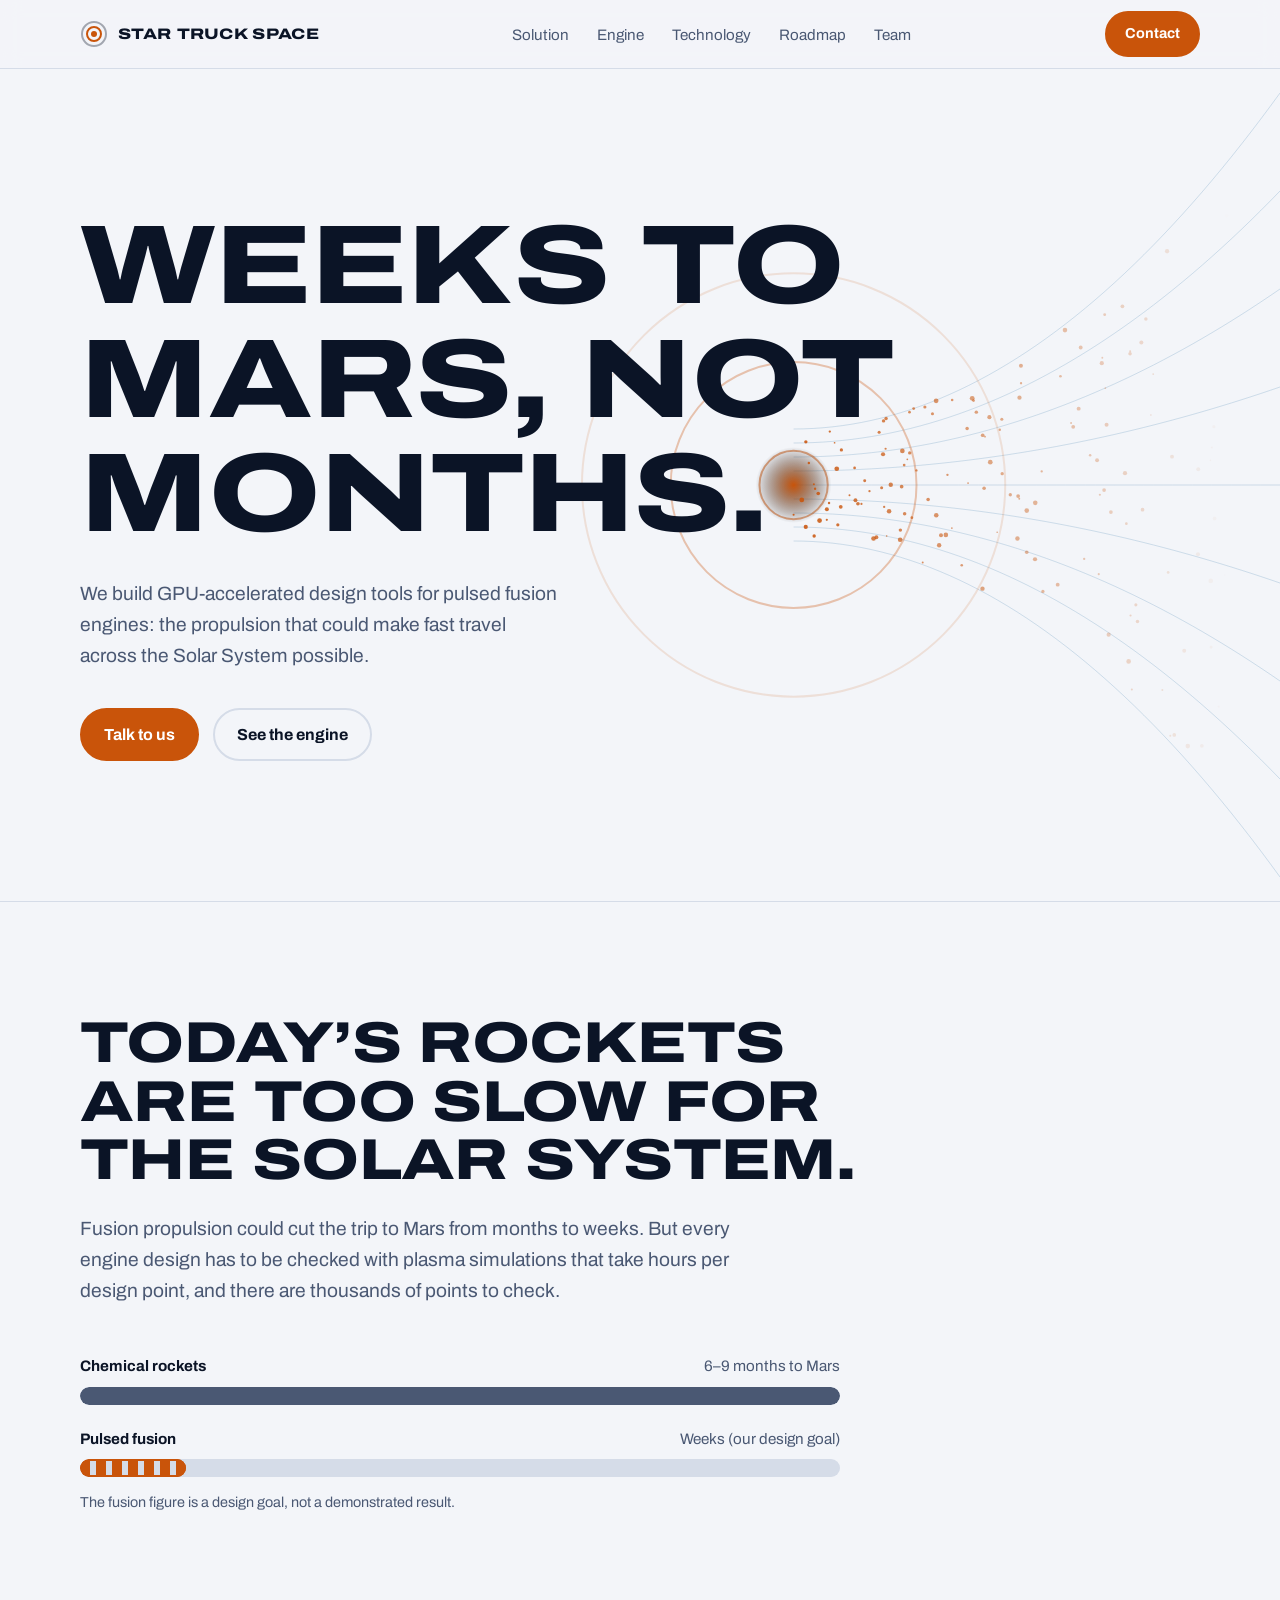
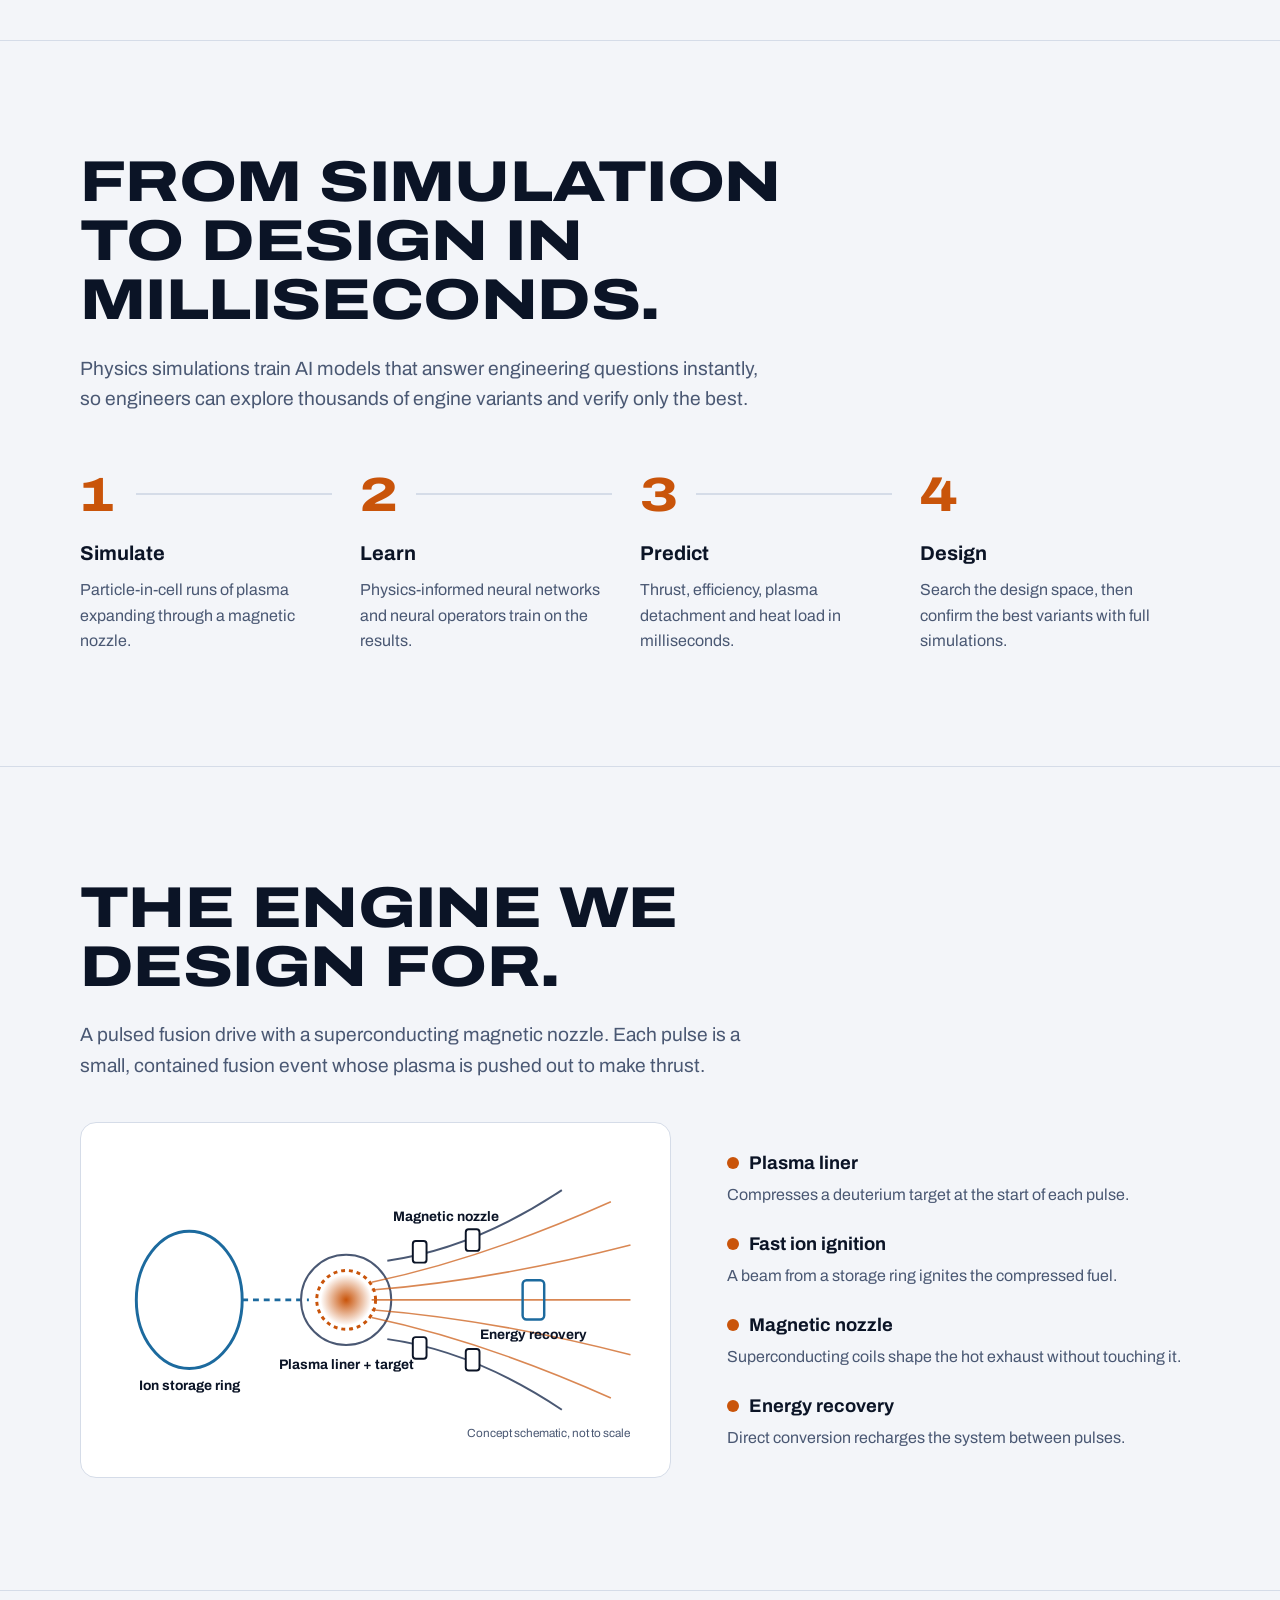
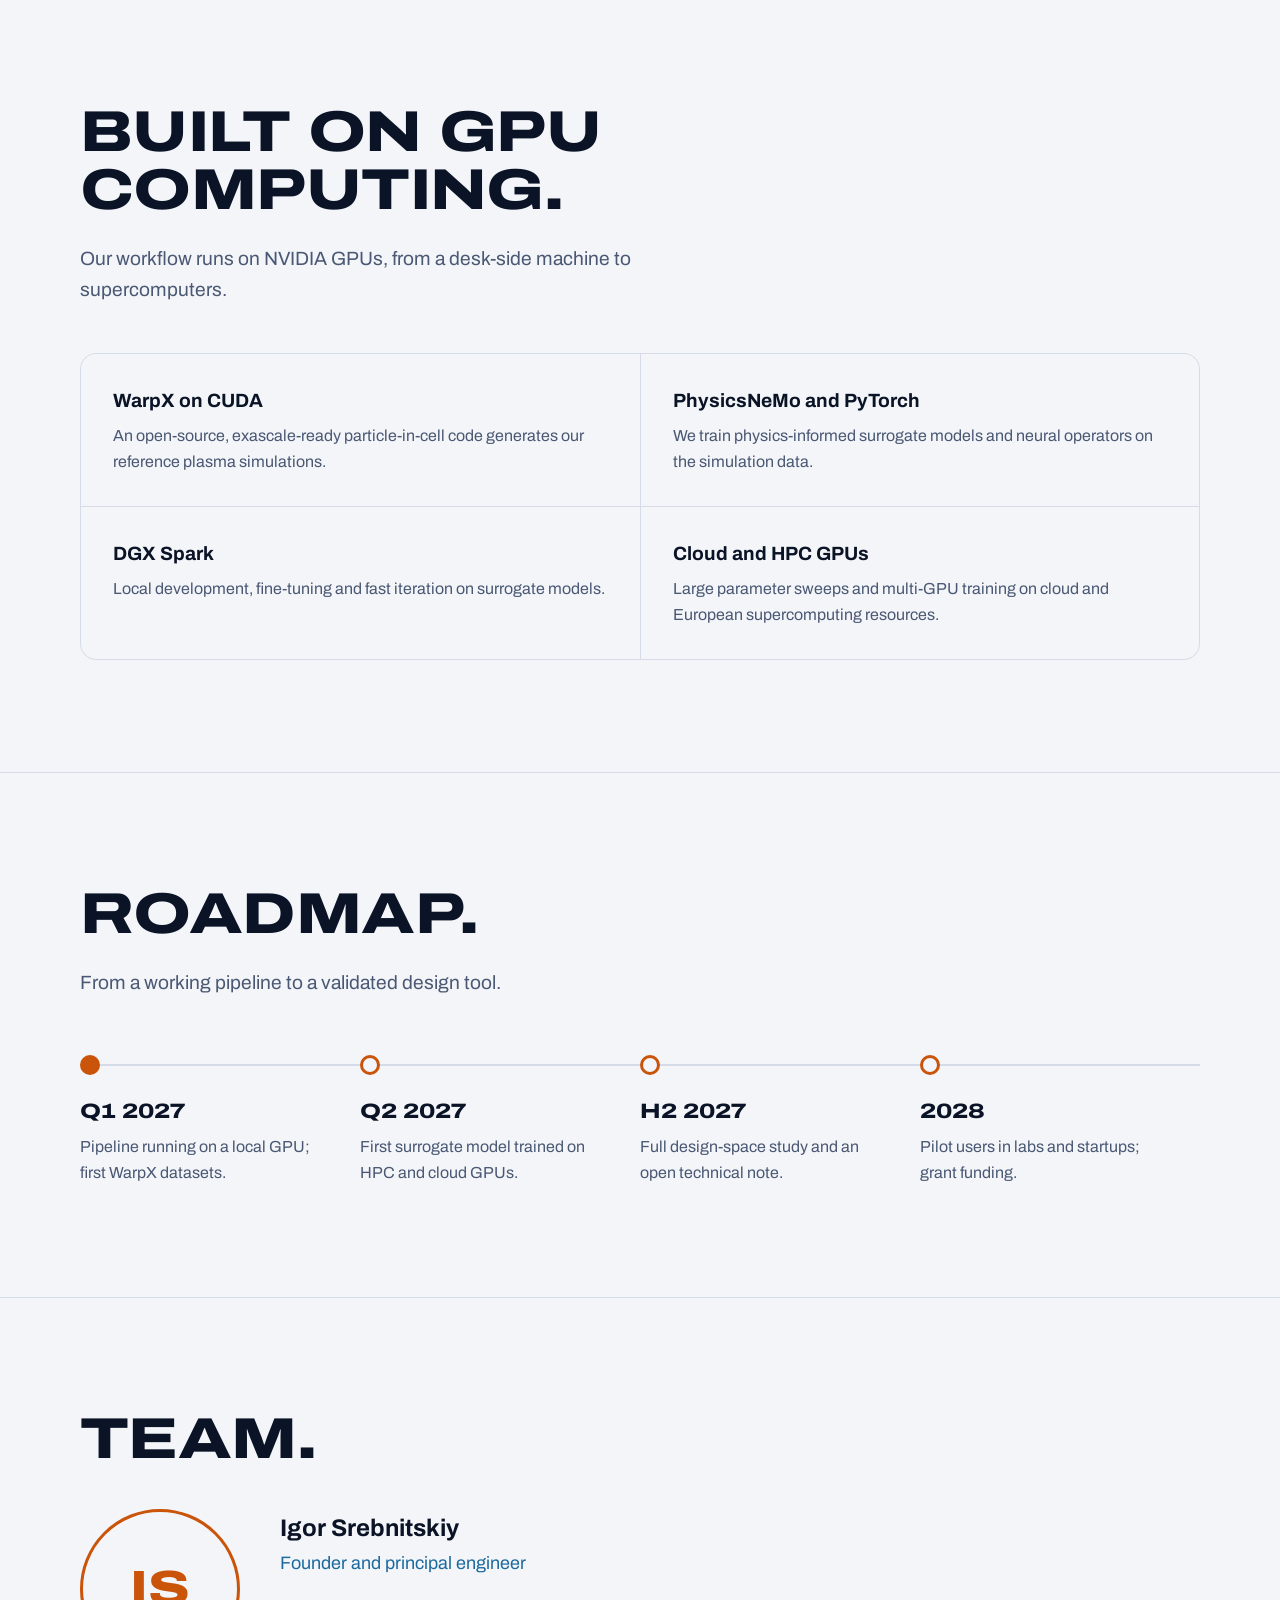
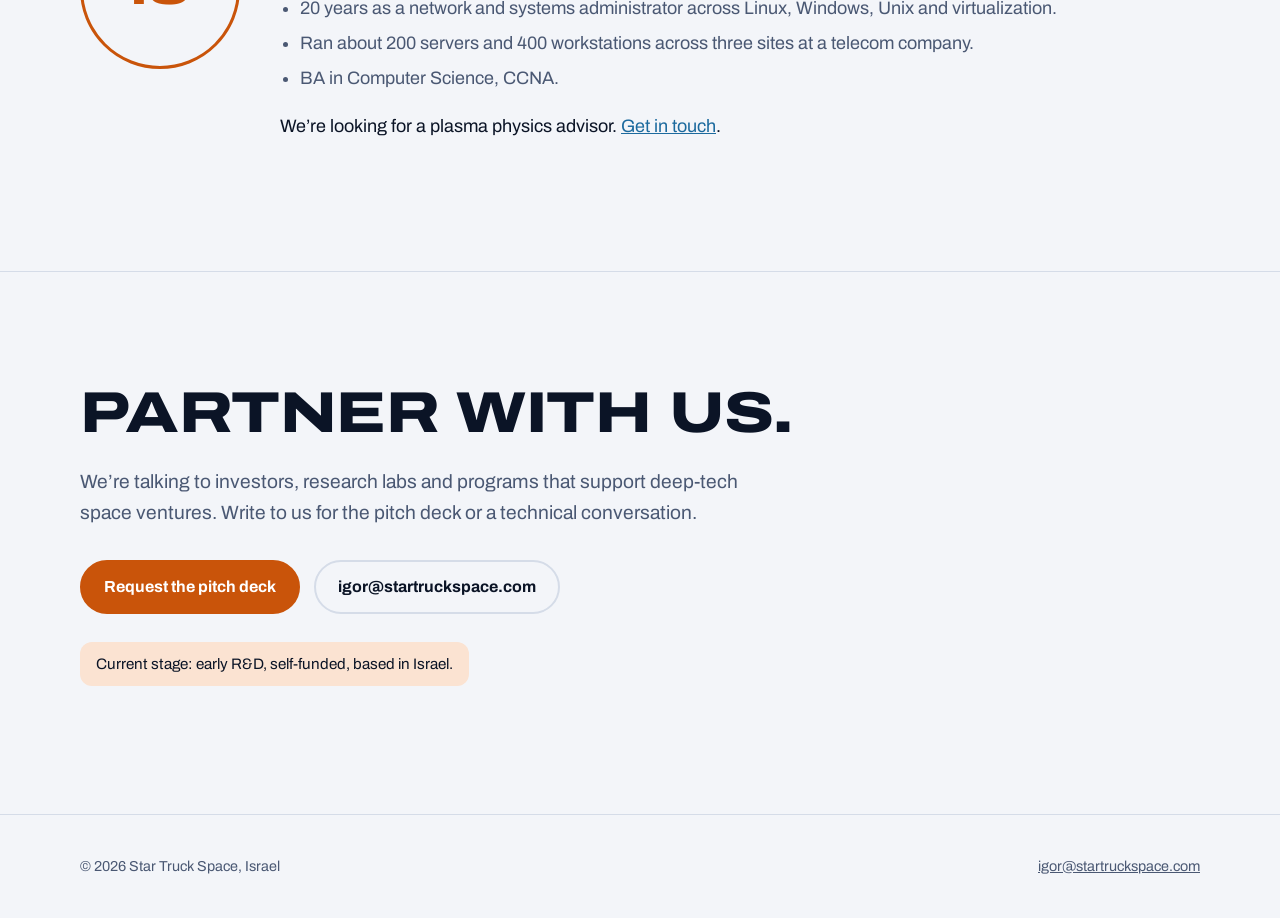
==== index.html @ afdd087e "Add initial HTML structure for Star Truck Space" ====
<!doctype html>
<html lang="en">
<head>
<meta charset="utf-8">
<meta name="viewport" content="width=device-width, initial-scale=1, viewport-fit=cover">
<title>Star Truck Space | Design tools for pulsed fusion propulsion</title>
<meta name="description" content="Star Truck Space builds GPU-accelerated simulation and AI design tools for pulsed fusion space propulsion. Based in Israel.">
<meta property="og:title" content="Star Truck Space">
<meta property="og:description" content="GPU-accelerated design tools for pulsed fusion propulsion.">
<link rel="preconnect" href="https://fonts.googleapis.com">
<link rel="preconnect" href="https://fonts.gstatic.com" crossorigin>
<link href="https://fonts.googleapis.com/css2?family=Archivo:wdth,wght@62..125,400..800&display=swap" rel="stylesheet">
<style>
:root{
  --bg:#F3F5F9; --surface:#FFFFFF; --ink:#0B1426; --muted:#4A5873; --line:#D5DCE8;
  --plasma:#C9540A; --plasma-soft:#FBE3D2; --data:#1C6A9E; --glow:#C9540A;
  color-scheme:light;
  box-sizing:border-box;
  padding-top:env(safe-area-inset-top,0px);
  padding-bottom:env(safe-area-inset-bottom,0px);
}
@media (prefers-color-scheme:dark){
  :root:not([data-theme="light"]){
    --bg:#0B1426; --surface:#15223D; --ink:#FFFFFF; --muted:#A9B6CC; --line:#24345A;
    --plasma:#FF7A1A; --plasma-soft:#3A2414; --data:#7FD1FF; --glow:#FF9A4D;
    color-scheme:dark;
  }
}
:root[data-theme="dark"]{
  --bg:#0B1426; --surface:#15223D; --ink:#FFFFFF; --muted:#A9B6CC; --line:#24345A;
  --plasma:#FF7A1A; --plasma-soft:#3A2414; --data:#7FD1FF; --glow:#FF9A4D;
  color-scheme:dark;
}
*,*::before,*::after{box-sizing:border-box}
html{scroll-behavior:smooth;scroll-padding-top:calc(72px + env(safe-area-inset-top,0px))}
body{margin:0;background:var(--bg);color:var(--ink);font-family:"Archivo",system-ui,-apple-system,"Segoe UI",Arial,sans-serif;font-stretch:100%;font-size:18px;line-height:1.6;-webkit-font-smoothing:antialiased}
body::before{content:"";position:fixed;inset:0 0 auto;height:env(safe-area-inset-top,0px);z-index:10;background:var(--bg)}
img,svg,canvas{max-width:100%;display:block}
a{color:var(--data)}
a:focus-visible,button:focus-visible{outline:3px solid var(--plasma);outline-offset:3px;border-radius:4px}
.wrap{width:min(1120px,100% - 48px);margin-inline:auto}
.display{font-stretch:125%;font-weight:800;letter-spacing:-0.01em;line-height:1.02;text-transform:uppercase}
h2.display{font-size:clamp(2rem,5vw,3.6rem);margin:0 0 24px;max-width:18ch}
p{max-width:62ch}
.lead{font-size:1.2rem;color:var(--muted)}

/* header */
header{position:sticky;top:env(safe-area-inset-top,0px);z-index:20;background:color-mix(in srgb,var(--bg) 82%,transparent);backdrop-filter:blur(10px);-webkit-backdrop-filter:blur(10px);border-bottom:1px solid var(--line)}
header .wrap{display:flex;align-items:center;justify-content:space-between;height:68px;gap:16px}
.logo{display:flex;align-items:center;gap:10px;text-decoration:none;color:var(--ink);font-weight:800;font-stretch:125%;text-transform:uppercase;font-size:.95rem;letter-spacing:.02em;white-space:nowrap}
.logo svg{width:28px;height:28px}
nav ul{display:flex;gap:28px;list-style:none;margin:0;padding:0}
nav a{color:var(--muted);text-decoration:none;font-size:.95rem}
nav a:hover{color:var(--ink)}
.btn{display:inline-block;padding:12px 22px;border-radius:999px;font-weight:700;text-decoration:none;font-size:1rem;border:2px solid var(--plasma);transition:background .2s,color .2s}
.btn-primary{background:var(--plasma);color:#fff}
.btn-primary:hover{background:transparent;color:var(--plasma)}
.btn-ghost{color:var(--ink);border-color:var(--line)}
.btn-ghost:hover{border-color:var(--ink)}
header .btn{padding:9px 18px;font-size:.9rem}
@media (max-width:860px){nav{display:none}}

/* hero */
.hero{position:relative;min-height:calc(100vh - 68px);min-height:calc(100svh - 68px);display:flex;align-items:center;overflow:hidden}
#plasma{position:absolute;inset:0;width:100%;height:100%}
.hero .wrap{position:relative;padding:72px 0}
.hero h1{font-size:clamp(2.8rem,9vw,7rem);margin:0 0 28px;max-width:11ch}
.hero .lead{max-width:44ch;margin:0 0 36px}
.hero .actions{display:flex;gap:14px;flex-wrap:wrap}

section{padding:112px 0;border-top:1px solid var(--line)}

/* problem */
.compare{margin-top:48px;display:grid;gap:22px;max-width:760px}
.row-label{display:flex;justify-content:space-between;font-size:.95rem;color:var(--muted);margin-bottom:8px}
.row-label strong{color:var(--ink)}
.bar{height:18px;border-radius:9px;background:var(--line);position:relative;overflow:hidden}
.bar span{position:absolute;inset:0 auto 0 0;border-radius:9px}
.bar .chem{width:100%;background:var(--muted)}
.bar .fusion{width:14%;background:repeating-linear-gradient(90deg,var(--plasma) 0 10px,transparent 10px 16px);outline:2px solid var(--plasma);outline-offset:-2px}
.note{font-size:.9rem;color:var(--muted);margin-top:14px}

/* steps */
.steps{list-style:none;margin:56px 0 0;padding:0;display:grid;grid-template-columns:repeat(4,1fr);gap:0;counter-reset:s}
.steps li{padding:0 28px 0 0;position:relative}
.steps li::before{counter-increment:s;content:counter(s);display:block;font-stretch:125%;font-weight:800;font-size:3rem;color:var(--plasma);line-height:1;margin-bottom:18px}
.steps li::after{content:"";position:absolute;top:22px;left:56px;right:28px;height:2px;background:var(--line)}
.steps li:last-child::after{display:none}
.steps h3{margin:0 0 8px;font-size:1.25rem}
.steps p{margin:0;color:var(--muted);font-size:1rem}
@media (max-width:860px){.steps{grid-template-columns:1fr 1fr;row-gap:40px}.steps li::after{display:none}}
@media (max-width:520px){.steps{grid-template-columns:1fr}}

/* engine */
.engine{display:grid;grid-template-columns:1.25fr 1fr;gap:56px;align-items:center;margin-top:40px}
.engine-fig{background:var(--surface);border:1px solid var(--line);border-radius:16px;padding:20px}
.parts{list-style:none;margin:0;padding:0;display:grid;gap:22px}
.parts li{border-left:0;padding:0}
.parts h3{margin:0 0 4px;font-size:1.15rem;display:flex;align-items:center;gap:10px}
.parts h3 i{width:12px;height:12px;border-radius:50%;background:var(--plasma);display:inline-block;flex:none}
.parts p{margin:0;color:var(--muted);font-size:1rem}
@media (max-width:860px){.engine{grid-template-columns:1fr}}

/* tech */
.tech{display:grid;grid-template-columns:repeat(2,1fr);gap:1px;background:var(--line);border:1px solid var(--line);border-radius:16px;overflow:hidden;margin-top:48px}
.tech div{background:var(--bg);padding:32px}
.tech h3{margin:0 0 6px;font-size:1.2rem}
.tech p{margin:0;color:var(--muted);font-size:1rem}
@media (max-width:640px){.tech{grid-template-columns:1fr}}

/* roadmap */
.road{list-style:none;margin:56px 0 0;padding:0;display:grid;grid-template-columns:repeat(4,1fr);position:relative}
.road::before{content:"";position:absolute;left:0;right:0;top:9px;height:2px;background:var(--line)}
.road li{position:relative;padding:40px 24px 0 0}
.road li::before{content:"";position:absolute;top:0;left:0;width:20px;height:20px;border-radius:50%;background:var(--bg);border:3px solid var(--plasma)}
.road li:first-child::before{background:var(--plasma)}
.road time{font-stretch:125%;font-weight:800;font-size:1.3rem;display:block;margin-bottom:6px}
.road p{margin:0;color:var(--muted);font-size:1rem}
@media (max-width:860px){.road{grid-template-columns:1fr;gap:28px}.road::before{left:9px;right:auto;top:0;bottom:0;width:2px;height:auto}.road li{padding:0 0 0 44px}}

/* team */
.team{display:grid;grid-template-columns:160px 1fr;gap:40px;align-items:start;margin-top:40px}
.mono{width:160px;height:160px;border-radius:50%;border:3px solid var(--plasma);display:grid;place-items:center;font-stretch:125%;font-weight:800;font-size:3rem;color:var(--plasma)}
.team h3{margin:0;font-size:1.5rem}
.team .role{color:var(--data);margin:2px 0 16px}
.team ul{margin:0 0 20px;padding-left:20px;color:var(--muted)}
.team li{margin-bottom:6px}
@media (max-width:640px){.team{grid-template-columns:1fr}.mono{width:120px;height:120px;font-size:2.2rem}}

/* cta */
.cta{text-align:left}
.cta .actions{display:flex;gap:14px;flex-wrap:wrap;margin-top:32px}
.stage{display:inline-block;margin-top:28px;padding:10px 16px;border-radius:12px;background:var(--plasma-soft);font-size:.95rem}

footer{border-top:1px solid var(--line);padding:40px 0;color:var(--muted);font-size:.9rem}
footer .wrap{display:flex;justify-content:space-between;flex-wrap:wrap;gap:16px}
footer a{color:var(--muted)}

@media (prefers-reduced-motion:reduce){html{scroll-behavior:auto}.btn{transition:none}}
</style>
</head>
<body>
<header>
  <div class="wrap">
    <a class="logo" href="#top" aria-label="Star Truck Space, home">
      <svg viewBox="0 0 28 28" aria-hidden="true"><circle cx="14" cy="14" r="12" fill="none" stroke="currentColor" stroke-opacity=".35" stroke-width="2"/><circle cx="14" cy="14" r="7" fill="none" stroke="var(--plasma)" stroke-width="2"/><circle cx="14" cy="14" r="3" fill="var(--plasma)"/></svg>
      Star Truck Space
    </a>
    <nav aria-label="Main">
      <ul>
        <li><a href="#solution">Solution</a></li>
        <li><a href="#engine">Engine</a></li>
        <li><a href="#technology">Technology</a></li>
        <li><a href="#roadmap">Roadmap</a></li>
        <li><a href="#team">Team</a></li>
      </ul>
    </nav>
    <a class="btn btn-primary" href="#contact">Contact</a>
  </div>
</header>

<main id="top">
  <div class="hero">
    <canvas id="plasma" aria-hidden="true"></canvas>
    <div class="wrap">
      <h1 class="display">Weeks to Mars, not months.</h1>
      <p class="lead">We build GPU-accelerated design tools for pulsed fusion engines: the propulsion that could make fast travel across the Solar System possible.</p>
      <div class="actions">
        <a class="btn btn-primary" href="#contact">Talk to us</a>
        <a class="btn btn-ghost" href="#engine">See the engine</a>
      </div>
    </div>
  </div>

  <section id="problem">
    <div class="wrap">
      <h2 class="display">Today’s rockets are too slow for the Solar System.</h2>
      <p class="lead">Fusion propulsion could cut the trip to Mars from months to weeks. But every engine design has to be checked with plasma simulations that take hours per design point, and there are thousands of points to check.</p>
      <div class="compare" role="img" aria-label="Chemical rockets take six to nine months to reach Mars; pulsed fusion aims for weeks.">
        <div>
          <div class="row-label"><strong>Chemical rockets</strong><span>6–9 months to Mars</span></div>
          <div class="bar"><span class="chem"></span></div>
        </div>
        <div>
          <div class="row-label"><strong>Pulsed fusion</strong><span>Weeks (our design goal)</span></div>
          <div class="bar"><span class="fusion"></span></div>
        </div>
      </div>
      <p class="note">The fusion figure is a design goal, not a demonstrated result.</p>
    </div>
  </section>

  <section id="solution">
    <div class="wrap">
      <h2 class="display">From simulation to design in milliseconds.</h2>
      <p class="lead">Physics simulations train AI models that answer engineering questions instantly, so engineers can explore thousands of engine variants and verify only the best.</p>
      <ol class="steps">
        <li><h3>Simulate</h3><p>Particle-in-cell runs of plasma expanding through a magnetic nozzle.</p></li>
        <li><h3>Learn</h3><p>Physics-informed neural networks and neural operators train on the results.</p></li>
        <li><h3>Predict</h3><p>Thrust, efficiency, plasma detachment and heat load in milliseconds.</p></li>
        <li><h3>Design</h3><p>Search the design space, then confirm the best variants with full simulations.</p></li>
      </ol>
    </div>
  </section>

  <section id="engine">
    <div class="wrap">
      <h2 class="display">The engine we design for.</h2>
      <p class="lead">A pulsed fusion drive with a superconducting magnetic nozzle. Each pulse is a small, contained fusion event whose plasma is pushed out to make thrust.</p>
      <div class="engine">
        <figure class="engine-fig" style="margin:0">
          <svg viewBox="0 0 560 320" role="img" aria-label="Schematic: ion beam from a storage ring ignites a compressed target; a magnetic nozzle shapes the exhaust; energy recovery coils recharge the system.">
            <defs>
              <radialGradient id="core" cx="50%" cy="50%" r="50%"><stop offset="0" stop-color="var(--glow)" stop-opacity="1"/><stop offset="1" stop-color="var(--glow)" stop-opacity="0"/></radialGradient>
            </defs>
            <!-- storage ring -->
            <ellipse cx="90" cy="160" rx="54" ry="70" fill="none" stroke="var(--data)" stroke-width="3"/>
            <path d="M144 160 H212" stroke="var(--data)" stroke-width="3" stroke-dasharray="6 5"/>
            <!-- chamber + liner -->
            <circle cx="250" cy="160" r="46" fill="none" stroke="var(--muted)" stroke-width="2"/>
            <circle cx="250" cy="160" r="30" fill="none" stroke="var(--plasma)" stroke-width="3" stroke-dasharray="4 4"/>
            <circle cx="250" cy="160" r="26" fill="url(#core)"/>
            <!-- nozzle coils -->
            <path d="M292 120 Q380 108 470 48" fill="none" stroke="var(--muted)" stroke-width="2"/>
            <path d="M292 200 Q380 212 470 272" fill="none" stroke="var(--muted)" stroke-width="2"/>
            <g fill="var(--surface)" stroke="var(--ink)" stroke-width="2">
              <rect x="318" y="100" width="14" height="22" rx="3"/><rect x="318" y="198" width="14" height="22" rx="3"/>
              <rect x="372" y="88" width="14" height="22" rx="3"/><rect x="372" y="210" width="14" height="22" rx="3"/>
            </g>
            <!-- field lines / exhaust -->
            <g fill="none" stroke="var(--plasma)" stroke-width="1.6" stroke-opacity=".7">
              <path d="M276 160 H540"/><path d="M276 150 Q400 140 540 104"/><path d="M276 170 Q400 180 540 216"/>
              <path d="M276 142 Q390 118 520 60"/><path d="M276 178 Q390 202 520 260"/>
            </g>
            <!-- recovery coil -->
            <rect x="430" y="140" width="22" height="40" rx="4" fill="none" stroke="var(--data)" stroke-width="2.5"/>
            <!-- labels -->
            <g font-family="Archivo, Arial, sans-serif" font-size="14" font-weight="700" fill="var(--ink)">
              <text x="90" y="252" text-anchor="middle">Ion storage ring</text>
              <text x="250" y="230" text-anchor="middle">Plasma liner + target</text>
              <text x="352" y="80" text-anchor="middle">Magnetic nozzle</text>
              <text x="441" y="200" text-anchor="middle">Energy recovery</text>
            </g>
            <text x="540" y="300" text-anchor="end" font-family="Archivo, Arial, sans-serif" font-size="12" fill="var(--muted)">Concept schematic, not to scale</text>
          </svg>
        </figure>
        <ul class="parts">
          <li><h3><i></i>Plasma liner</h3><p>Compresses a deuterium target at the start of each pulse.</p></li>
          <li><h3><i></i>Fast ion ignition</h3><p>A beam from a storage ring ignites the compressed fuel.</p></li>
          <li><h3><i></i>Magnetic nozzle</h3><p>Superconducting coils shape the hot exhaust without touching it.</p></li>
          <li><h3><i></i>Energy recovery</h3><p>Direct conversion recharges the system between pulses.</p></li>
        </ul>
      </div>
    </div>
  </section>

  <section id="technology">
    <div class="wrap">
      <h2 class="display">Built on GPU computing.</h2>
      <p class="lead">Our workflow runs on NVIDIA GPUs, from a desk-side machine to supercomputers.</p>
      <div class="tech">
        <div><h3>WarpX on CUDA</h3><p>An open-source, exascale-ready particle-in-cell code generates our reference plasma simulations.</p></div>
        <div><h3>PhysicsNeMo and PyTorch</h3><p>We train physics-informed surrogate models and neural operators on the simulation data.</p></div>
        <div><h3>DGX Spark</h3><p>Local development, fine-tuning and fast iteration on surrogate models.</p></div>
        <div><h3>Cloud and HPC GPUs</h3><p>Large parameter sweeps and multi-GPU training on cloud and European supercomputing resources.</p></div>
      </div>
    </div>
  </section>

  <section id="roadmap">
    <div class="wrap">
      <h2 class="display">Roadmap.</h2>
      <p class="lead">From a working pipeline to a validated design tool.</p>
      <ol class="road">
        <li><time>Q1 2027</time><p>Pipeline running on a local GPU; first WarpX datasets.</p></li>
        <li><time>Q2 2027</time><p>First surrogate model trained on HPC and cloud GPUs.</p></li>
        <li><time>H2 2027</time><p>Full design-space study and an open technical note.</p></li>
        <li><time>2028</time><p>Pilot users in labs and startups; grant funding.</p></li>
      </ol>
    </div>
  </section>

  <section id="team">
    <div class="wrap">
      <h2 class="display">Team.</h2>
      <div class="team">
        <div class="mono" aria-hidden="true">IS</div>
        <div>
          <h3>Igor Srebnitskiy</h3>
          <p class="role">Founder and principal engineer</p>
          <ul>
            <li>20 years as a network and systems administrator across Linux, Windows, Unix and virtualization.</li>
            <li>Ran about 200 servers and 400 workstations across three sites at a telecom company.</li>
            <li>BA in Computer Science, CCNA.</li>
          </ul>
          <p>We’re looking for a plasma physics advisor. <a href="mailto:igor@startruckspace.com?subject=Plasma%20physics%20advisor">Get in touch</a>.</p>
        </div>
      </div>
    </div>
  </section>

  <section id="contact" class="cta">
    <div class="wrap">
      <h2 class="display">Partner with us.</h2>
      <p class="lead">We’re talking to investors, research labs and programs that support deep-tech space ventures. Write to us for the pitch deck or a technical conversation.</p>
      <div class="actions">
        <a class="btn btn-primary" href="mailto:igor@startruckspace.com?subject=Pitch%20deck%20request">Request the pitch deck</a>
        <a class="btn btn-ghost" href="mailto:igor@startruckspace.com">igor@startruckspace.com</a>
      </div>
      <p class="stage">Current stage: early R&amp;D, self-funded, based in Israel.</p>
    </div>
  </section>
</main>

<footer>
  <div class="wrap">
    <span>© 2026 Star Truck Space, Israel</span>
    <span><a href="mailto:igor@startruckspace.com">igor@startruckspace.com</a></span>
  </div>
</footer>

<script>
(function(){
  const cv=document.getElementById('plasma'); if(!cv) return;
  const ctx=cv.getContext('2d');
  const reduce=window.matchMedia('(prefers-reduced-motion: reduce)');
  let w=0,h=0,dpr=1,parts=[],t=0,raf=0;
  const css=n=>getComputedStyle(document.documentElement).getPropertyValue(n).trim();
  function size(){
    dpr=Math.min(window.devicePixelRatio||1,2);
    w=cv.clientWidth; h=cv.clientHeight;
    cv.width=w*dpr; cv.height=h*dpr; ctx.setTransform(dpr,0,0,dpr,0,0);
    const n=Math.round(Math.min(160,w/7));
    parts=Array.from({length:n},()=>spawn(true));
  }
  function origin(){ return {x: w>760 ? w*0.62 : w*0.5, y: w>760 ? h*0.5 : h*0.9}; }
  function spawn(any){
    return {s: any?Math.random():0, k:(Math.random()*2-1), v:0.0015+Math.random()*0.003, r:0.8+Math.random()*1.6};
  }
  function draw(){
    const o=origin(), plasma=css('--plasma'), glow=css('--glow'), data=css('--data');
    ctx.clearRect(0,0,w,h);
    const L=Math.max(w-o.x, w*0.35);
    // field lines
    ctx.lineWidth=1; ctx.strokeStyle=data; ctx.globalAlpha=0.18;
    for(let i=-4;i<=4;i++){ ctx.beginPath(); for(let s=0;s<=1.001;s+=0.02){ const x=o.x+s*L, y=o.y+i*14*(1+6*s*s); s===0?ctx.moveTo(x,y):ctx.lineTo(x,y);} ctx.stroke(); }
    // pulse rings
    ctx.strokeStyle=plasma;
    for(let j=0;j<3;j++){ const p=((t*0.004)+j/3)%1; ctx.globalAlpha=(1-p)*0.55; ctx.lineWidth=2; ctx.beginPath(); ctx.arc(o.x,o.y,10+p*Math.min(w,h)*0.32,0,Math.PI*2); ctx.stroke(); }
    // core
    ctx.globalAlpha=1; const g=ctx.createRadialGradient(o.x,o.y,0,o.x,o.y,38); g.addColorStop(0,glow); g.addColorStop(1,'rgba(0,0,0,0)'); ctx.fillStyle=g; ctx.beginPath(); ctx.arc(o.x,o.y,38,0,Math.PI*2); ctx.fill();
    // particles along field lines
    ctx.fillStyle=plasma;
    for(const p of parts){ const x=o.x+p.s*L, y=o.y+p.k*56*(1+6*p.s*p.s); ctx.globalAlpha=Math.max(0,0.9-p.s); ctx.beginPath(); ctx.arc(x,y,p.r,0,Math.PI*2); ctx.fill(); }
    ctx.globalAlpha=1;
  }
  function step(){ t++; for(const p of parts){ p.s+=p.v; if(p.s>1){ Object.assign(p,spawn(false)); } } draw(); raf=requestAnimationFrame(step); }
  function start(){ cancelAnimationFrame(raf); size(); if(reduce.matches){ draw(); } else { step(); } }
  window.addEventListener('resize',start);
  if(reduce.addEventListener) reduce.addEventListener('change',start);
  const mq=window.matchMedia('(prefers-color-scheme: dark)'); if(mq.addEventListener) mq.addEventListener('change',draw);
  start();
})();
</script>
</body>
</html>
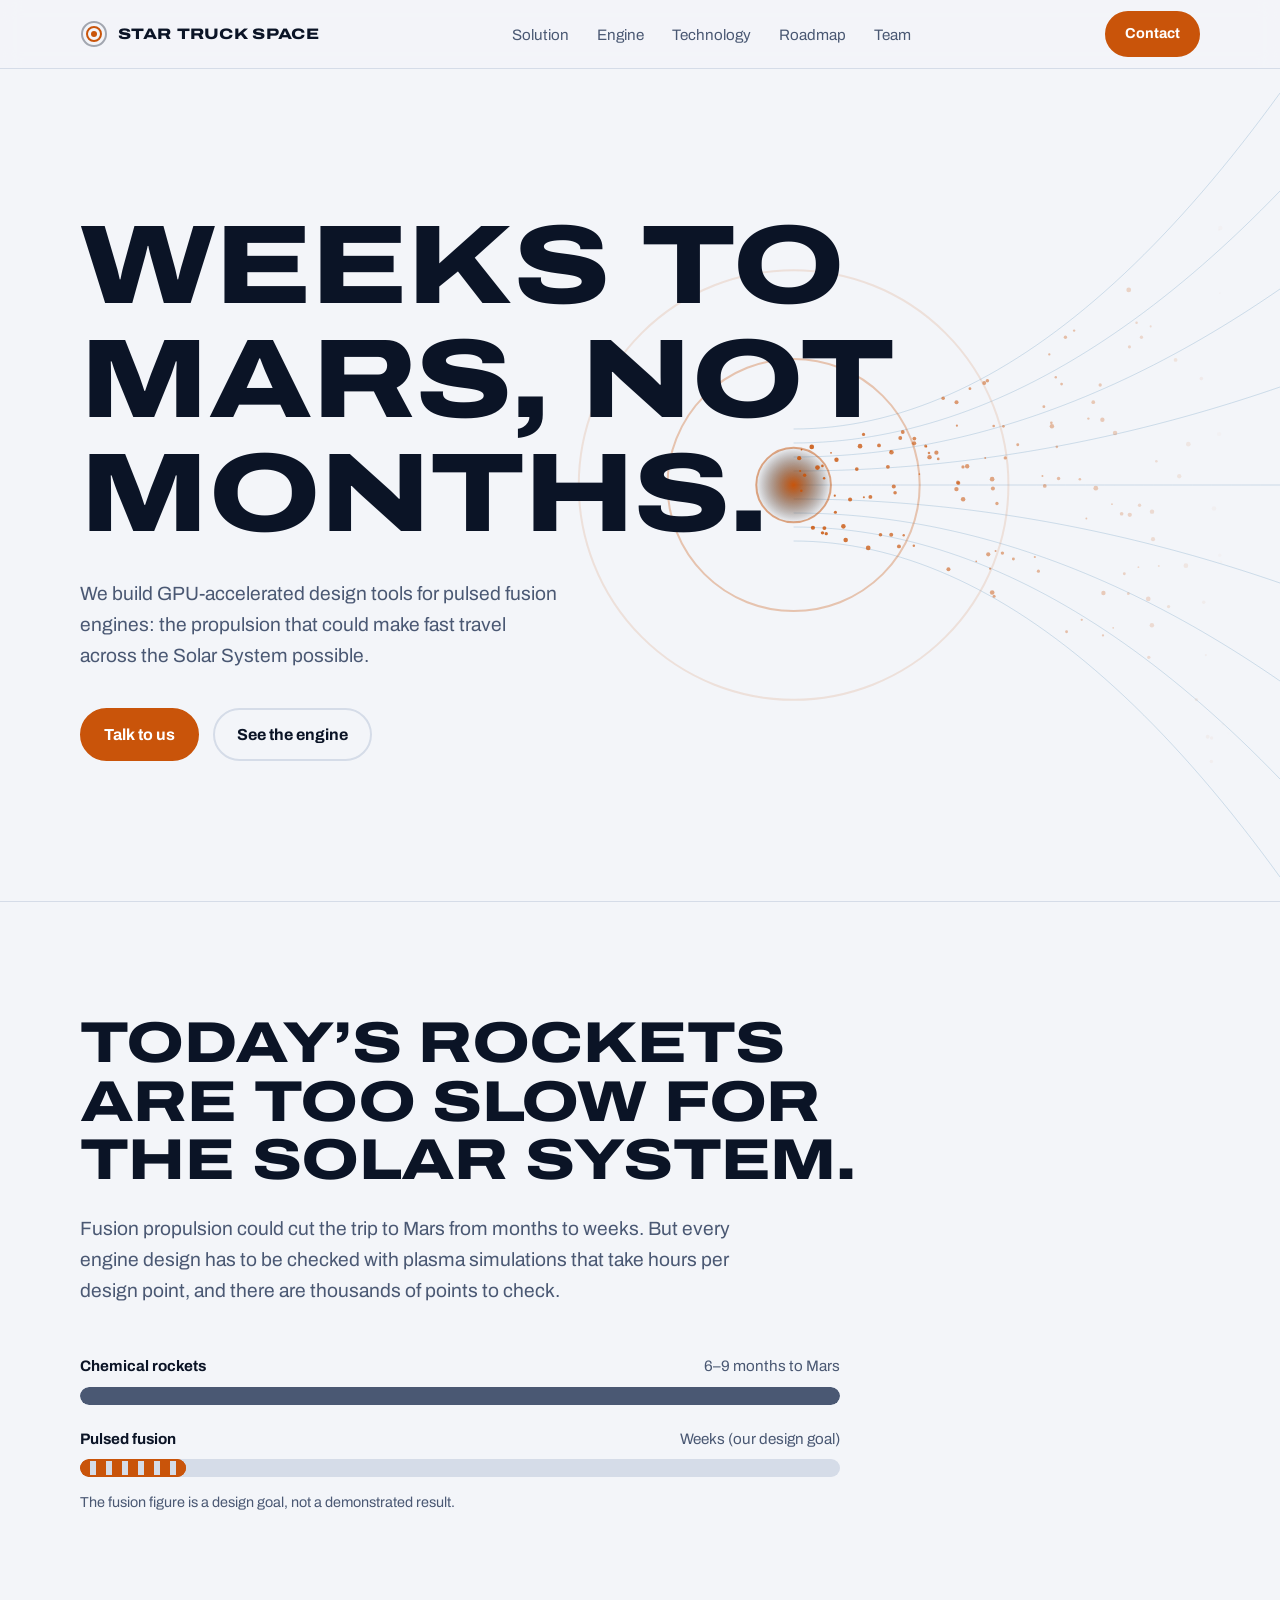
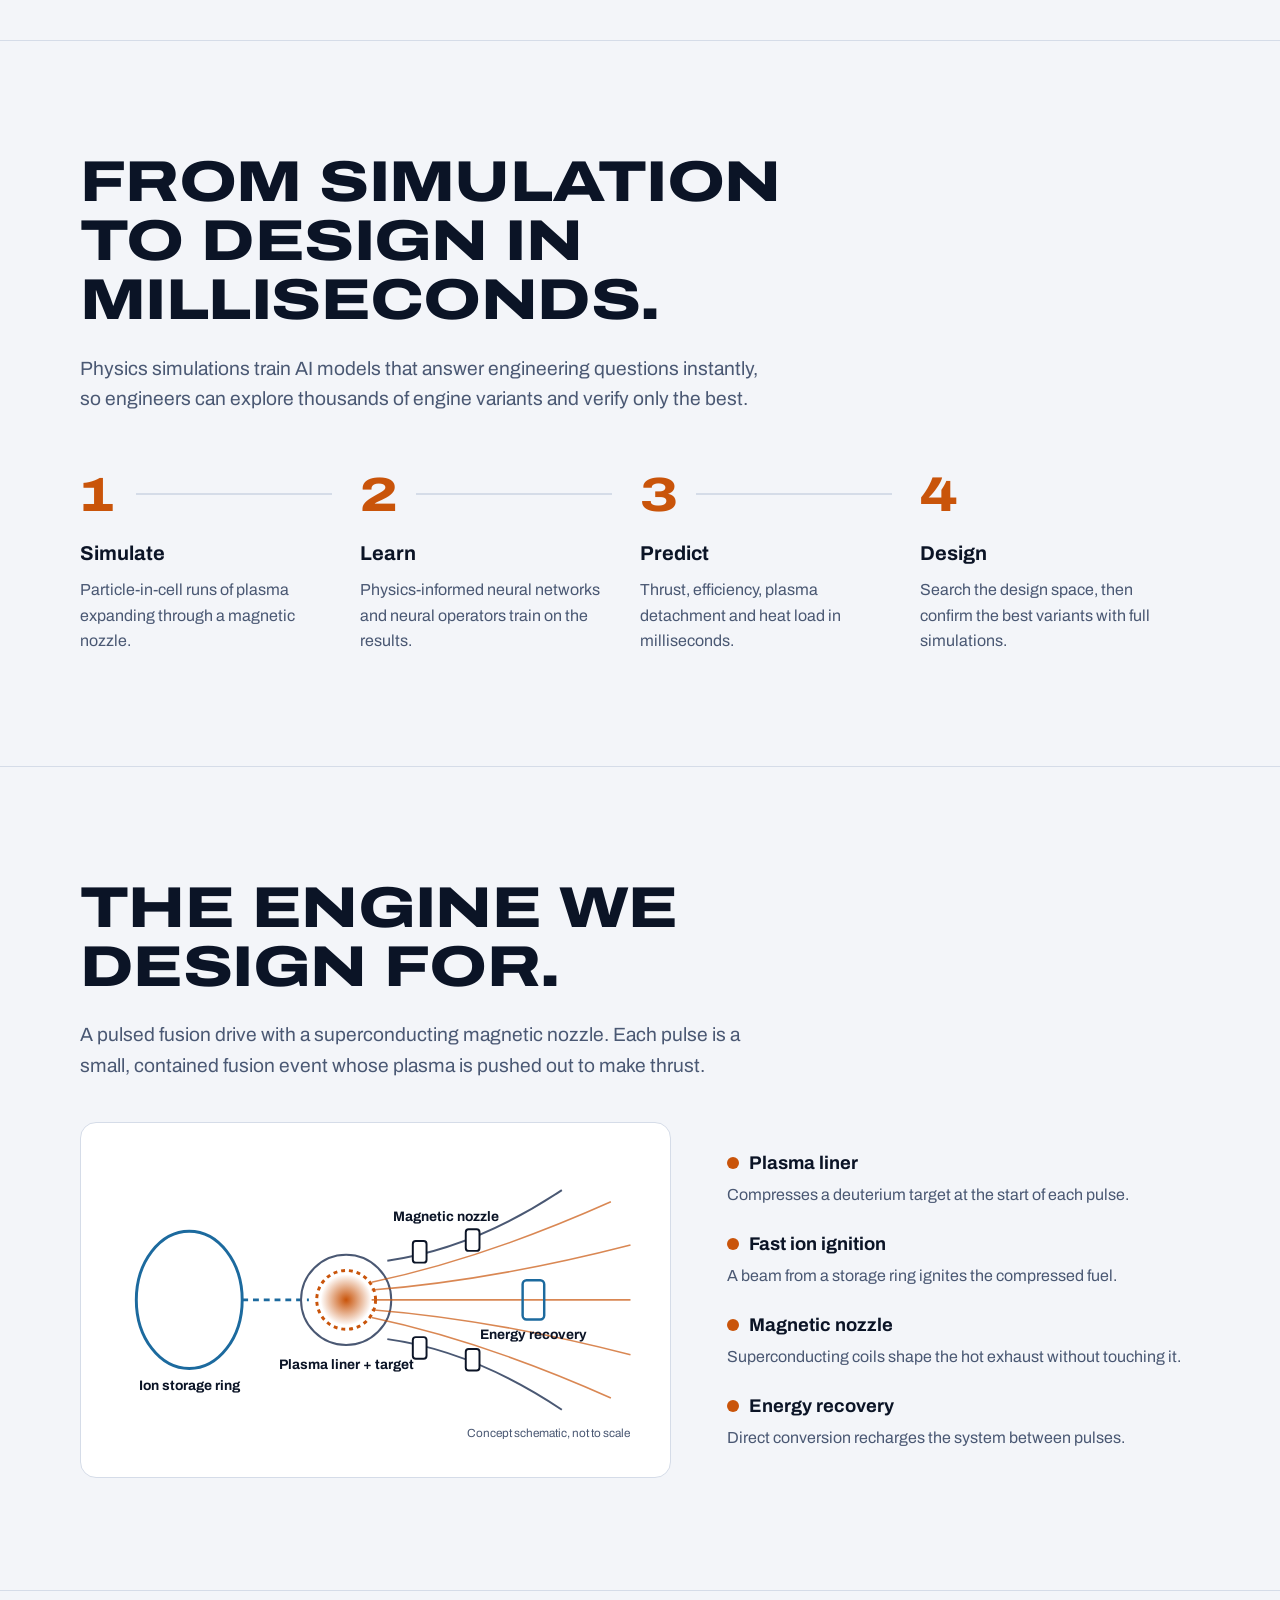
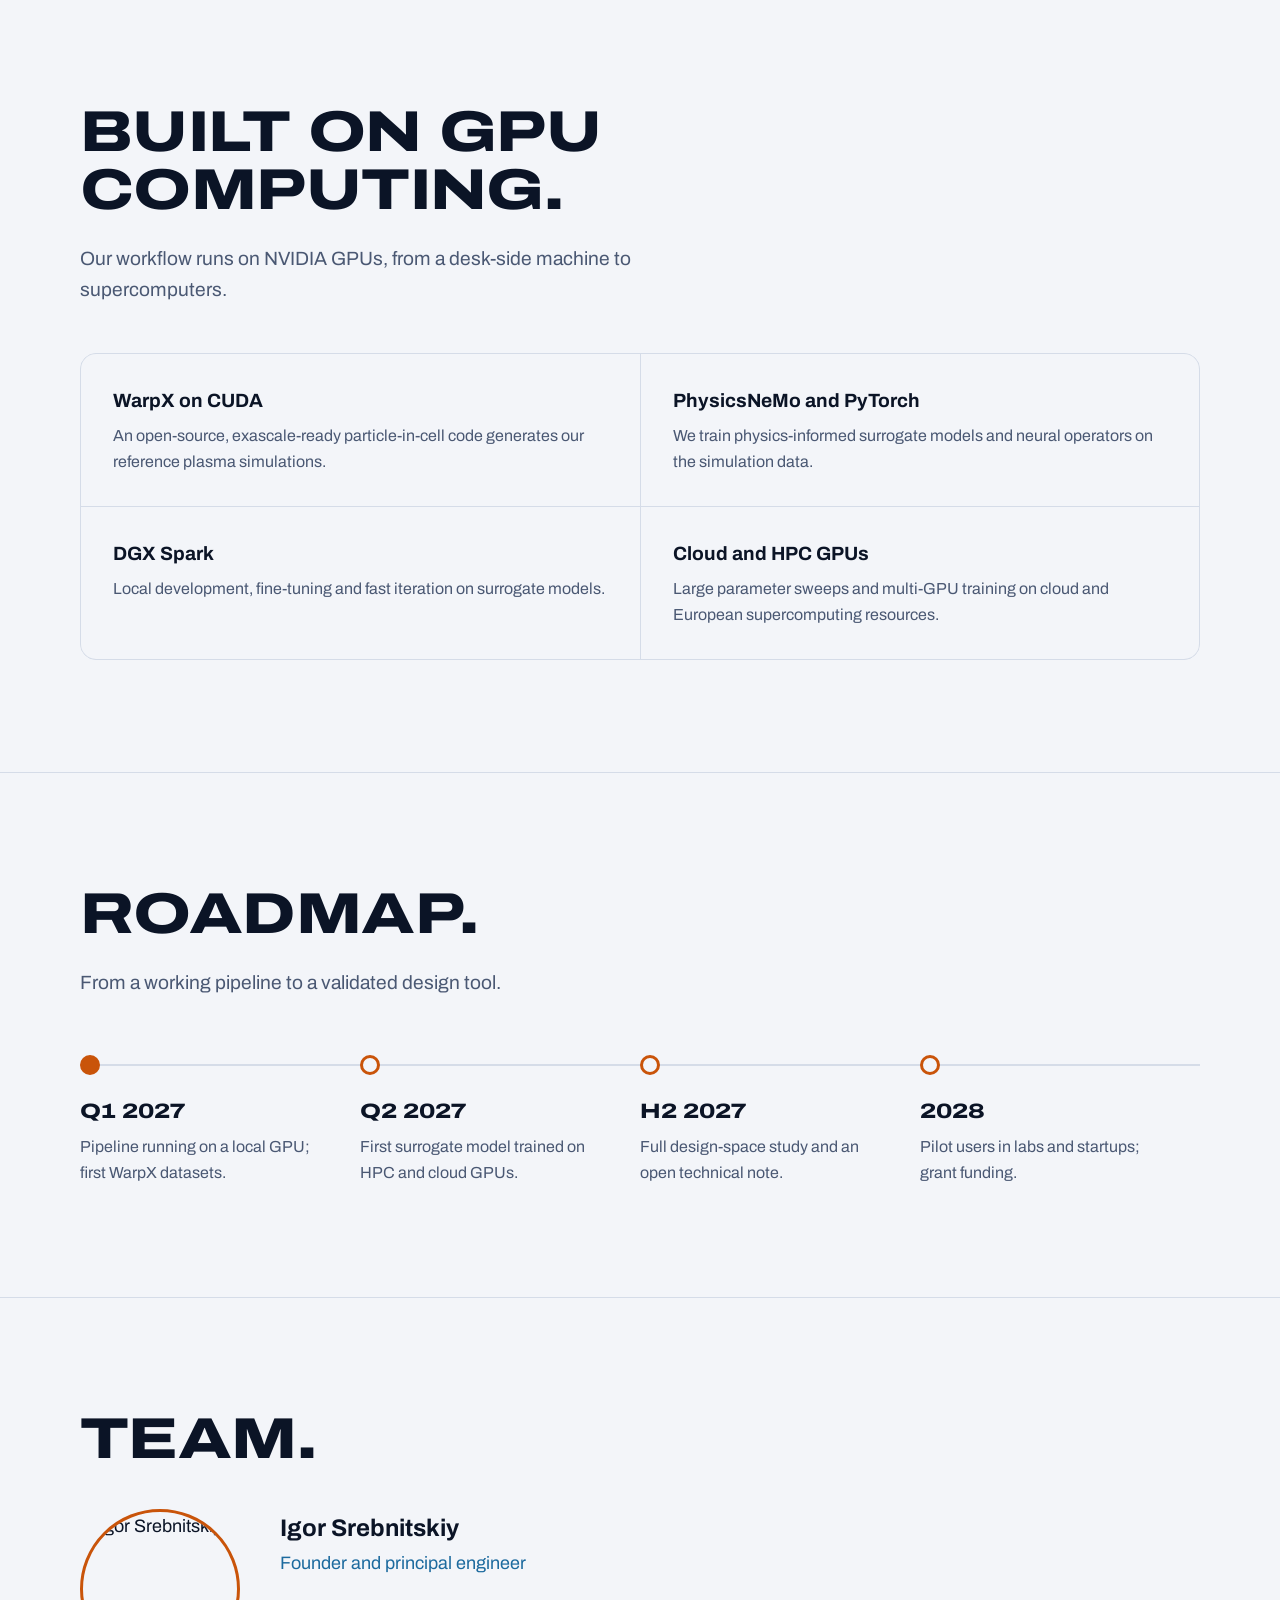
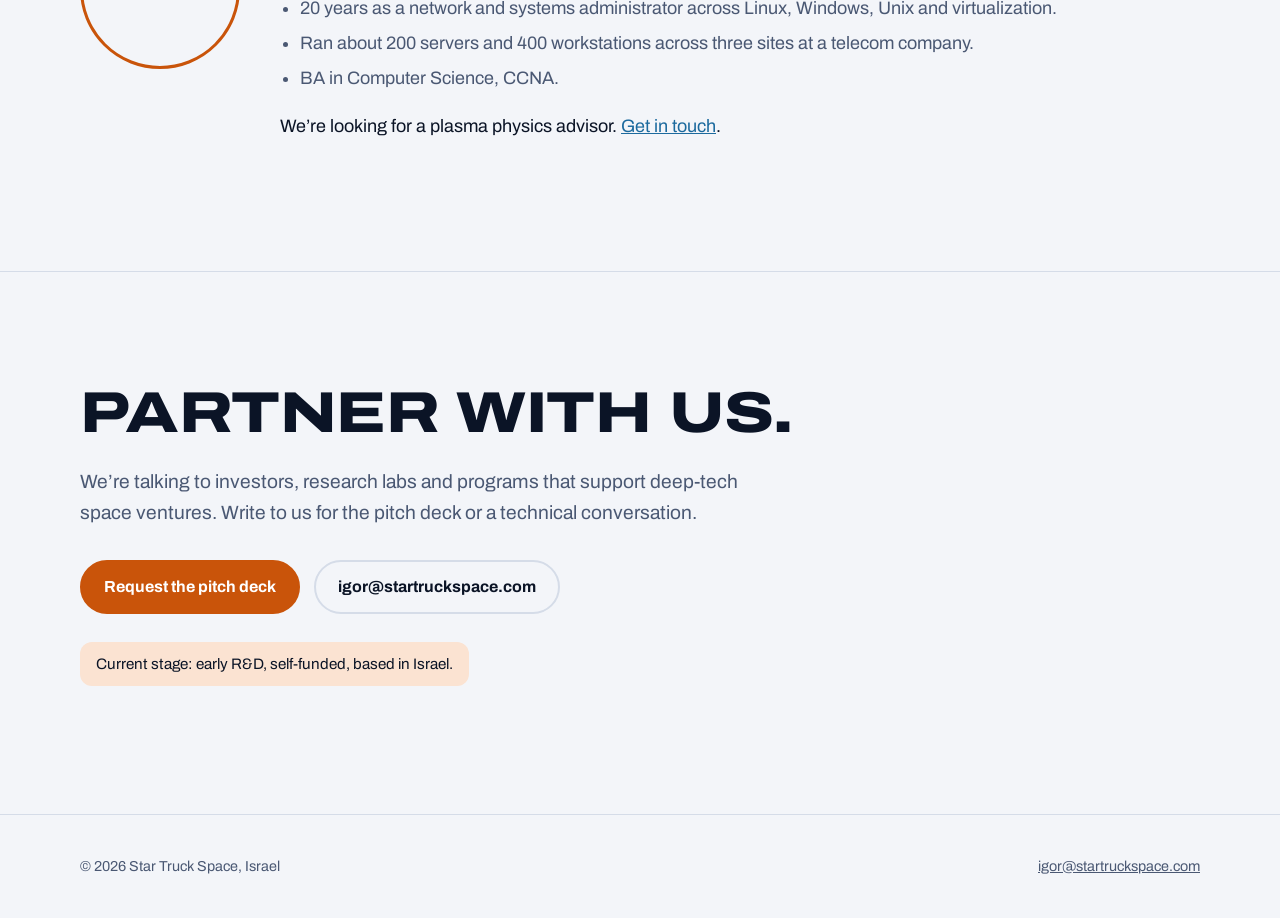
==== commit 0d3d9f3b: "Update team section with founder's image Replaced the 'IS' div with an image of Igor Srebnitskiy." ====
--- a/index.html
+++ b/index.html
@@ -284,7 +284,7 @@
     <div class="wrap">
       <h2 class="display">Team.</h2>
       <div class="team">
-        <div class="mono" aria-hidden="true">IS</div>
+        <img src="founder.jpg" alt="Igor Srebnitskiy" width="160" height="160" style="width:160px;height:160px;border-radius:50%;object-fit:cover;border:3px solid var(--plasma)">
         <div>
           <h3>Igor Srebnitskiy</h3>
           <p class="role">Founder and principal engineer</p>
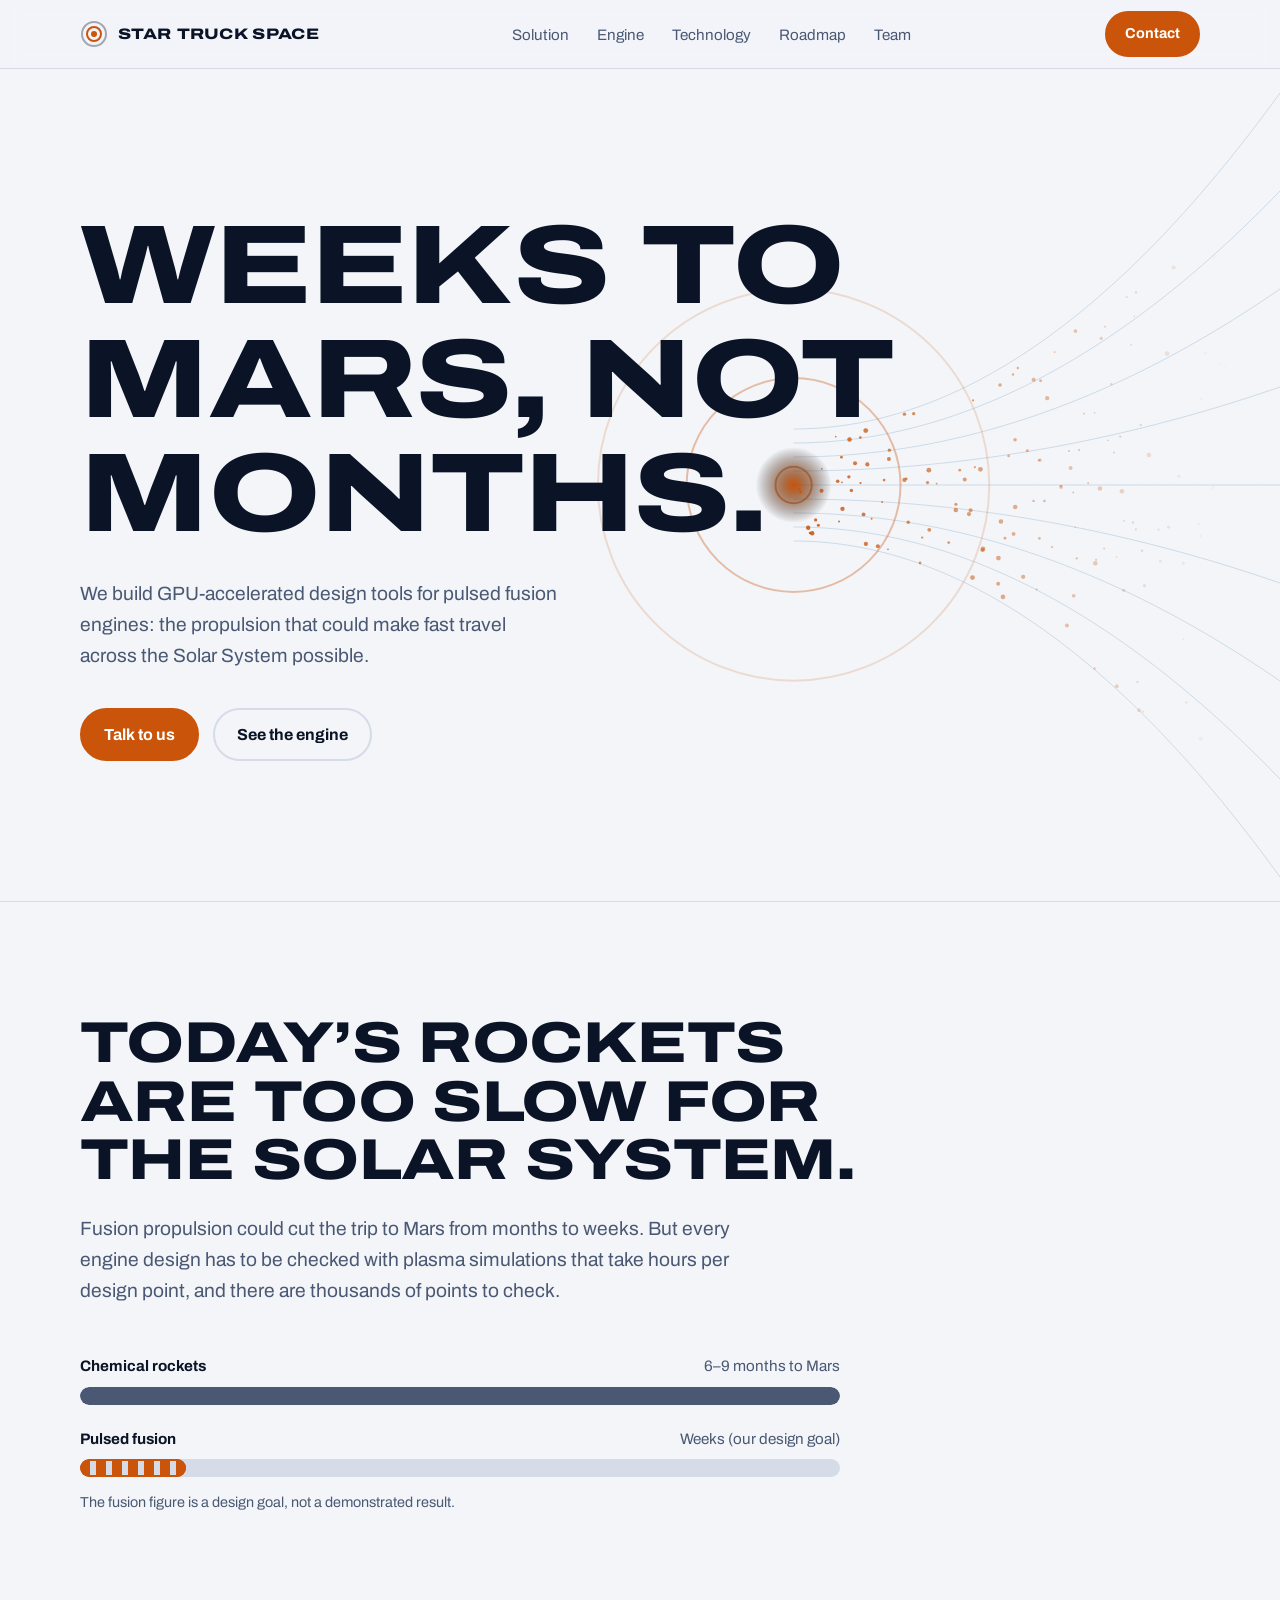
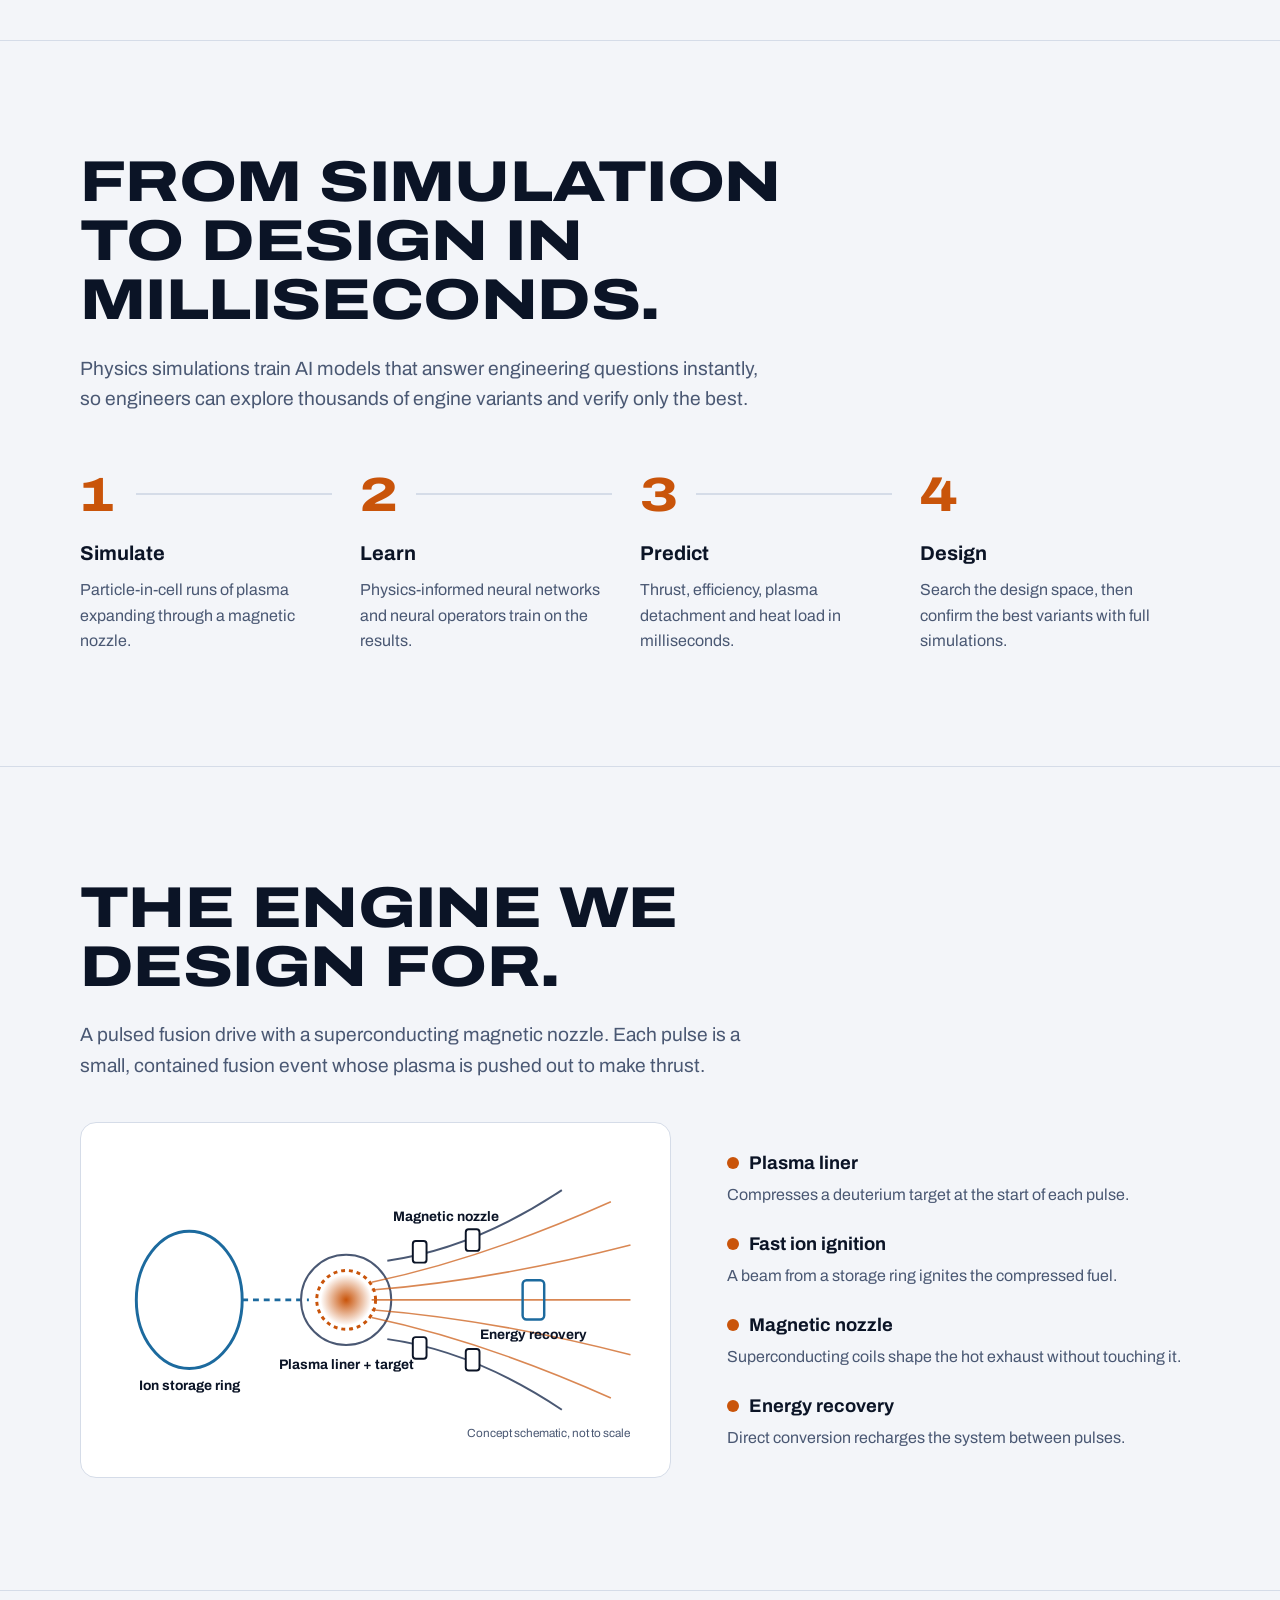
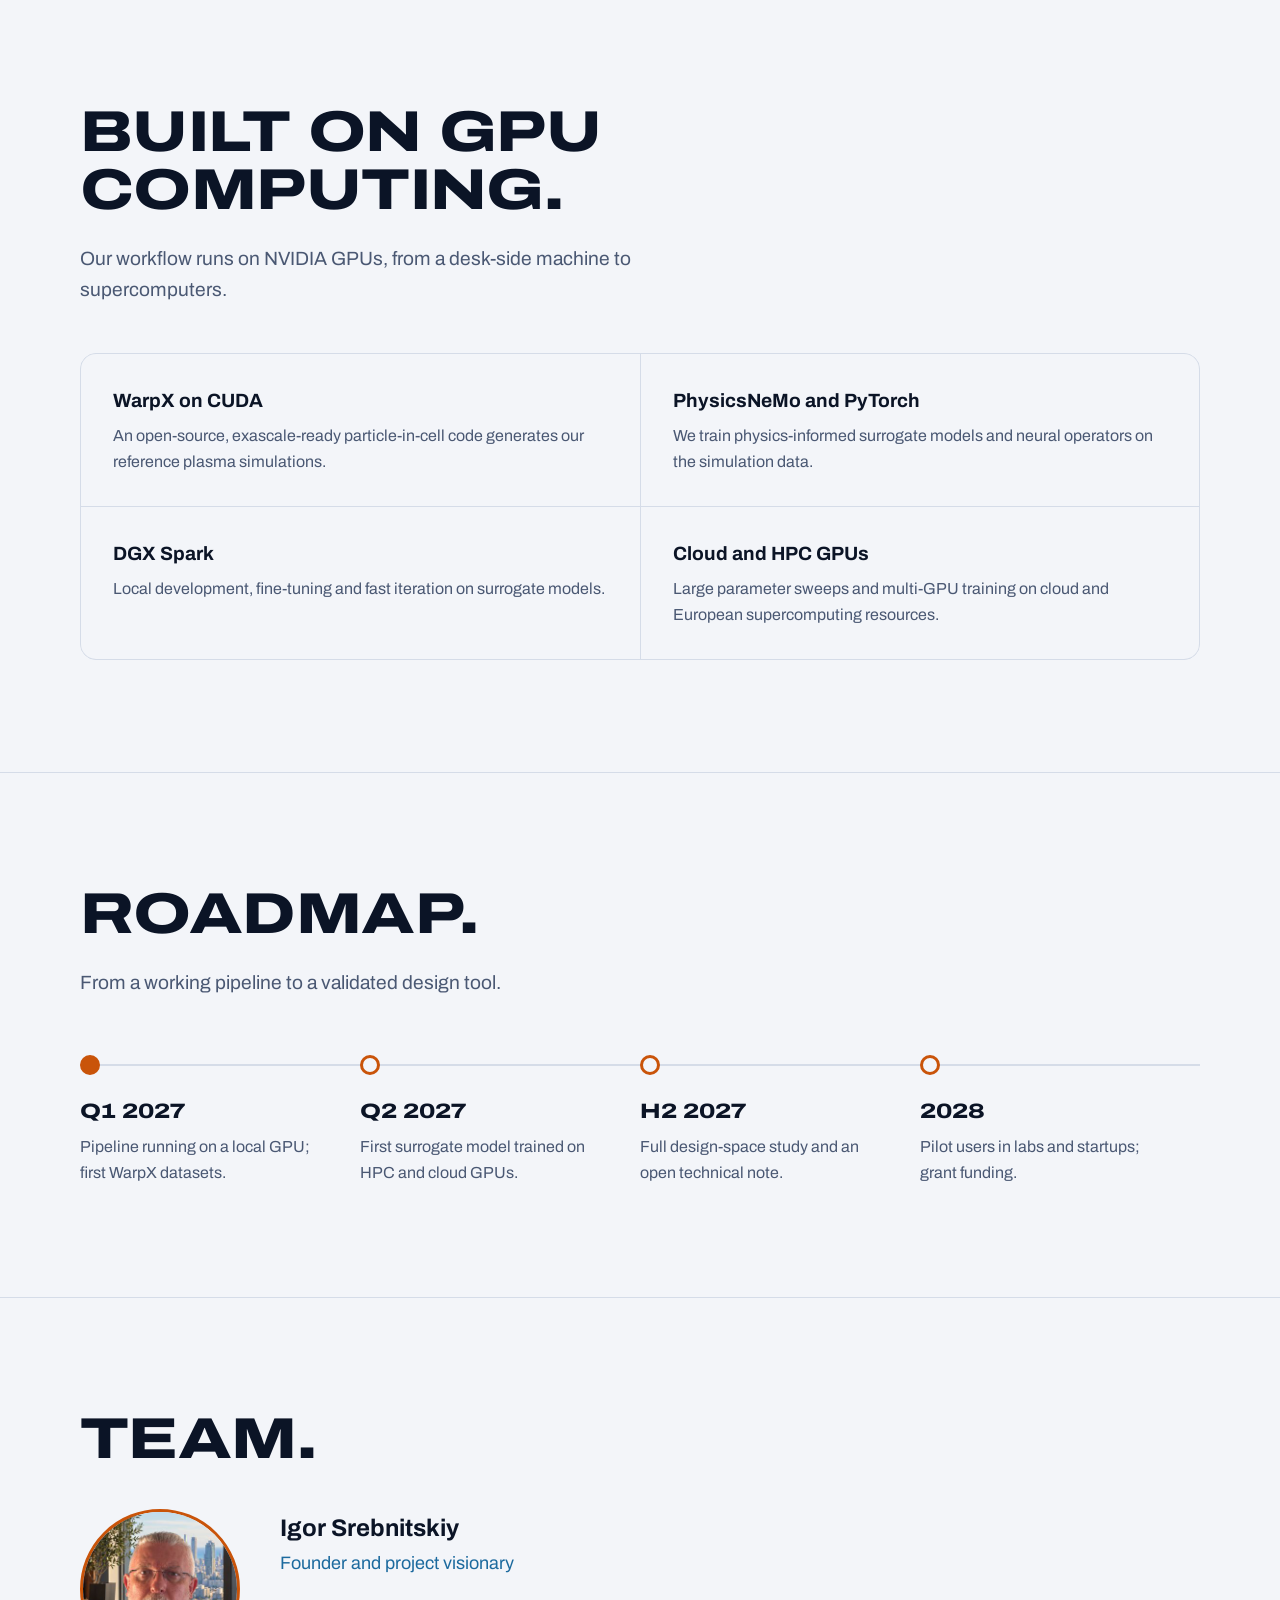
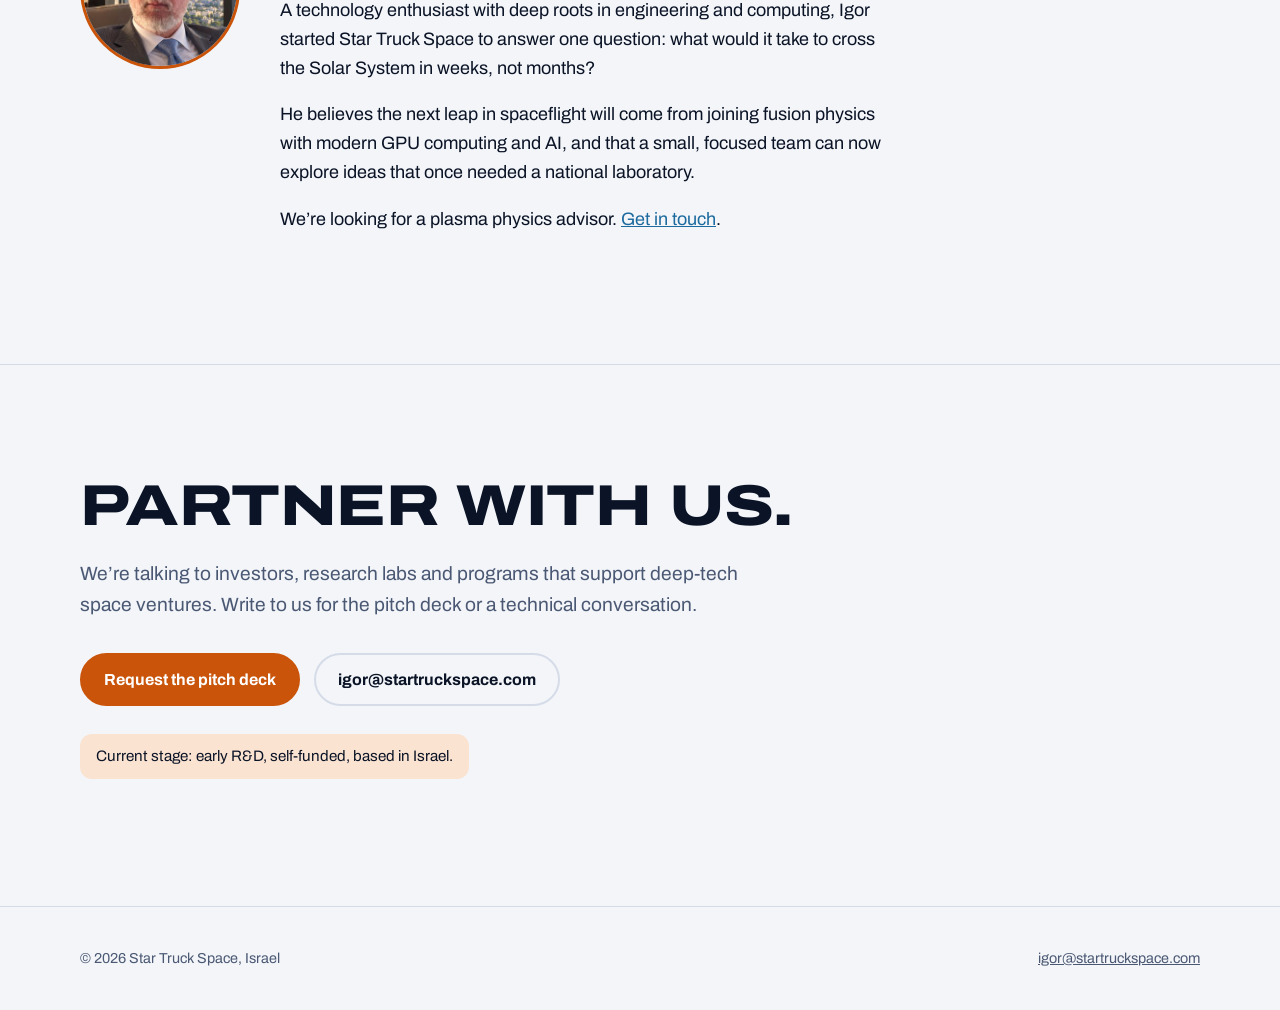
==== commit fb6ef14a: "Revise founder's role and biography in index.html Updated the role description and added a personal " ====
--- a/index.html
+++ b/index.html
@@ -287,12 +287,9 @@
         <img src="founder.jpg" alt="Igor Srebnitskiy" width="160" height="160" style="width:160px;height:160px;border-radius:50%;object-fit:cover;border:3px solid var(--plasma)">
         <div>
           <h3>Igor Srebnitskiy</h3>
-          <p class="role">Founder and principal engineer</p>
-          <ul>
-            <li>20 years as a network and systems administrator across Linux, Windows, Unix and virtualization.</li>
-            <li>Ran about 200 servers and 400 workstations across three sites at a telecom company.</li>
-            <li>BA in Computer Science, CCNA.</li>
-          </ul>
+          <p class="role">Founder and project visionary</p>
+          <p>A technology enthusiast with deep roots in engineering and computing, Igor started Star Truck Space to answer one question: what would it take to cross the Solar System in weeks, not months?</p>
+          <p>He believes the next leap in spaceflight will come from joining fusion physics with modern GPU computing and AI, and that a small, focused team can now explore ideas that once needed a national laboratory.</p>
           <p>We’re looking for a plasma physics advisor. <a href="mailto:igor@startruckspace.com?subject=Plasma%20physics%20advisor">Get in touch</a>.</p>
         </div>
       </div>
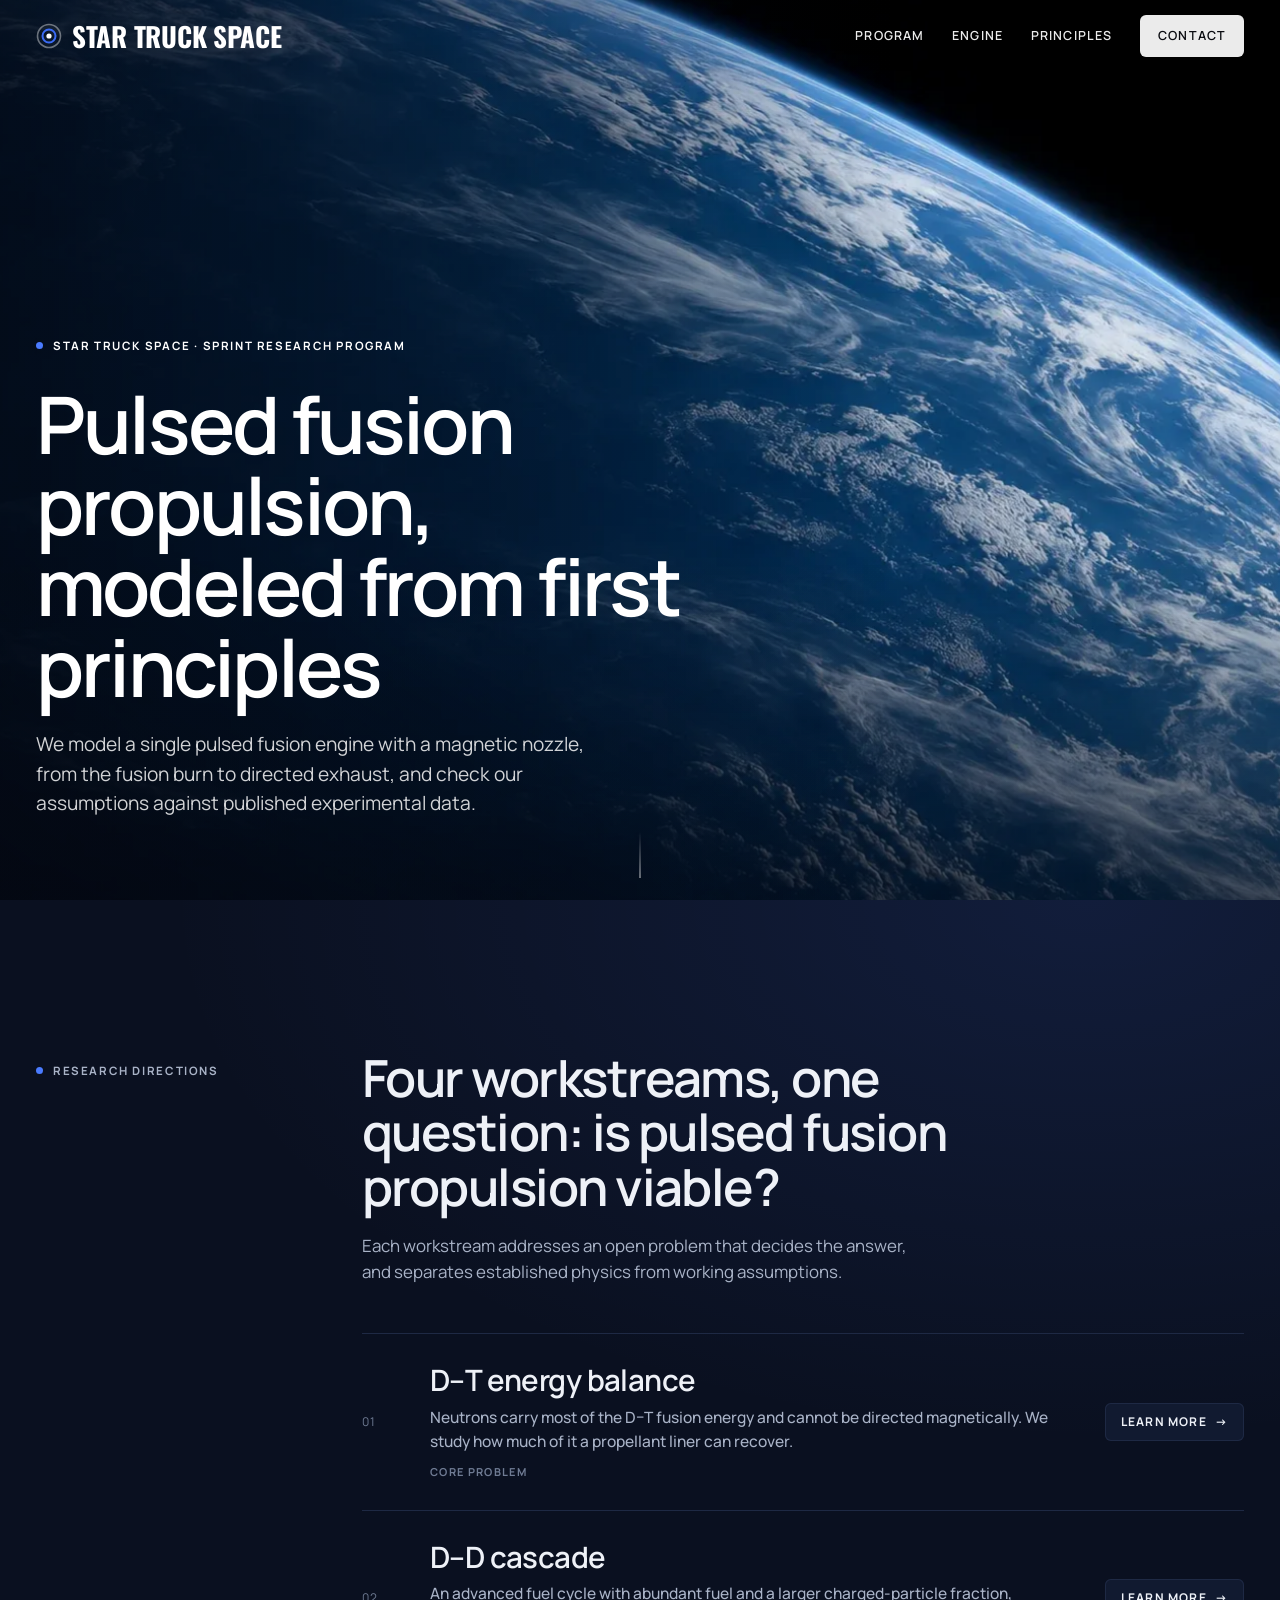
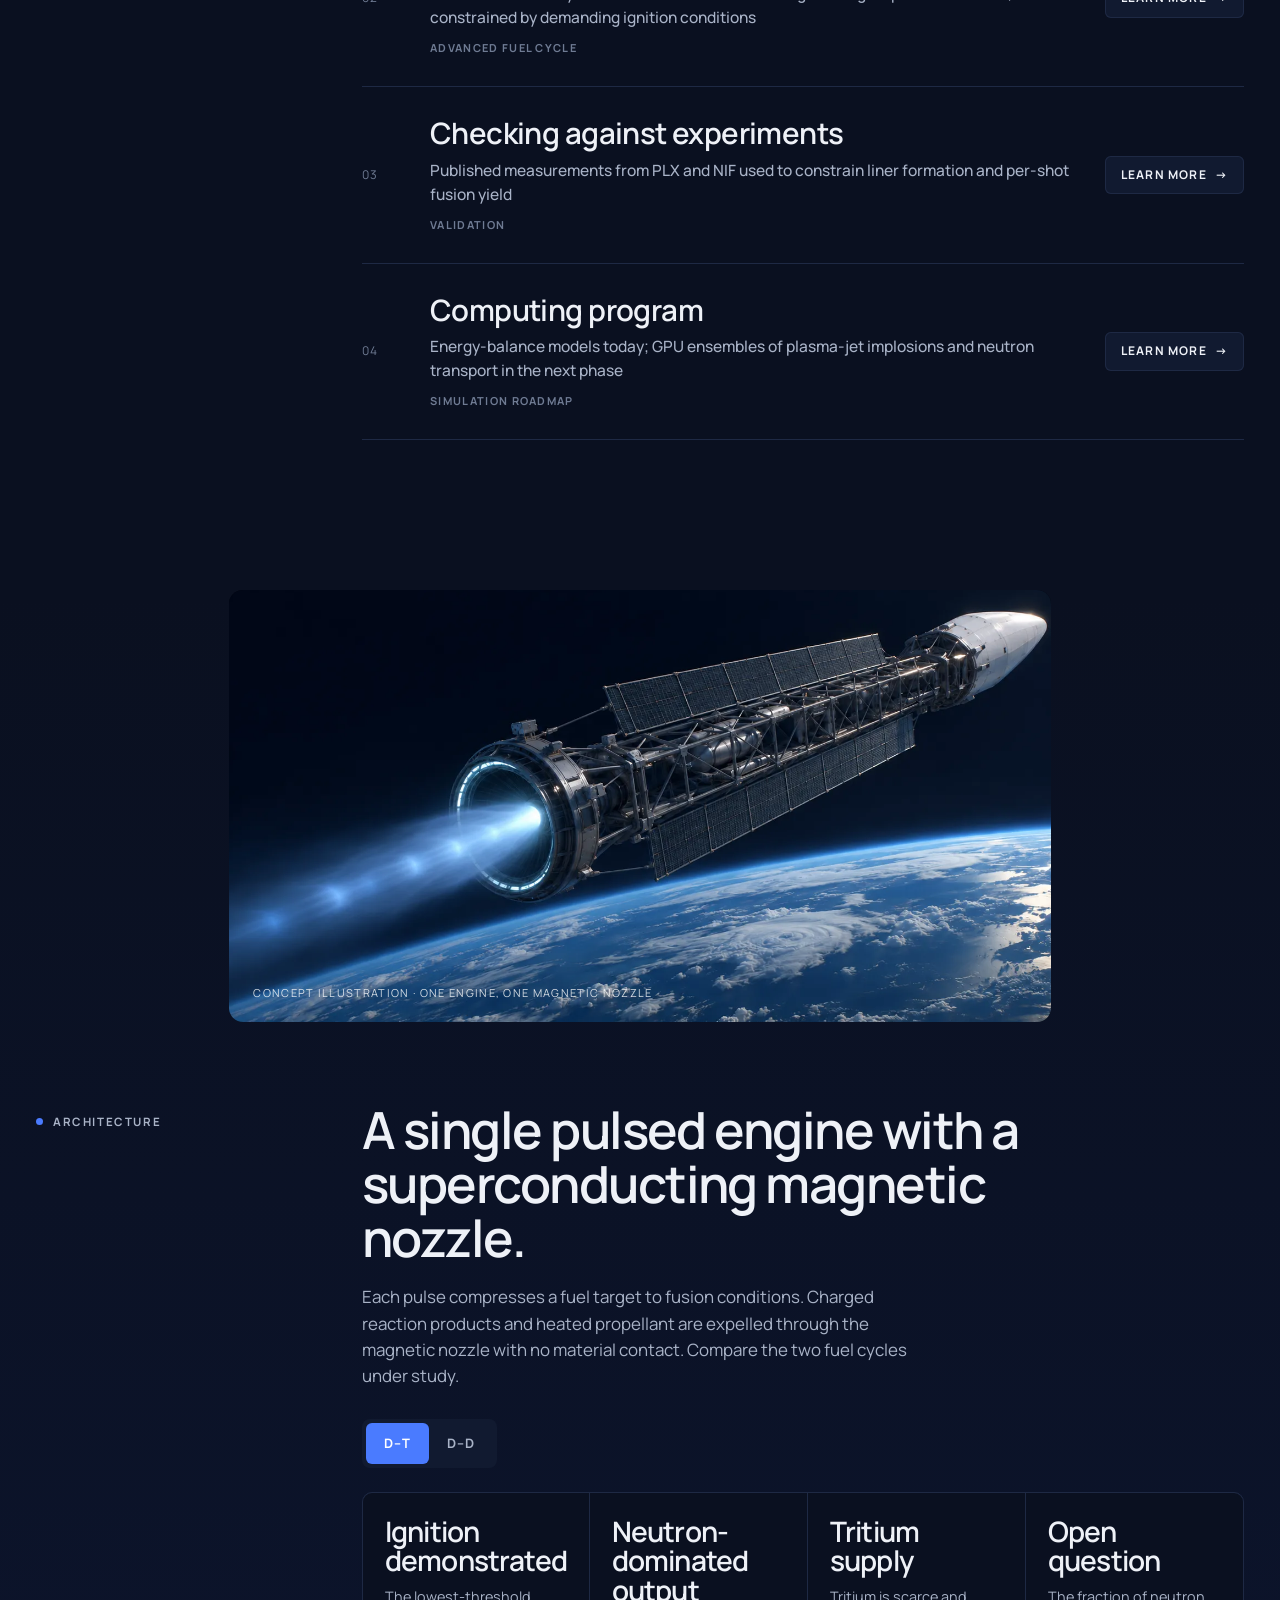
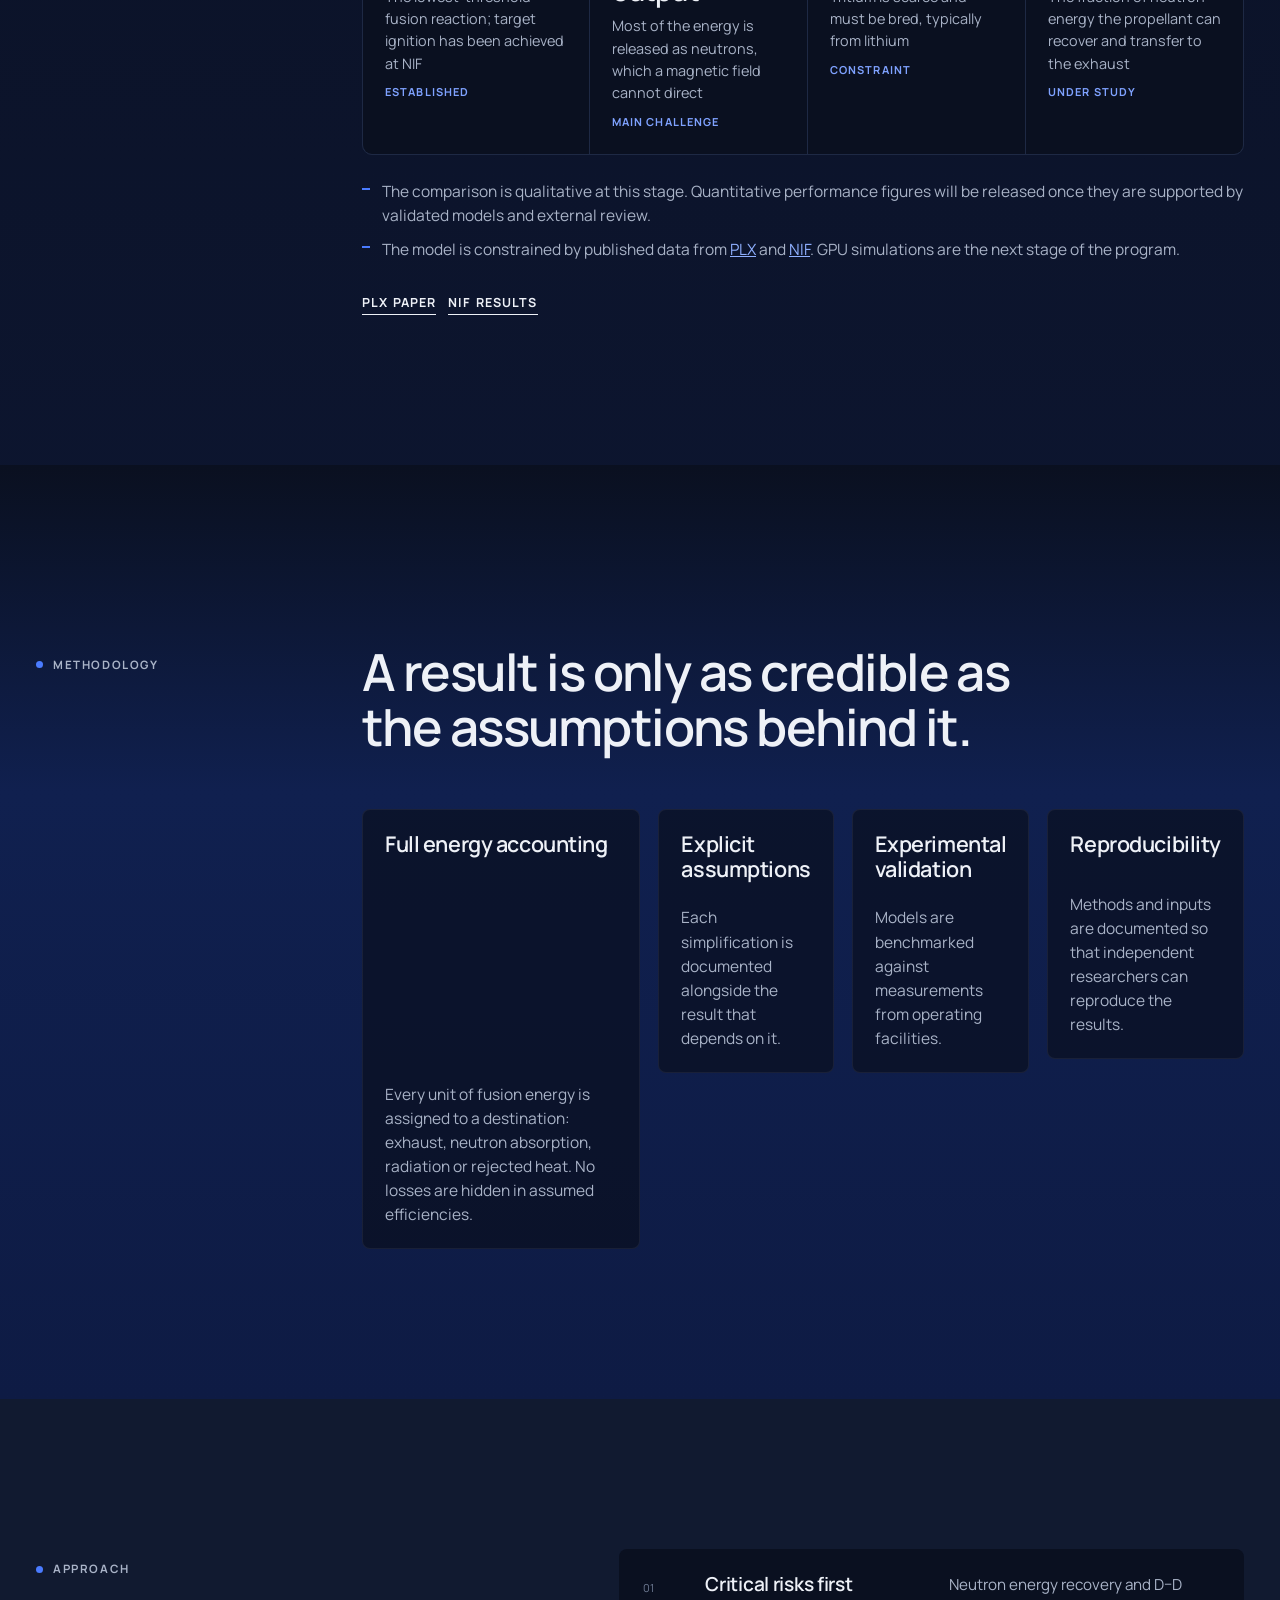
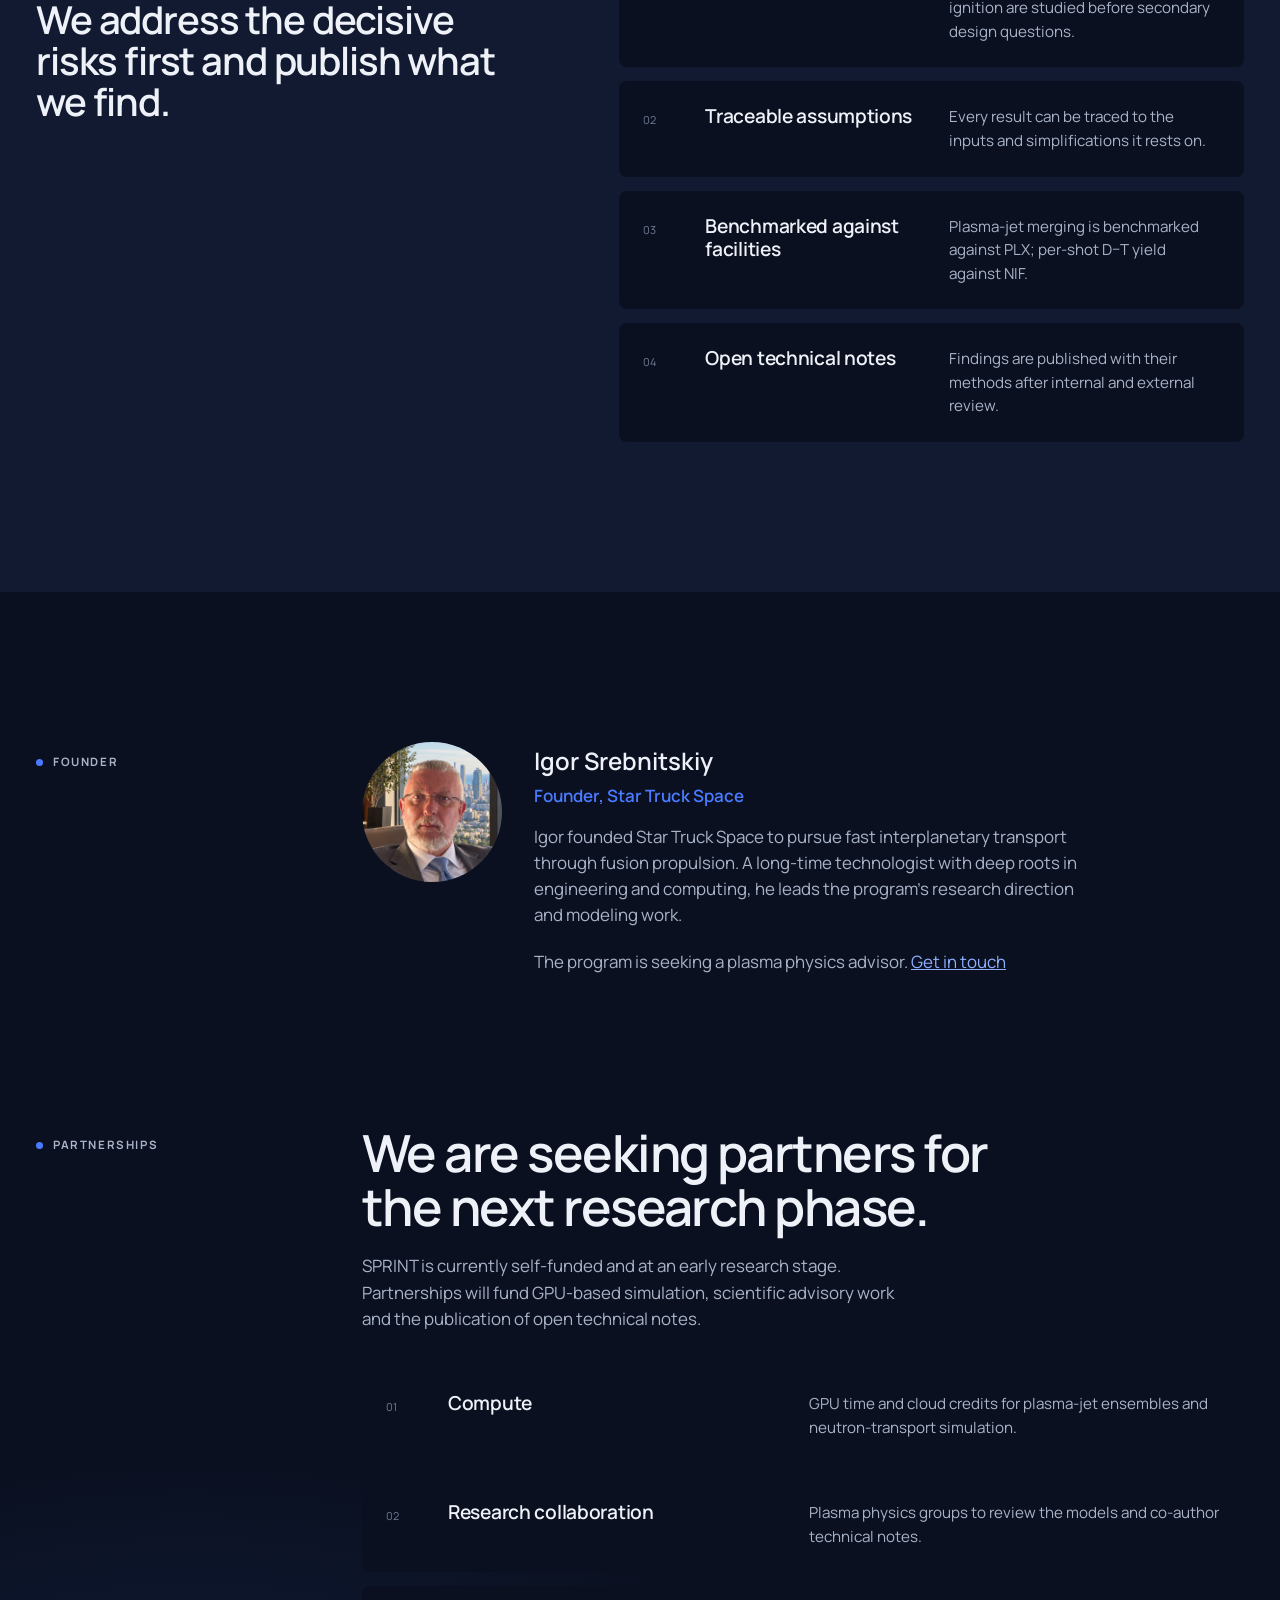
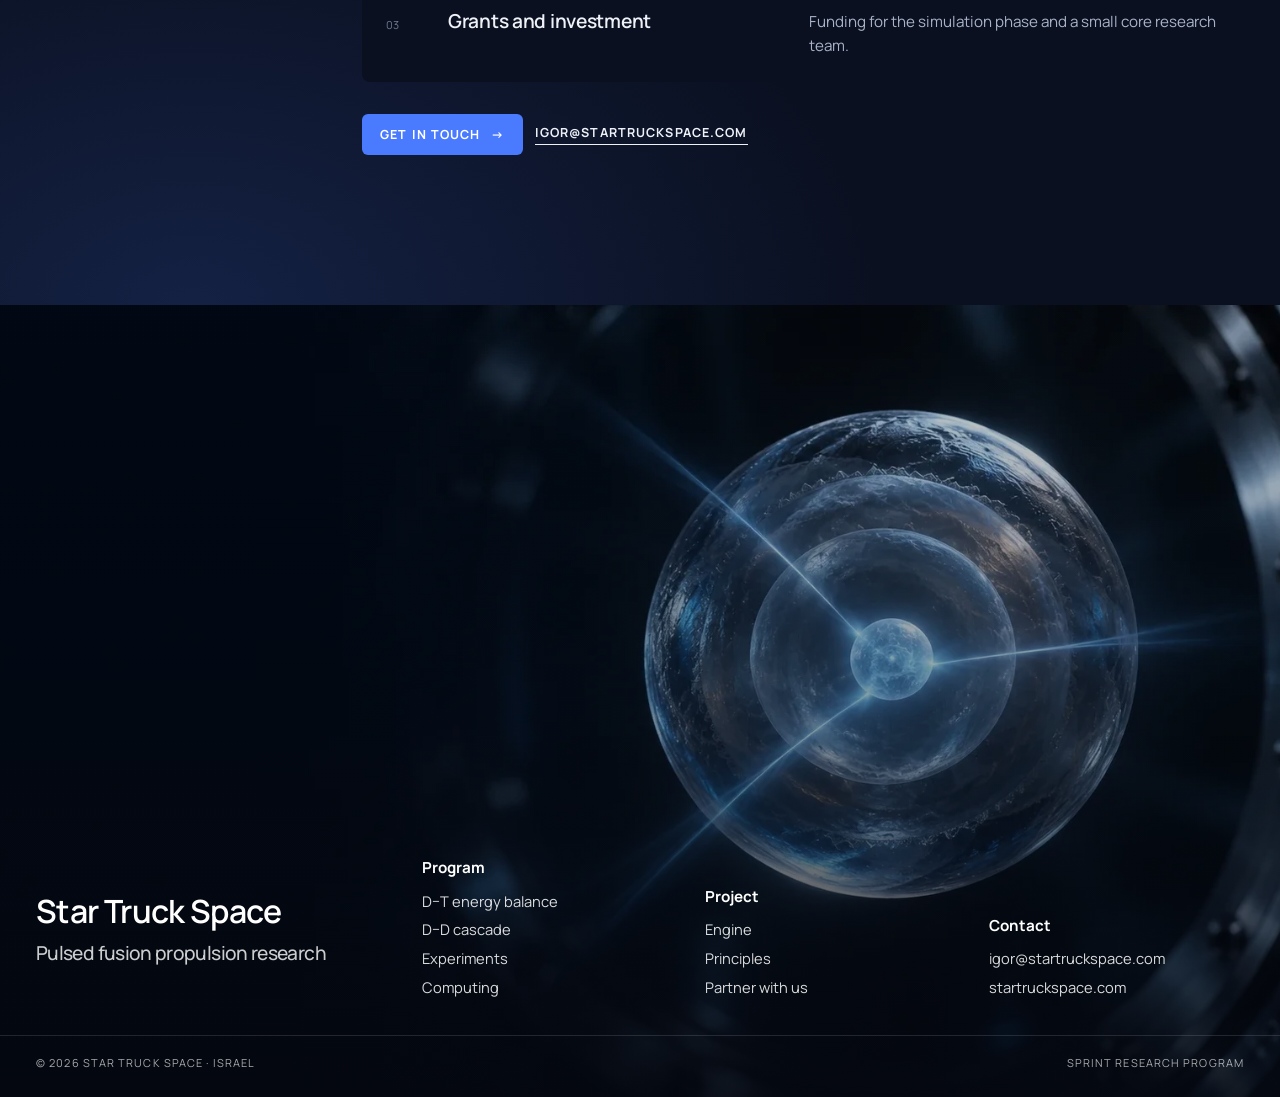
==== commit 661deca9: "Add files via upload" ====
--- a/index.html
+++ b/index.html
@@ -2,362 +2,172 @@
 <html lang="en">
 <head>
 <meta charset="utf-8">
-<meta name="viewport" content="width=device-width, initial-scale=1, viewport-fit=cover">
-<title>Star Truck Space | Design tools for pulsed fusion propulsion</title>
-<meta name="description" content="Star Truck Space builds GPU-accelerated simulation and AI design tools for pulsed fusion space propulsion. Based in Israel.">
-<meta property="og:title" content="Star Truck Space">
-<meta property="og:description" content="GPU-accelerated design tools for pulsed fusion propulsion.">
-<link rel="preconnect" href="https://fonts.googleapis.com">
-<link rel="preconnect" href="https://fonts.gstatic.com" crossorigin>
-<link href="https://fonts.googleapis.com/css2?family=Archivo:wdth,wght@62..125,400..800&display=swap" rel="stylesheet">
-<style>
-:root{
-  --bg:#F3F5F9; --surface:#FFFFFF; --ink:#0B1426; --muted:#4A5873; --line:#D5DCE8;
-  --plasma:#C9540A; --plasma-soft:#FBE3D2; --data:#1C6A9E; --glow:#C9540A;
-  color-scheme:light;
-  box-sizing:border-box;
-  padding-top:env(safe-area-inset-top,0px);
-  padding-bottom:env(safe-area-inset-bottom,0px);
-}
-@media (prefers-color-scheme:dark){
-  :root:not([data-theme="light"]){
-    --bg:#0B1426; --surface:#15223D; --ink:#FFFFFF; --muted:#A9B6CC; --line:#24345A;
-    --plasma:#FF7A1A; --plasma-soft:#3A2414; --data:#7FD1FF; --glow:#FF9A4D;
-    color-scheme:dark;
-  }
-}
-:root[data-theme="dark"]{
-  --bg:#0B1426; --surface:#15223D; --ink:#FFFFFF; --muted:#A9B6CC; --line:#24345A;
-  --plasma:#FF7A1A; --plasma-soft:#3A2414; --data:#7FD1FF; --glow:#FF9A4D;
-  color-scheme:dark;
-}
-*,*::before,*::after{box-sizing:border-box}
-html{scroll-behavior:smooth;scroll-padding-top:calc(72px + env(safe-area-inset-top,0px))}
-body{margin:0;background:var(--bg);color:var(--ink);font-family:"Archivo",system-ui,-apple-system,"Segoe UI",Arial,sans-serif;font-stretch:100%;font-size:18px;line-height:1.6;-webkit-font-smoothing:antialiased}
-body::before{content:"";position:fixed;inset:0 0 auto;height:env(safe-area-inset-top,0px);z-index:10;background:var(--bg)}
-img,svg,canvas{max-width:100%;display:block}
-a{color:var(--data)}
-a:focus-visible,button:focus-visible{outline:3px solid var(--plasma);outline-offset:3px;border-radius:4px}
-.wrap{width:min(1120px,100% - 48px);margin-inline:auto}
-.display{font-stretch:125%;font-weight:800;letter-spacing:-0.01em;line-height:1.02;text-transform:uppercase}
-h2.display{font-size:clamp(2rem,5vw,3.6rem);margin:0 0 24px;max-width:18ch}
-p{max-width:62ch}
-.lead{font-size:1.2rem;color:var(--muted)}
-
-/* header */
-header{position:sticky;top:env(safe-area-inset-top,0px);z-index:20;background:color-mix(in srgb,var(--bg) 82%,transparent);backdrop-filter:blur(10px);-webkit-backdrop-filter:blur(10px);border-bottom:1px solid var(--line)}
-header .wrap{display:flex;align-items:center;justify-content:space-between;height:68px;gap:16px}
-.logo{display:flex;align-items:center;gap:10px;text-decoration:none;color:var(--ink);font-weight:800;font-stretch:125%;text-transform:uppercase;font-size:.95rem;letter-spacing:.02em;white-space:nowrap}
-.logo svg{width:28px;height:28px}
-nav ul{display:flex;gap:28px;list-style:none;margin:0;padding:0}
-nav a{color:var(--muted);text-decoration:none;font-size:.95rem}
-nav a:hover{color:var(--ink)}
-.btn{display:inline-block;padding:12px 22px;border-radius:999px;font-weight:700;text-decoration:none;font-size:1rem;border:2px solid var(--plasma);transition:background .2s,color .2s}
-.btn-primary{background:var(--plasma);color:#fff}
-.btn-primary:hover{background:transparent;color:var(--plasma)}
-.btn-ghost{color:var(--ink);border-color:var(--line)}
-.btn-ghost:hover{border-color:var(--ink)}
-header .btn{padding:9px 18px;font-size:.9rem}
-@media (max-width:860px){nav{display:none}}
-
-/* hero */
-.hero{position:relative;min-height:calc(100vh - 68px);min-height:calc(100svh - 68px);display:flex;align-items:center;overflow:hidden}
-#plasma{position:absolute;inset:0;width:100%;height:100%}
-.hero .wrap{position:relative;padding:72px 0}
-.hero h1{font-size:clamp(2.8rem,9vw,7rem);margin:0 0 28px;max-width:11ch}
-.hero .lead{max-width:44ch;margin:0 0 36px}
-.hero .actions{display:flex;gap:14px;flex-wrap:wrap}
-
-section{padding:112px 0;border-top:1px solid var(--line)}
-
-/* problem */
-.compare{margin-top:48px;display:grid;gap:22px;max-width:760px}
-.row-label{display:flex;justify-content:space-between;font-size:.95rem;color:var(--muted);margin-bottom:8px}
-.row-label strong{color:var(--ink)}
-.bar{height:18px;border-radius:9px;background:var(--line);position:relative;overflow:hidden}
-.bar span{position:absolute;inset:0 auto 0 0;border-radius:9px}
-.bar .chem{width:100%;background:var(--muted)}
-.bar .fusion{width:14%;background:repeating-linear-gradient(90deg,var(--plasma) 0 10px,transparent 10px 16px);outline:2px solid var(--plasma);outline-offset:-2px}
-.note{font-size:.9rem;color:var(--muted);margin-top:14px}
-
-/* steps */
-.steps{list-style:none;margin:56px 0 0;padding:0;display:grid;grid-template-columns:repeat(4,1fr);gap:0;counter-reset:s}
-.steps li{padding:0 28px 0 0;position:relative}
-.steps li::before{counter-increment:s;content:counter(s);display:block;font-stretch:125%;font-weight:800;font-size:3rem;color:var(--plasma);line-height:1;margin-bottom:18px}
-.steps li::after{content:"";position:absolute;top:22px;left:56px;right:28px;height:2px;background:var(--line)}
-.steps li:last-child::after{display:none}
-.steps h3{margin:0 0 8px;font-size:1.25rem}
-.steps p{margin:0;color:var(--muted);font-size:1rem}
-@media (max-width:860px){.steps{grid-template-columns:1fr 1fr;row-gap:40px}.steps li::after{display:none}}
-@media (max-width:520px){.steps{grid-template-columns:1fr}}
-
-/* engine */
-.engine{display:grid;grid-template-columns:1.25fr 1fr;gap:56px;align-items:center;margin-top:40px}
-.engine-fig{background:var(--surface);border:1px solid var(--line);border-radius:16px;padding:20px}
-.parts{list-style:none;margin:0;padding:0;display:grid;gap:22px}
-.parts li{border-left:0;padding:0}
-.parts h3{margin:0 0 4px;font-size:1.15rem;display:flex;align-items:center;gap:10px}
-.parts h3 i{width:12px;height:12px;border-radius:50%;background:var(--plasma);display:inline-block;flex:none}
-.parts p{margin:0;color:var(--muted);font-size:1rem}
-@media (max-width:860px){.engine{grid-template-columns:1fr}}
-
-/* tech */
-.tech{display:grid;grid-template-columns:repeat(2,1fr);gap:1px;background:var(--line);border:1px solid var(--line);border-radius:16px;overflow:hidden;margin-top:48px}
-.tech div{background:var(--bg);padding:32px}
-.tech h3{margin:0 0 6px;font-size:1.2rem}
-.tech p{margin:0;color:var(--muted);font-size:1rem}
-@media (max-width:640px){.tech{grid-template-columns:1fr}}
-
-/* roadmap */
-.road{list-style:none;margin:56px 0 0;padding:0;display:grid;grid-template-columns:repeat(4,1fr);position:relative}
-.road::before{content:"";position:absolute;left:0;right:0;top:9px;height:2px;background:var(--line)}
-.road li{position:relative;padding:40px 24px 0 0}
-.road li::before{content:"";position:absolute;top:0;left:0;width:20px;height:20px;border-radius:50%;background:var(--bg);border:3px solid var(--plasma)}
-.road li:first-child::before{background:var(--plasma)}
-.road time{font-stretch:125%;font-weight:800;font-size:1.3rem;display:block;margin-bottom:6px}
-.road p{margin:0;color:var(--muted);font-size:1rem}
-@media (max-width:860px){.road{grid-template-columns:1fr;gap:28px}.road::before{left:9px;right:auto;top:0;bottom:0;width:2px;height:auto}.road li{padding:0 0 0 44px}}
-
-/* team */
-.team{display:grid;grid-template-columns:160px 1fr;gap:40px;align-items:start;margin-top:40px}
-.mono{width:160px;height:160px;border-radius:50%;border:3px solid var(--plasma);display:grid;place-items:center;font-stretch:125%;font-weight:800;font-size:3rem;color:var(--plasma)}
-.team h3{margin:0;font-size:1.5rem}
-.team .role{color:var(--data);margin:2px 0 16px}
-.team ul{margin:0 0 20px;padding-left:20px;color:var(--muted)}
-.team li{margin-bottom:6px}
-@media (max-width:640px){.team{grid-template-columns:1fr}.mono{width:120px;height:120px;font-size:2.2rem}}
-
-/* cta */
-.cta{text-align:left}
-.cta .actions{display:flex;gap:14px;flex-wrap:wrap;margin-top:32px}
-.stage{display:inline-block;margin-top:28px;padding:10px 16px;border-radius:12px;background:var(--plasma-soft);font-size:.95rem}
-
-footer{border-top:1px solid var(--line);padding:40px 0;color:var(--muted);font-size:.9rem}
-footer .wrap{display:flex;justify-content:space-between;flex-wrap:wrap;gap:16px}
-footer a{color:var(--muted)}
-
-@media (prefers-reduced-motion:reduce){html{scroll-behavior:auto}.btn{transition:none}}
-</style>
+<meta name="viewport" content="width=device-width, initial-scale=1">
+<title>SPRINT — research program of Star Truck Space</title>
+<meta name="description" content="SPRINT researches what fusion propulsion needs: D–T energy balance, the D–D cascade, checks against PLX and NIF data, and a GPU computing program.">
+<link rel="icon" href="data:image/svg+xml,%3Csvg xmlns='http://www.w3.org/2000/svg' viewBox='0 0 26 26'%3E%3Crect width='26' height='26' rx='6' fill='%2304070F'/%3E%3Ccircle cx='13' cy='13' r='6.5' fill='none' stroke='%233B6CF6' stroke-width='2'/%3E%3Ccircle cx='13' cy='13' r='2.6' fill='white'/%3E%3C/svg%3E">
+<link rel="preconnect" href="https://fonts.googleapis.com"><link rel="preconnect" href="https://fonts.gstatic.com" crossorigin><link href="https://fonts.googleapis.com/css2?family=Manrope:wght@400;500;600;700&family=Oswald:wght@600;700&display=swap" rel="stylesheet">
+<link rel="stylesheet" href="assets/css/site.css">
 </head>
 <body>
-<header>
-  <div class="wrap">
-    <a class="logo" href="#top" aria-label="Star Truck Space, home">
-      <svg viewBox="0 0 28 28" aria-hidden="true"><circle cx="14" cy="14" r="12" fill="none" stroke="currentColor" stroke-opacity=".35" stroke-width="2"/><circle cx="14" cy="14" r="7" fill="none" stroke="var(--plasma)" stroke-width="2"/><circle cx="14" cy="14" r="3" fill="var(--plasma)"/></svg>
-      Star Truck Space
-    </a>
-    <nav aria-label="Main">
-      <ul>
-        <li><a href="#solution">Solution</a></li>
-        <li><a href="#engine">Engine</a></li>
-        <li><a href="#technology">Technology</a></li>
-        <li><a href="#roadmap">Roadmap</a></li>
-        <li><a href="#team">Team</a></li>
-      </ul>
-    </nav>
-    <a class="btn btn-primary" href="#contact">Contact</a>
+<a class="skip" href="#main">Skip to content</a>
+<header class="site-header">
+  <a class="logo" href="index.html" aria-label="Star Truck Space home"><svg viewBox="0 0 26 26" aria-hidden="true"><circle cx="13" cy="13" r="11.5" fill="none" stroke="currentColor" stroke-opacity=".4" stroke-width="1.6"/><circle cx="13" cy="13" r="6.5" fill="none" stroke="#3B6CF6" stroke-width="2"/><circle cx="13" cy="13" r="2.6" fill="currentColor"/></svg>Star Truck space</a>
+  <nav class="nav" aria-label="Main navigation">
+    <a class="nav__link" href="index.html#program">Program</a>
+    <a class="nav__link" href="index.html#engine">Engine</a>
+    <a class="nav__link" href="index.html#principles">Principles</a>
+    <a class="btn btn--white" href="index.html#contact">Contact</a>
+  </nav>
+</header>
+<section class="cover" data-parallax style="--pos:50% 50%;--pos-m:64% 50%">
+  <div class="cover__frame">
+    <div class="cover__media"><img src="assets/img/earth.webp" alt="" fetchpriority="high"></div>
+    <div class="cover__shade"></div>
   </div>
-</header>
+  
+  <div class="cover__body">
+    <p class="eyebrow">Star Truck Space · SPRINT research program</p>
+    <h1>Pulsed fusion propulsion, modeled from first principles</h1>
+    <p class="sub">We model a single pulsed fusion engine with a magnetic nozzle, from the fusion burn to directed exhaust, and check our assumptions against published experimental data.</p>
+  </div>
+  <span class="scroll-cue" aria-hidden="true"></span>
+</section>
 
-<main id="top">
-  <div class="hero">
-    <canvas id="plasma" aria-hidden="true"></canvas>
-    <div class="wrap">
-      <h1 class="display">Weeks to Mars, not months.</h1>
-      <p class="lead">We build GPU-accelerated design tools for pulsed fusion engines: the propulsion that could make fast travel across the Solar System possible.</p>
-      <div class="actions">
-        <a class="btn btn-primary" href="#contact">Talk to us</a>
-        <a class="btn btn-ghost" href="#engine">See the engine</a>
-      </div>
-    </div>
-  </div>
-
-  <section id="problem">
-    <div class="wrap">
-      <h2 class="display">Today’s rockets are too slow for the Solar System.</h2>
-      <p class="lead">Fusion propulsion could cut the trip to Mars from months to weeks. But every engine design has to be checked with plasma simulations that take hours per design point, and there are thousands of points to check.</p>
-      <div class="compare" role="img" aria-label="Chemical rockets take six to nine months to reach Mars; pulsed fusion aims for weeks.">
-        <div>
-          <div class="row-label"><strong>Chemical rockets</strong><span>6–9 months to Mars</span></div>
-          <div class="bar"><span class="chem"></span></div>
-        </div>
-        <div>
-          <div class="row-label"><strong>Pulsed fusion</strong><span>Weeks (our design goal)</span></div>
-          <div class="bar"><span class="fusion"></span></div>
-        </div>
-      </div>
-      <p class="note">The fusion figure is a design goal, not a demonstrated result.</p>
-    </div>
-  </section>
-
-  <section id="solution">
-    <div class="wrap">
-      <h2 class="display">From simulation to design in milliseconds.</h2>
-      <p class="lead">Physics simulations train AI models that answer engineering questions instantly, so engineers can explore thousands of engine variants and verify only the best.</p>
-      <ol class="steps">
-        <li><h3>Simulate</h3><p>Particle-in-cell runs of plasma expanding through a magnetic nozzle.</p></li>
-        <li><h3>Learn</h3><p>Physics-informed neural networks and neural operators train on the results.</p></li>
-        <li><h3>Predict</h3><p>Thrust, efficiency, plasma detachment and heat load in milliseconds.</p></li>
-        <li><h3>Design</h3><p>Search the design space, then confirm the best variants with full simulations.</p></li>
-      </ol>
-    </div>
-  </section>
-
-  <section id="engine">
-    <div class="wrap">
-      <h2 class="display">The engine we design for.</h2>
-      <p class="lead">A pulsed fusion drive with a superconducting magnetic nozzle. Each pulse is a small, contained fusion event whose plasma is pushed out to make thrust.</p>
-      <div class="engine">
-        <figure class="engine-fig" style="margin:0">
-          <svg viewBox="0 0 560 320" role="img" aria-label="Schematic: ion beam from a storage ring ignites a compressed target; a magnetic nozzle shapes the exhaust; energy recovery coils recharge the system.">
-            <defs>
-              <radialGradient id="core" cx="50%" cy="50%" r="50%"><stop offset="0" stop-color="var(--glow)" stop-opacity="1"/><stop offset="1" stop-color="var(--glow)" stop-opacity="0"/></radialGradient>
-            </defs>
-            <!-- storage ring -->
-            <ellipse cx="90" cy="160" rx="54" ry="70" fill="none" stroke="var(--data)" stroke-width="3"/>
-            <path d="M144 160 H212" stroke="var(--data)" stroke-width="3" stroke-dasharray="6 5"/>
-            <!-- chamber + liner -->
-            <circle cx="250" cy="160" r="46" fill="none" stroke="var(--muted)" stroke-width="2"/>
-            <circle cx="250" cy="160" r="30" fill="none" stroke="var(--plasma)" stroke-width="3" stroke-dasharray="4 4"/>
-            <circle cx="250" cy="160" r="26" fill="url(#core)"/>
-            <!-- nozzle coils -->
-            <path d="M292 120 Q380 108 470 48" fill="none" stroke="var(--muted)" stroke-width="2"/>
-            <path d="M292 200 Q380 212 470 272" fill="none" stroke="var(--muted)" stroke-width="2"/>
-            <g fill="var(--surface)" stroke="var(--ink)" stroke-width="2">
-              <rect x="318" y="100" width="14" height="22" rx="3"/><rect x="318" y="198" width="14" height="22" rx="3"/>
-              <rect x="372" y="88" width="14" height="22" rx="3"/><rect x="372" y="210" width="14" height="22" rx="3"/>
-            </g>
-            <!-- field lines / exhaust -->
-            <g fill="none" stroke="var(--plasma)" stroke-width="1.6" stroke-opacity=".7">
-              <path d="M276 160 H540"/><path d="M276 150 Q400 140 540 104"/><path d="M276 170 Q400 180 540 216"/>
-              <path d="M276 142 Q390 118 520 60"/><path d="M276 178 Q390 202 520 260"/>
-            </g>
-            <!-- recovery coil -->
-            <rect x="430" y="140" width="22" height="40" rx="4" fill="none" stroke="var(--data)" stroke-width="2.5"/>
-            <!-- labels -->
-            <g font-family="Archivo, Arial, sans-serif" font-size="14" font-weight="700" fill="var(--ink)">
-              <text x="90" y="252" text-anchor="middle">Ion storage ring</text>
-              <text x="250" y="230" text-anchor="middle">Plasma liner + target</text>
-              <text x="352" y="80" text-anchor="middle">Magnetic nozzle</text>
-              <text x="441" y="200" text-anchor="middle">Energy recovery</text>
-            </g>
-            <text x="540" y="300" text-anchor="end" font-family="Archivo, Arial, sans-serif" font-size="12" fill="var(--muted)">Concept schematic, not to scale</text>
-          </svg>
-        </figure>
-        <ul class="parts">
-          <li><h3><i></i>Plasma liner</h3><p>Compresses a deuterium target at the start of each pulse.</p></li>
-          <li><h3><i></i>Fast ion ignition</h3><p>A beam from a storage ring ignites the compressed fuel.</p></li>
-          <li><h3><i></i>Magnetic nozzle</h3><p>Superconducting coils shape the hot exhaust without touching it.</p></li>
-          <li><h3><i></i>Energy recovery</h3><p>Direct conversion recharges the system between pulses.</p></li>
+<main id="main">
+  <section class="section" id="program">
+    <div class="grid">
+      <p class="label">Research directions</p>
+      <div>
+        <h2 class="h2 reveal">Four workstreams, one question: is pulsed fusion propulsion viable?</h2>
+        <p class="lead reveal">Each workstream addresses an open problem that decides the answer, and separates established physics from working assumptions.</p>
+        <ul class="rows">
+      <li class="row"><a href="dt.html" data-i="0"><span class="row__n">01</span><span><span class="row__t">D–T energy balance</span><span class="row__s">Neutrons carry most of the D–T fusion energy and cannot be directed magnetically. We study how much of it a propellant liner can recover.</span><span class="row__tag">Core problem</span></span><span class="row__more">Learn more <span aria-hidden="true">→</span></span></a></li>
+      <li class="row"><a href="dd.html" data-i="1"><span class="row__n">02</span><span><span class="row__t">D–D cascade</span><span class="row__s">An advanced fuel cycle with abundant fuel and a larger charged-particle fraction, constrained by demanding ignition conditions</span><span class="row__tag">Advanced fuel cycle</span></span><span class="row__more">Learn more <span aria-hidden="true">→</span></span></a></li>
+      <li class="row"><a href="experiments.html" data-i="2"><span class="row__n">03</span><span><span class="row__t">Checking against experiments</span><span class="row__s">Published measurements from PLX and NIF used to constrain liner formation and per-shot fusion yield</span><span class="row__tag">Validation</span></span><span class="row__more">Learn more <span aria-hidden="true">→</span></span></a></li>
+      <li class="row"><a href="computing.html" data-i="3"><span class="row__n">04</span><span><span class="row__t">Computing program</span><span class="row__s">Energy-balance models today; GPU ensembles of plasma-jet implosions and neutron transport in the next phase</span><span class="row__tag">Simulation roadmap</span></span><span class="row__more">Learn more <span aria-hidden="true">→</span></span></a></li>
         </ul>
       </div>
     </div>
   </section>
 
-  <section id="technology">
-    <div class="wrap">
-      <h2 class="display">Built on GPU computing.</h2>
-      <p class="lead">Our workflow runs on NVIDIA GPUs, from a desk-side machine to supercomputers.</p>
-      <div class="tech">
-        <div><h3>WarpX on CUDA</h3><p>An open-source, exascale-ready particle-in-cell code generates our reference plasma simulations.</p></div>
-        <div><h3>PhysicsNeMo and PyTorch</h3><p>We train physics-informed surrogate models and neural operators on the simulation data.</p></div>
-        <div><h3>DGX Spark</h3><p>Local development, fine-tuning and fast iteration on surrogate models.</p></div>
-        <div><h3>Cloud and HPC GPUs</h3><p>Large parameter sweeps and multi-GPU training on cloud and European supercomputing resources.</p></div>
-      </div>
-    </div>
-  </section>
+  <div class="preview" aria-hidden="true"><img src="assets/img/dt.webp" alt=""><img src="assets/img/dd.webp" alt=""><img src="assets/img/experiments.webp" alt=""><img src="assets/img/computing.webp" alt=""></div>
 
-  <section id="roadmap">
-    <div class="wrap">
-      <h2 class="display">Roadmap.</h2>
-      <p class="lead">From a working pipeline to a validated design tool.</p>
-      <ol class="road">
-        <li><time>Q1 2027</time><p>Pipeline running on a local GPU; first WarpX datasets.</p></li>
-        <li><time>Q2 2027</time><p>First surrogate model trained on HPC and cloud GPUs.</p></li>
-        <li><time>H2 2027</time><p>Full design-space study and an open technical note.</p></li>
-        <li><time>2028</time><p>Pilot users in labs and startups; grant funding.</p></li>
-      </ol>
-    </div>
-  </section>
-
-  <section id="team">
-    <div class="wrap">
-      <h2 class="display">Team.</h2>
-      <div class="team">
-        <img src="founder.jpg" alt="Igor Srebnitskiy" width="160" height="160" style="width:160px;height:160px;border-radius:50%;object-fit:cover;border:3px solid var(--plasma)">
-        <div>
-          <h3>Igor Srebnitskiy</h3>
-          <p class="role">Founder and project visionary</p>
-          <p>A technology enthusiast with deep roots in engineering and computing, Igor started Star Truck Space to answer one question: what would it take to cross the Solar System in weeks, not months?</p>
-          <p>He believes the next leap in spaceflight will come from joining fusion physics with modern GPU computing and AI, and that a small, focused team can now explore ideas that once needed a national laboratory.</p>
-          <p>We’re looking for a plasma physics advisor. <a href="mailto:igor@startruckspace.com?subject=Plasma%20physics%20advisor">Get in touch</a>.</p>
+  <section class="engine" id="engine">
+    <figure class="engine__card" style="margin:0 auto">
+      <img src="assets/img/craft.webp" alt="Concept illustration: a truss spacecraft with solar arrays and a single pulsed engine with a magnetic nozzle above Earth" loading="lazy">
+      <figcaption>Concept illustration · one engine, one magnetic nozzle</figcaption>
+    </figure>
+    <div class="grid engine__body">
+      <p class="label">Architecture</p>
+      <div>
+        <h2 class="h2 reveal">A single pulsed engine with a superconducting magnetic nozzle.</h2>
+        <p class="lead reveal">Each pulse compresses a fuel target to fusion conditions. Charged reaction products and heated propellant are expelled through the magnetic nozzle with no material contact. Compare the two fuel cycles under study.</p>
+        <div class="switch" data-switch role="group" aria-label="Fuel mode">
+          <button type="button" data-set="dt" aria-pressed="true">D–T</button>
+          <button type="button" data-set="dd" aria-pressed="false">D–D</button>
+        </div>
+        <div data-mode="dt">
+          <div class="stats">
+            <div class="stat"><b>Ignition demonstrated</b><span>The lowest-threshold fusion reaction; target ignition has been achieved at NIF</span><em>established</em></div>
+            <div class="stat"><b>Neutron-dominated output</b><span>Most of the energy is released as neutrons, which a magnetic field cannot direct</span><em>main challenge</em></div>
+            <div class="stat"><b>Tritium supply</b><span>Tritium is scarce and must be bred, typically from lithium</span><em>constraint</em></div>
+            <div class="stat"><b>Open question</b><span>The fraction of neutron energy the propellant can recover and transfer to the exhaust</span><em>under study</em></div>
+          </div>
+        </div>
+        <div data-mode="dd" hidden>
+          <div class="stats">
+            <div class="stat"><b>Abundant fuel</b><span>Deuterium is extracted from water; no external tritium supply is required</span><em>advantage</em></div>
+            <div class="stat"><b>Higher charged fraction</b><span>With full burn-up, charged products carry a larger share of the energy than in D–T</span><em>assumes full burn-up</em></div>
+            <div class="stat"><b>Demanding ignition</b><span>Requires substantially higher temperature and compression</span><em>main challenge</em></div>
+            <div class="stat"><b>Open question</b><span>The conditions under which the cascade reaches sufficient burn-up</span><em>not yet shown</em></div>
+          </div>
+        </div>
+        <ul class="notes">
+          <li>The comparison is qualitative at this stage. Quantitative performance figures will be released once they are supported by validated models and external review.</li>
+          <li>The model is constrained by published data from <a href="experiments.html#plx">PLX</a> and <a href="experiments.html#nif">NIF</a>. GPU simulations are the next stage of the program.</li>
+        </ul>
+        <div class="actions">
+          <a class="link" href="https://arxiv.org/abs/2401.11066" target="_blank" rel="noopener">PLX paper</a>
+          <a class="link" href="https://lasers.llnl.gov/science/icf/how-icf-works" target="_blank" rel="noopener">NIF results</a>
         </div>
       </div>
     </div>
   </section>
 
-  <section id="contact" class="cta">
-    <div class="wrap">
-      <h2 class="display">Partner with us.</h2>
-      <p class="lead">We’re talking to investors, research labs and programs that support deep-tech space ventures. Write to us for the pitch deck or a technical conversation.</p>
-      <div class="actions">
-        <a class="btn btn-primary" href="mailto:igor@startruckspace.com?subject=Pitch%20deck%20request">Request the pitch deck</a>
-        <a class="btn btn-ghost" href="mailto:igor@startruckspace.com">igor@startruckspace.com</a>
+  <section class="values" id="principles">
+    <div class="grid">
+      <p class="label">Methodology</p>
+      <div>
+        <h2 class="h2 reveal">A result is only as credible as the assumptions behind it.</h2>
+        <div class="cards">
+          <article class="card reveal"><h3>Full energy accounting</h3><p>Every unit of fusion energy is assigned to a destination: exhaust, neutron absorption, radiation or rejected heat. No losses are hidden in assumed efficiencies.</p></article>
+          <article class="card reveal"><h3>Explicit assumptions</h3><p>Each simplification is documented alongside the result that depends on it.</p></article>
+          <article class="card reveal"><h3>Experimental validation</h3><p>Models are benchmarked against measurements from operating facilities.</p></article>
+          <article class="card reveal"><h3>Reproducibility</h3><p>Methods and inputs are documented so that independent researchers can reproduce the results.</p></article>
+        </div>
       </div>
-      <p class="stage">Current stage: early R&amp;D, self-funded, based in Israel.</p>
     </div>
   </section>
+
+  <section class="life">
+    <div>
+      <p class="label">Approach</p>
+      <h2 class="h2 reveal">We address the decisive risks first and publish what we find.</h2>
+    </div>
+    <div class="life__rows">
+      <div class="life__row reveal"><small>01</small><h3>Critical risks first</h3><p>Neutron energy recovery and D–D ignition are studied before secondary design questions.</p></div>
+      <div class="life__row reveal"><small>02</small><h3>Traceable assumptions</h3><p>Every result can be traced to the inputs and simplifications it rests on.</p></div>
+      <div class="life__row reveal"><small>03</small><h3>Benchmarked against facilities</h3><p>Plasma-jet merging is benchmarked against PLX; per-shot D–T yield against NIF.</p></div>
+      <div class="life__row reveal"><small>04</small><h3>Open technical notes</h3><p>Findings are published with their methods after internal and external review.</p></div>
+    </div>
+  </section>
+
+  <section class="section" style="padding-bottom:0">
+    <div class="grid">
+      <p class="label">Founder</p>
+      <div class="founder reveal">
+        <img src="assets/img/founder.jpg" alt="Igor Srebnitskiy" width="140" height="140" style="border-radius:50%;object-fit:cover;width:140px;height:140px">
+        <div>
+          <h3 style="margin:0;font-size:1.5rem;font-weight:600">Igor Srebnitskiy</h3>
+          <p style="margin:4px 0 0;color:var(--blue);font-weight:600">Founder, Star Truck Space</p>
+          <p class="lead" style="margin-top:14px">Igor founded Star Truck Space to pursue fast interplanetary transport through fusion propulsion. A long-time technologist with deep roots in engineering and computing, he leads the program’s research direction and modeling work.</p>
+          <p class="lead">The program is seeking a plasma physics advisor. <a href="mailto:igor@startruckspace.com?subject=Plasma%20physics%20advisor">Get in touch</a></p>
+        </div>
+      </div>
+    </div>
+  </section>
+
+  <section class="section" id="contact">
+    <div class="grid">
+      <p class="label">Partnerships</p>
+      <div>
+        <h2 class="h2 reveal">We are seeking partners for the next research phase.</h2>
+        <p class="lead reveal">SPRINT is currently self-funded and at an early research stage. Partnerships will fund GPU-based simulation, scientific advisory work and the publication of open technical notes.</p>
+        <div class="life__rows" style="margin-top:36px">
+          <div class="life__row reveal"><small>01</small><h3>Compute</h3><p>GPU time and cloud credits for plasma-jet ensembles and neutron-transport simulation.</p></div>
+          <div class="life__row reveal"><small>02</small><h3>Research collaboration</h3><p>Plasma physics groups to review the models and co-author technical notes.</p></div>
+          <div class="life__row reveal"><small>03</small><h3>Grants and investment</h3><p>Funding for the simulation phase and a small core research team.</p></div>
+        </div>
+        <div class="actions">
+          <a class="btn btn--dark" href="mailto:igor@startruckspace.com?subject=SPRINT%20partnership">Get in touch <span class="arr" aria-hidden="true">→</span></a>
+          <a class="link" href="mailto:igor@startruckspace.com">igor@startruckspace.com</a>
+        </div>
+      </div>
+    </div>
+  </section>
+
 </main>
-
-<footer>
-  <div class="wrap">
-    <span>© 2026 Star Truck Space, Israel</span>
-    <span><a href="mailto:igor@startruckspace.com">igor@startruckspace.com</a></span>
+<footer class="footer">
+  <div class="footer__media" aria-hidden="true"><img src="assets/img/dd.webp" alt="" loading="lazy"></div>
+  <div class="footer__inner">
+    <p class="footer__claim">Star Truck Space<br><span style="font-size:.6em;font-weight:500;opacity:.8">Pulsed fusion propulsion research</span></p>
+    <div><h4>Program</h4><ul><li><a href="dt.html">D–T energy balance</a></li><li><a href="dd.html">D–D cascade</a></li><li><a href="experiments.html">Experiments</a></li><li><a href="computing.html">Computing</a></li></ul></div>
+    <div><h4>Project</h4><ul><li><a href="index.html#engine">Engine</a></li><li><a href="index.html#principles">Principles</a></li><li><a href="index.html#contact">Partner with us</a></li></ul></div>
+    <div><h4>Contact</h4><ul><li><a href="mailto:igor@startruckspace.com">igor@startruckspace.com</a></li><li><a href="https://startruckspace.com">startruckspace.com</a></li></ul></div>
   </div>
+  <div class="footer__base"><span>© 2026 Star Truck Space · Israel</span><span>SPRINT research program</span></div>
 </footer>
-
-<script>
-(function(){
-  const cv=document.getElementById('plasma'); if(!cv) return;
-  const ctx=cv.getContext('2d');
-  const reduce=window.matchMedia('(prefers-reduced-motion: reduce)');
-  let w=0,h=0,dpr=1,parts=[],t=0,raf=0;
-  const css=n=>getComputedStyle(document.documentElement).getPropertyValue(n).trim();
-  function size(){
-    dpr=Math.min(window.devicePixelRatio||1,2);
-    w=cv.clientWidth; h=cv.clientHeight;
-    cv.width=w*dpr; cv.height=h*dpr; ctx.setTransform(dpr,0,0,dpr,0,0);
-    const n=Math.round(Math.min(160,w/7));
-    parts=Array.from({length:n},()=>spawn(true));
-  }
-  function origin(){ return {x: w>760 ? w*0.62 : w*0.5, y: w>760 ? h*0.5 : h*0.9}; }
-  function spawn(any){
-    return {s: any?Math.random():0, k:(Math.random()*2-1), v:0.0015+Math.random()*0.003, r:0.8+Math.random()*1.6};
-  }
-  function draw(){
-    const o=origin(), plasma=css('--plasma'), glow=css('--glow'), data=css('--data');
-    ctx.clearRect(0,0,w,h);
-    const L=Math.max(w-o.x, w*0.35);
-    // field lines
-    ctx.lineWidth=1; ctx.strokeStyle=data; ctx.globalAlpha=0.18;
-    for(let i=-4;i<=4;i++){ ctx.beginPath(); for(let s=0;s<=1.001;s+=0.02){ const x=o.x+s*L, y=o.y+i*14*(1+6*s*s); s===0?ctx.moveTo(x,y):ctx.lineTo(x,y);} ctx.stroke(); }
-    // pulse rings
-    ctx.strokeStyle=plasma;
-    for(let j=0;j<3;j++){ const p=((t*0.004)+j/3)%1; ctx.globalAlpha=(1-p)*0.55; ctx.lineWidth=2; ctx.beginPath(); ctx.arc(o.x,o.y,10+p*Math.min(w,h)*0.32,0,Math.PI*2); ctx.stroke(); }
-    // core
-    ctx.globalAlpha=1; const g=ctx.createRadialGradient(o.x,o.y,0,o.x,o.y,38); g.addColorStop(0,glow); g.addColorStop(1,'rgba(0,0,0,0)'); ctx.fillStyle=g; ctx.beginPath(); ctx.arc(o.x,o.y,38,0,Math.PI*2); ctx.fill();
-    // particles along field lines
-    ctx.fillStyle=plasma;
-    for(const p of parts){ const x=o.x+p.s*L, y=o.y+p.k*56*(1+6*p.s*p.s); ctx.globalAlpha=Math.max(0,0.9-p.s); ctx.beginPath(); ctx.arc(x,y,p.r,0,Math.PI*2); ctx.fill(); }
-    ctx.globalAlpha=1;
-  }
-  function step(){ t++; for(const p of parts){ p.s+=p.v; if(p.s>1){ Object.assign(p,spawn(false)); } } draw(); raf=requestAnimationFrame(step); }
-  function start(){ cancelAnimationFrame(raf); size(); if(reduce.matches){ draw(); } else { step(); } }
-  window.addEventListener('resize',start);
-  if(reduce.addEventListener) reduce.addEventListener('change',start);
-  const mq=window.matchMedia('(prefers-color-scheme: dark)'); if(mq.addEventListener) mq.addEventListener('change',draw);
-  start();
-})();
-</script>
+<script src="assets/js/site.js"></script>
 </body>
 </html>
--- a/assets/css/site.css
+++ b/assets/css/site.css
@@ -0,0 +1,196 @@
+/* Star Truck Space — SPRINT. Dark covers, light lists, blue accent. */
+:root{
+  --paper:#0A1020; --paper-2:#111A30; --ink:#EEF1F7; --ink-2:#A9B3C7; --muted:#6F7B93;
+  --line:#1E2944; --blue:#4A7BFF; --lav-1:#0A1020; --lav-2:#14245A; --dark:#0B0D12;
+  --night:#04070F; --white:#FFFFFF;
+  --head-h:72px; --pad:clamp(18px,3.4vw,36px);
+  --display:"Manrope","Helvetica Neue",Arial,sans-serif;
+  --logo:"Oswald","Arial Narrow","Helvetica Neue",Arial,sans-serif;
+}
+*,*::before,*::after{box-sizing:border-box}
+html{scroll-behavior:smooth}
+body{margin:0;background:var(--paper);color:var(--ink);font-family:var(--display);font-size:17px;line-height:1.55;-webkit-font-smoothing:antialiased;text-rendering:optimizeLegibility}
+img{display:block;max-width:100%}
+a{color:inherit}
+:focus-visible{outline:2px solid var(--blue);outline-offset:3px;border-radius:4px}
+.skip{position:absolute;left:-9999px;top:8px;z-index:100;background:var(--white);color:var(--dark);padding:10px 14px;border-radius:6px}
+.skip:focus{left:8px}
+
+/* ---------- шапка ---------- */
+.site-header{position:fixed;inset:0 0 auto;z-index:50;height:var(--head-h);display:flex;align-items:center;justify-content:space-between;gap:24px;padding:0 var(--pad);color:var(--white);transition:background .35s,color .35s,box-shadow .35s}
+.site-header.is-light{background:rgba(10,16,32,.82);backdrop-filter:blur(14px);-webkit-backdrop-filter:blur(14px);color:var(--white);box-shadow:0 1px 0 rgba(255,255,255,.06)}
+.logo{display:flex;align-items:center;gap:10px;text-decoration:none;font-family:var(--logo);font-weight:700;font-size:27px;letter-spacing:-.01em;line-height:1;text-transform:uppercase;white-space:nowrap}
+.logo svg{width:26px;height:26px;flex:none}
+.logo small{font-family:var(--display);font-size:10px;font-weight:600;letter-spacing:.14em;opacity:.65;margin-left:2px;align-self:flex-start;margin-top:2px}
+.nav{display:flex;align-items:center;gap:28px}
+.nav a{text-decoration:none;font-size:12.5px;font-weight:600;letter-spacing:.09em;text-transform:uppercase;opacity:.92}
+.nav a:hover{opacity:1;text-decoration:underline;text-underline-offset:5px}
+.btn{display:inline-flex;align-items:center;gap:10px;padding:11px 18px;border-radius:6px;font-size:12.5px;font-weight:700;letter-spacing:.09em;text-transform:uppercase;text-decoration:none;border:0;cursor:pointer;transition:background .25s,color .25s,transform .25s}
+.btn--white{background:var(--white);color:var(--dark)}
+.site-header.is-light .btn--white{background:var(--blue);color:var(--white)}
+.btn--dark{background:var(--blue);color:var(--white)}
+.btn--ghost{background:rgba(255,255,255,.14);color:var(--white);backdrop-filter:blur(6px);border:1px solid rgba(255,255,255,.3)}
+.btn:hover{transform:translateY(-1px)}
+.btn .arr{transition:transform .25s}
+.btn:hover .arr{transform:translateX(3px)}
+@media (max-width:860px){.nav .nav__link{display:none}.logo{font-size:22px}}
+
+/* ---------- обложка ---------- */
+.cover{position:relative;height:100vh;height:100svh;min-height:560px;overflow:hidden;background:var(--paper);color:var(--white);isolation:isolate}
+.cover__frame{position:absolute;inset:0;overflow:hidden;clip-path:inset(0 calc(var(--shrink,0)*var(--pad)) calc(var(--shrink,0)*var(--pad)) calc(var(--shrink,0)*var(--pad)) round 0 0 calc(var(--shrink,0)*16px) calc(var(--shrink,0)*16px));background:var(--night);will-change:clip-path}
+.cover__media{position:absolute;inset:-28px -36px;will-change:transform;transform:translate3d(0,0,0)}
+.cover__media img{width:100%;height:100%;object-fit:cover;object-position:var(--pos,50% 50%);transform:scale(calc(1 + var(--shrink,0)*.06));transform-origin:50% 40%}
+.cover__shade{position:absolute;inset:0;pointer-events:none;background:linear-gradient(90deg,rgba(4,7,15,.72) 0%,rgba(4,7,15,.35) 42%,rgba(4,7,15,0) 70%),linear-gradient(0deg,rgba(4,7,15,.55) 0%,rgba(4,7,15,0) 38%)}
+.cover__body{opacity:calc(1 - var(--shrink,0)*1.5);position:absolute;left:var(--pad);right:var(--pad);bottom:clamp(40px,9vh,96px);max-width:960px;z-index:2}
+.eyebrow{display:inline-flex;align-items:center;gap:10px;font-size:11.5px;font-weight:700;letter-spacing:.14em;text-transform:uppercase}
+.eyebrow::before{content:"";width:7px;height:7px;border-radius:50%;background:var(--blue);flex:none}
+.cover h1{margin:18px 0 0;font-family:var(--display);font-weight:600;font-size:clamp(2.4rem,6.2vw,5.6rem);line-height:1.02;letter-spacing:-.035em;max-width:14ch}
+.cover .sub{margin:22px 0 0;font-size:clamp(1rem,1.5vw,1.2rem);max-width:46ch;color:rgba(255,255,255,.82)}
+.cover__meta{position:absolute;right:var(--pad);bottom:clamp(40px,9vh,96px);z-index:2;font-size:11.5px;letter-spacing:.12em;text-transform:uppercase;color:rgba(255,255,255,.7);text-align:right}
+.cover__note{position:absolute;right:var(--pad);top:calc(var(--head-h) + 12px);z-index:2;font-size:11px;letter-spacing:.1em;text-transform:uppercase;color:rgba(255,255,255,.75);background:rgba(4,7,15,.45);padding:6px 10px;border-radius:4px}
+.back{display:flex;width:fit-content;align-items:center;gap:8px;margin-bottom:22px;font-size:12px;font-weight:700;letter-spacing:.12em;text-transform:uppercase;text-decoration:none;color:rgba(255,255,255,.85)}
+.back:hover{color:var(--white)}
+.scroll-cue{position:absolute;left:50%;bottom:22px;z-index:2;width:1px;height:46px;background:linear-gradient(rgba(255,255,255,0),rgba(255,255,255,.8));transform:translateX(-50%)}
+@media (max-width:760px){
+  .cover__media img{object-position:var(--pos-m,var(--pos,50% 50%))}
+  .cover__shade{background:linear-gradient(0deg,rgba(4,7,15,.86) 0%,rgba(4,7,15,.4) 45%,rgba(4,7,15,.1) 75%)}
+  .cover__meta{display:none}
+}
+
+/* ---------- сетка разделов (как Open Roles) ---------- */
+.section{padding:clamp(80px,12vw,150px) var(--pad)}
+.grid{display:grid;grid-template-columns:minmax(160px,1fr) 3fr;gap:32px}
+.label{font-size:11.5px;font-weight:700;letter-spacing:.14em;text-transform:uppercase;color:var(--ink-2);display:flex;align-items:center;gap:10px;height:fit-content;position:sticky;top:calc(var(--head-h) + 24px)}
+.label::before{content:"";width:7px;height:7px;border-radius:50%;background:var(--blue);flex:none}
+.h2{margin:0;font-weight:600;font-size:clamp(2rem,4vw,3.3rem);line-height:1.06;letter-spacing:-.03em;max-width:20ch}
+.lead{margin:20px 0 0;font-size:1.06rem;color:var(--ink-2);max-width:56ch}
+@media (max-width:760px){.grid{grid-template-columns:1fr;gap:20px}.label{position:static}}
+
+/* список направлений */
+.rows{list-style:none;margin:48px 0 0;padding:0;border-top:1px solid var(--line)}
+.row{border-bottom:1px solid var(--line)}
+.row a{display:grid;grid-template-columns:48px 1fr auto;align-items:center;gap:20px;padding:30px 0;text-decoration:none;transition:padding .35s}
+.row__n{font-size:12px;color:var(--muted);letter-spacing:.08em}
+.row__t{font-size:clamp(1.3rem,2.3vw,1.85rem);font-weight:600;letter-spacing:-.02em;line-height:1.15}
+.row__s{display:block;margin-top:6px;font-size:.97rem;color:var(--ink-2);font-weight:500;letter-spacing:0}
+.row__tag{display:block;margin-top:10px;font-size:11px;font-weight:700;letter-spacing:.12em;text-transform:uppercase;color:var(--muted)}
+.row__more{display:inline-flex;align-items:center;gap:8px;padding:10px 16px;border-radius:6px;background:var(--paper-2);box-shadow:inset 0 0 0 1px var(--line);font-size:12px;font-weight:700;letter-spacing:.1em;text-transform:uppercase;white-space:nowrap;transition:background .25s,color .25s}
+.row a:hover .row__more,.row a:focus-visible .row__more{background:var(--blue);color:var(--white)}
+.row a:hover{padding-left:10px}
+@media (max-width:640px){.row a{grid-template-columns:1fr;gap:12px}.row__n{display:none}}
+
+/* превью-изображение у курсора */
+.preview{position:fixed;left:0;top:0;width:300px;height:190px;border-radius:10px;overflow:hidden;pointer-events:none;z-index:40;opacity:0;transform:translate3d(-50%,-50%,0) scale(.85);transition:opacity .3s,transform .3s;box-shadow:0 20px 50px rgba(4,7,15,.28)}
+.preview.on{opacity:1}
+.preview img{position:absolute;inset:0;width:100%;height:100%;object-fit:cover;opacity:0;transform:scale(1.08);transition:opacity .45s,transform .9s}
+.preview img.on{opacity:1;transform:scale(1)}
+
+/* ---------- двигатель ---------- */
+.engine{padding:0 var(--pad) clamp(80px,12vw,150px)}
+.engine__card{position:relative;margin:0 auto;width:calc(100% - var(--inset,0)*2*16%);border-radius:14px;overflow:hidden;aspect-ratio:16/8.4;background:var(--night);min-height:340px}
+.engine__card img{position:absolute;inset:0;width:100%;height:100%;object-fit:cover;object-position:50% 45%;transform:scale(calc(1.12 - var(--grow,0)*.12))}
+.engine__card figcaption{position:absolute;left:24px;bottom:20px;color:rgba(255,255,255,.8);font-size:11px;letter-spacing:.12em;text-transform:uppercase}
+.engine__body{margin-top:clamp(48px,7vw,80px)}
+.switch{display:inline-flex;margin-top:30px;padding:4px;border-radius:8px;background:var(--paper-2)}
+.switch button{border:0;background:transparent;font:inherit;font-size:13px;font-weight:700;letter-spacing:.08em;padding:10px 18px;border-radius:6px;cursor:pointer;color:var(--ink-2)}
+.switch button[aria-pressed="true"]{background:var(--blue);color:var(--white)}
+.stats{display:grid;grid-template-columns:repeat(4,1fr);gap:1px;background:var(--line);border:1px solid var(--line);border-radius:10px;overflow:hidden;margin-top:24px}
+.stat{background:var(--paper);padding:24px 22px;min-height:150px}
+.stat b{display:block;font-size:clamp(1.6rem,2.8vw,2.3rem);font-weight:600;letter-spacing:-.03em;line-height:1.05}
+.stat span{display:block;margin-top:10px;font-size:.9rem;color:var(--ink-2)}
+.stat em{display:block;margin-top:8px;font-style:normal;font-size:11px;font-weight:700;letter-spacing:.1em;text-transform:uppercase;color:var(--blue)}
+@media (max-width:900px){.stats{grid-template-columns:1fr 1fr}}
+@media (max-width:480px){.stats{grid-template-columns:1fr}}
+.notes{margin:24px 0 0;padding:0;list-style:none;display:grid;gap:10px}
+.notes li{position:relative;padding-left:20px;color:var(--ink-2);font-size:.97rem}
+.notes li::before{content:"";position:absolute;left:0;top:.62em;width:8px;height:2px;background:var(--blue)}
+.actions{display:flex;flex-wrap:wrap;gap:12px;margin-top:32px;align-items:center}
+.link{font-size:12.5px;font-weight:700;letter-spacing:.09em;text-transform:uppercase;text-decoration:none;border-bottom:1px solid currentColor;padding-bottom:2px}
+.link:hover{color:var(--blue)}
+
+/* ---------- Values ---------- */
+.values{background:linear-gradient(180deg,var(--lav-1) 0%,var(--lav-2) 32%,var(--lav-2) 100%);padding:clamp(100px,14vw,180px) var(--pad) clamp(80px,12vw,150px)}
+.values .h2{max-width:22ch}
+.cards{display:grid;grid-template-columns:1.75fr 1fr 1fr 1fr;gap:18px;margin-top:56px;align-items:start}
+.card{background:var(--paper);border-radius:8px;padding:22px;min-height:250px;display:flex;flex-direction:column;justify-content:space-between;gap:24px}
+.card:first-child{min-height:440px}
+.card h3{margin:0;font-size:1.35rem;font-weight:600;letter-spacing:-.02em;line-height:1.15}
+.card p{margin:0;color:var(--ink-2);font-size:.97rem}
+@media (max-width:1000px){.cards{grid-template-columns:1fr 1fr}.card:first-child{min-height:300px}}
+@media (max-width:560px){.cards{grid-template-columns:1fr}.card,.card:first-child{min-height:0}}
+
+/* ---------- Life (нумерованные строки) ---------- */
+.life{display:grid;grid-template-columns:1fr 1.15fr;gap:40px;padding:clamp(80px,12vw,150px) var(--pad)}
+.life .h2{font-size:clamp(1.8rem,3vw,2.5rem);max-width:19ch;margin-top:22px}
+.life__rows{display:grid;gap:14px}
+.life__row{display:grid;grid-template-columns:44px 1fr 1.2fr;gap:18px;background:var(--paper-2);border-radius:8px;padding:24px}
+.life__row small{font-size:11px;color:var(--muted);padding-top:6px}
+.life__row h3{margin:0;font-size:1.2rem;font-weight:600;letter-spacing:-.015em;line-height:1.2}
+.life__row p{margin:0;color:var(--ink-2);font-size:.95rem}
+@media (max-width:900px){.life{grid-template-columns:1fr}.life__row{grid-template-columns:36px 1fr}.life__row p{grid-column:2}}
+
+/* ---------- контент подстраниц ---------- */
+.prose p{margin:18px 0 0;max-width:62ch;color:var(--ink-2)}
+.prose h3{margin:40px 0 0;font-size:1.35rem;font-weight:600;letter-spacing:-.02em}
+.facts{margin-top:40px}
+.table{width:100%;border-collapse:collapse;margin-top:28px;font-size:.97rem}
+.table th,.table td{text-align:left;padding:14px 12px;border-bottom:1px solid var(--line);vertical-align:top}
+.table th{font-size:11px;font-weight:700;letter-spacing:.12em;text-transform:uppercase;color:var(--muted)}
+.table td:first-child{font-weight:600}
+.table-wrap{overflow-x:auto}
+.formula{margin-top:24px;padding:18px 20px;border-radius:8px;background:var(--paper-2);font-family:ui-monospace,Menlo,Consolas,monospace;font-size:.95rem;overflow-x:auto}
+.calc{margin-top:28px;display:grid;grid-template-columns:1fr 1fr;gap:28px;padding:28px;border-radius:10px;background:var(--white);box-shadow:0 1px 3px rgba(0,0,0,.06)}
+.calc label{display:block;font-size:.9rem;font-weight:600;margin-bottom:18px}
+.calc output{float:right;font-weight:700;color:var(--blue)}
+.calc input[type=range]{width:100%;margin-top:8px;accent-color:var(--blue)}
+.gauge{height:14px;border-radius:7px;background:var(--paper-2);overflow:hidden;position:relative;margin-top:10px}
+.gauge i{position:absolute;inset:0 auto 0 0;background:var(--blue);border-radius:7px;transition:width .3s}
+.gauge b{position:absolute;top:-4px;bottom:-4px;width:2px;background:var(--ink)}
+.verdict{margin-top:18px;font-size:1.05rem;font-weight:600}
+.verdict.bad{color:#B4401A}.verdict.ok{color:#1F7A45}
+@media (max-width:760px){.calc{grid-template-columns:1fr;padding:20px}}
+.assume{display:inline-block;margin-left:6px;font-size:11px;font-weight:700;letter-spacing:.08em;text-transform:uppercase;color:var(--blue);vertical-align:middle}
+.next{display:flex;justify-content:space-between;gap:18px;flex-wrap:wrap;border-top:1px solid var(--line);margin-top:70px;padding-top:28px}
+
+/* ---------- подвал ---------- */
+.footer{position:relative;min-height:88vh;color:var(--white);overflow:hidden;display:flex;flex-direction:column;justify-content:flex-end;background:var(--night)}
+.footer__media{position:absolute;inset:0}
+.footer__media img{width:100%;height:100%;object-fit:cover;object-position:70% 50%;opacity:.95}
+.footer__media::after{content:"";position:absolute;inset:0;background:linear-gradient(0deg,rgba(4,7,15,.92) 0%,rgba(4,7,15,.35) 45%,rgba(4,7,15,.15) 100%)}
+.footer__inner{position:relative;padding:var(--pad);display:grid;grid-template-columns:1.4fr 1fr 1fr 1fr;gap:28px;align-items:end}
+.footer__claim{font-size:clamp(1.4rem,2.6vw,2rem);font-weight:600;letter-spacing:-.02em;line-height:1.15;max-width:18ch}
+.footer h4{margin:0 0 10px;font-size:.95rem}
+.footer ul{list-style:none;margin:0;padding:0;display:grid;gap:6px;font-size:.92rem}
+.footer ul a{text-decoration:none;opacity:.85}.footer ul a:hover{opacity:1;text-decoration:underline}
+.footer__base{position:relative;display:flex;justify-content:space-between;gap:18px;flex-wrap:wrap;padding:18px var(--pad) 26px;font-size:11px;letter-spacing:.1em;text-transform:uppercase;color:rgba(255,255,255,.65);border-top:1px solid rgba(255,255,255,.12)}
+@media (max-width:860px){.footer__inner{grid-template-columns:1fr 1fr}.footer__claim{grid-column:1/-1}}
+
+/* ---------- появление при прокрутке ---------- */
+.reveal{opacity:0;transform:translate3d(0,26px,0);transition:opacity .8s cubic-bezier(.2,.7,.2,1),transform .8s cubic-bezier(.2,.7,.2,1)}
+.reveal.in{opacity:1;transform:none}
+.rows .row{opacity:.25;transition:opacity .6s}
+.rows .row.in{opacity:1}
+
+@media (prefers-reduced-motion:reduce){
+  html{scroll-behavior:auto}
+  .reveal,.rows .row{opacity:1;transform:none;transition:none}
+  .cover__frame{clip-path:none}
+  .cover__media img,.engine__card img{transform:none}
+  .preview{display:none}
+  .btn,.row a{transition:none}
+}
+.founder{display:grid;grid-template-columns:140px 1fr;gap:32px;align-items:start}
+@media (max-width:560px){.founder{grid-template-columns:1fr;gap:18px}}
+.stat b{font-size:clamp(1.3rem,2.2vw,1.8rem)}
+@media (max-width:420px){.logo{font-size:18px;gap:8px}.logo svg{width:22px;height:22px}.site-header .btn{padding:9px 12px;font-size:11.5px}}
+
+/* dark theme accents */
+#program{background:radial-gradient(120% 70% at 85% 0%,rgba(74,123,255,.12),transparent 60%)}
+.engine{background:linear-gradient(180deg,transparent,rgba(20,36,90,.25))}
+.values{background:linear-gradient(180deg,var(--paper) 0%,#10204F 35%,#0E1B44 100%)}
+.card{background:rgba(10,16,32,.72);border:1px solid rgba(255,255,255,.06)}
+.life{background:var(--paper-2)}
+.life__row{background:var(--paper)}
+#contact{background:radial-gradient(90% 80% at 15% 100%,rgba(74,123,255,.16),transparent 60%)}
+.stat em{color:#7FA2FF}
+.prose a:not(.btn):not(.link),.notes a,.lead a{color:#8FB0FF}
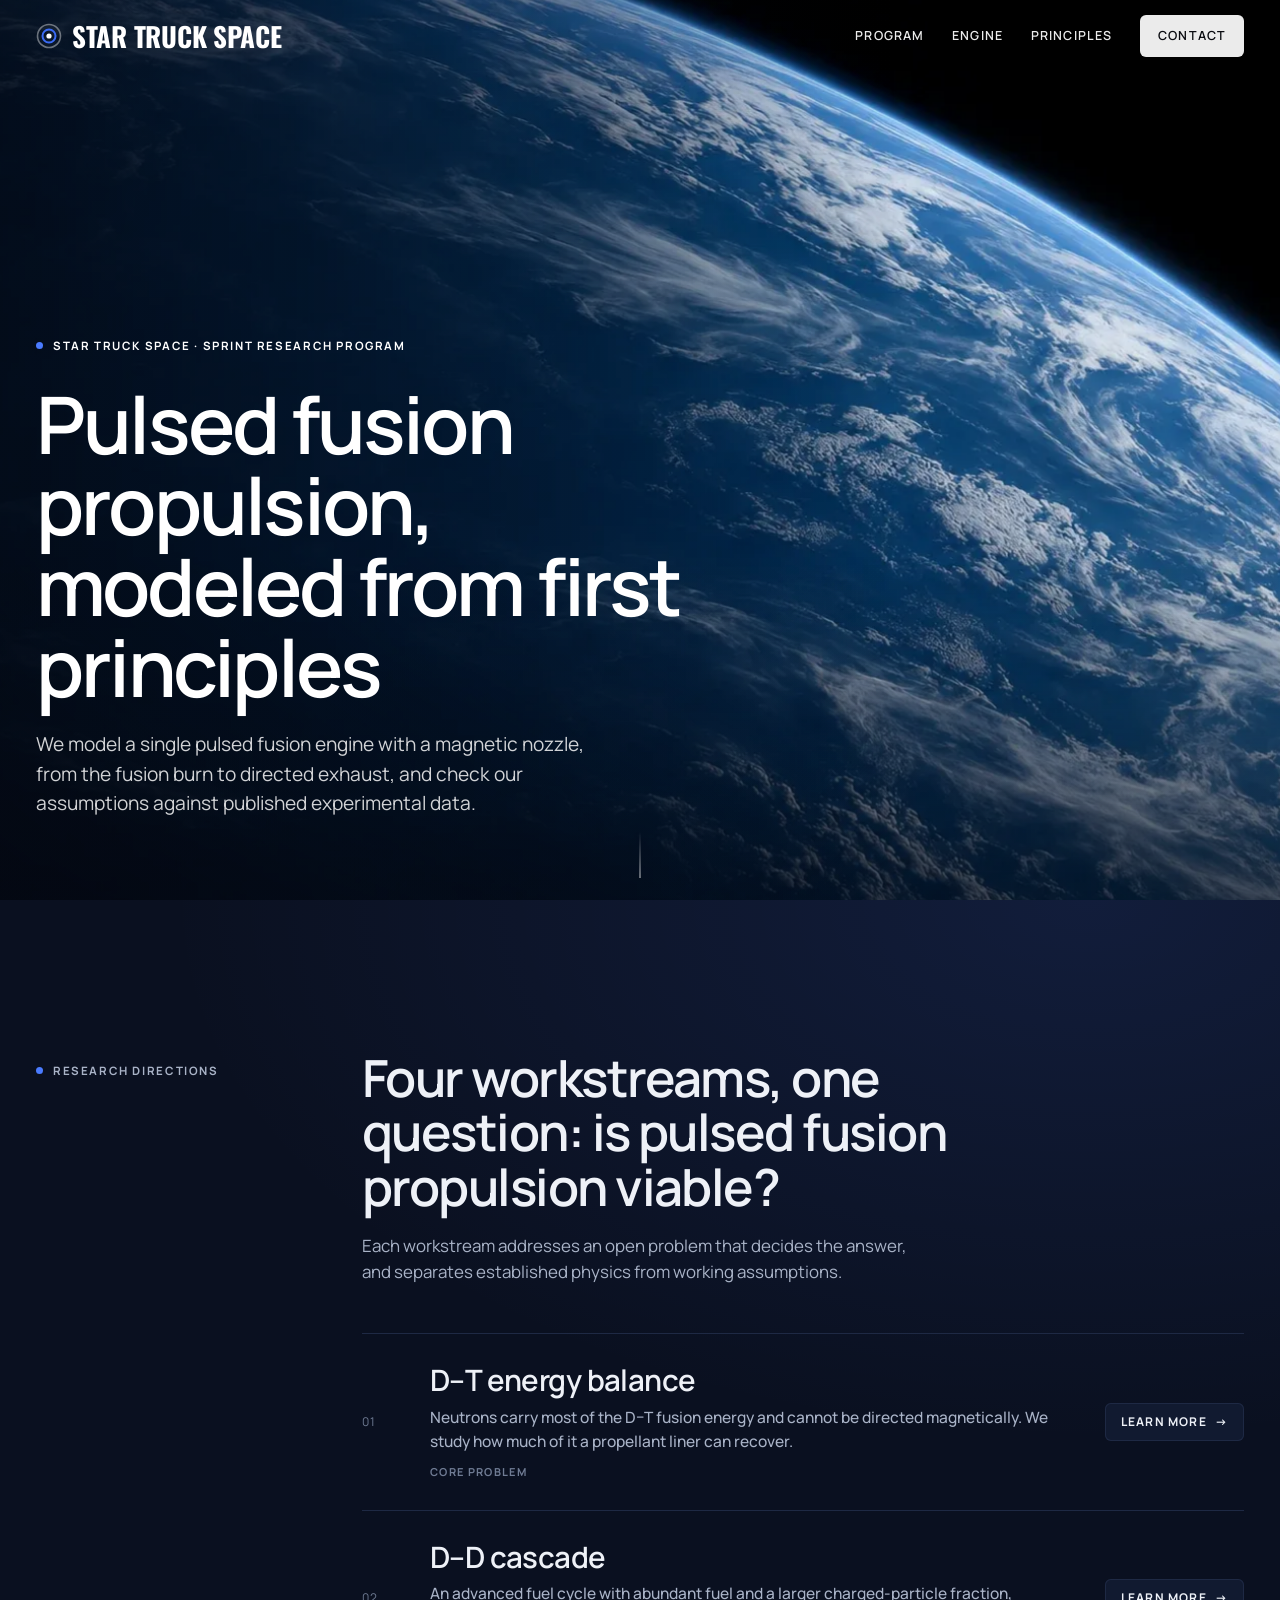
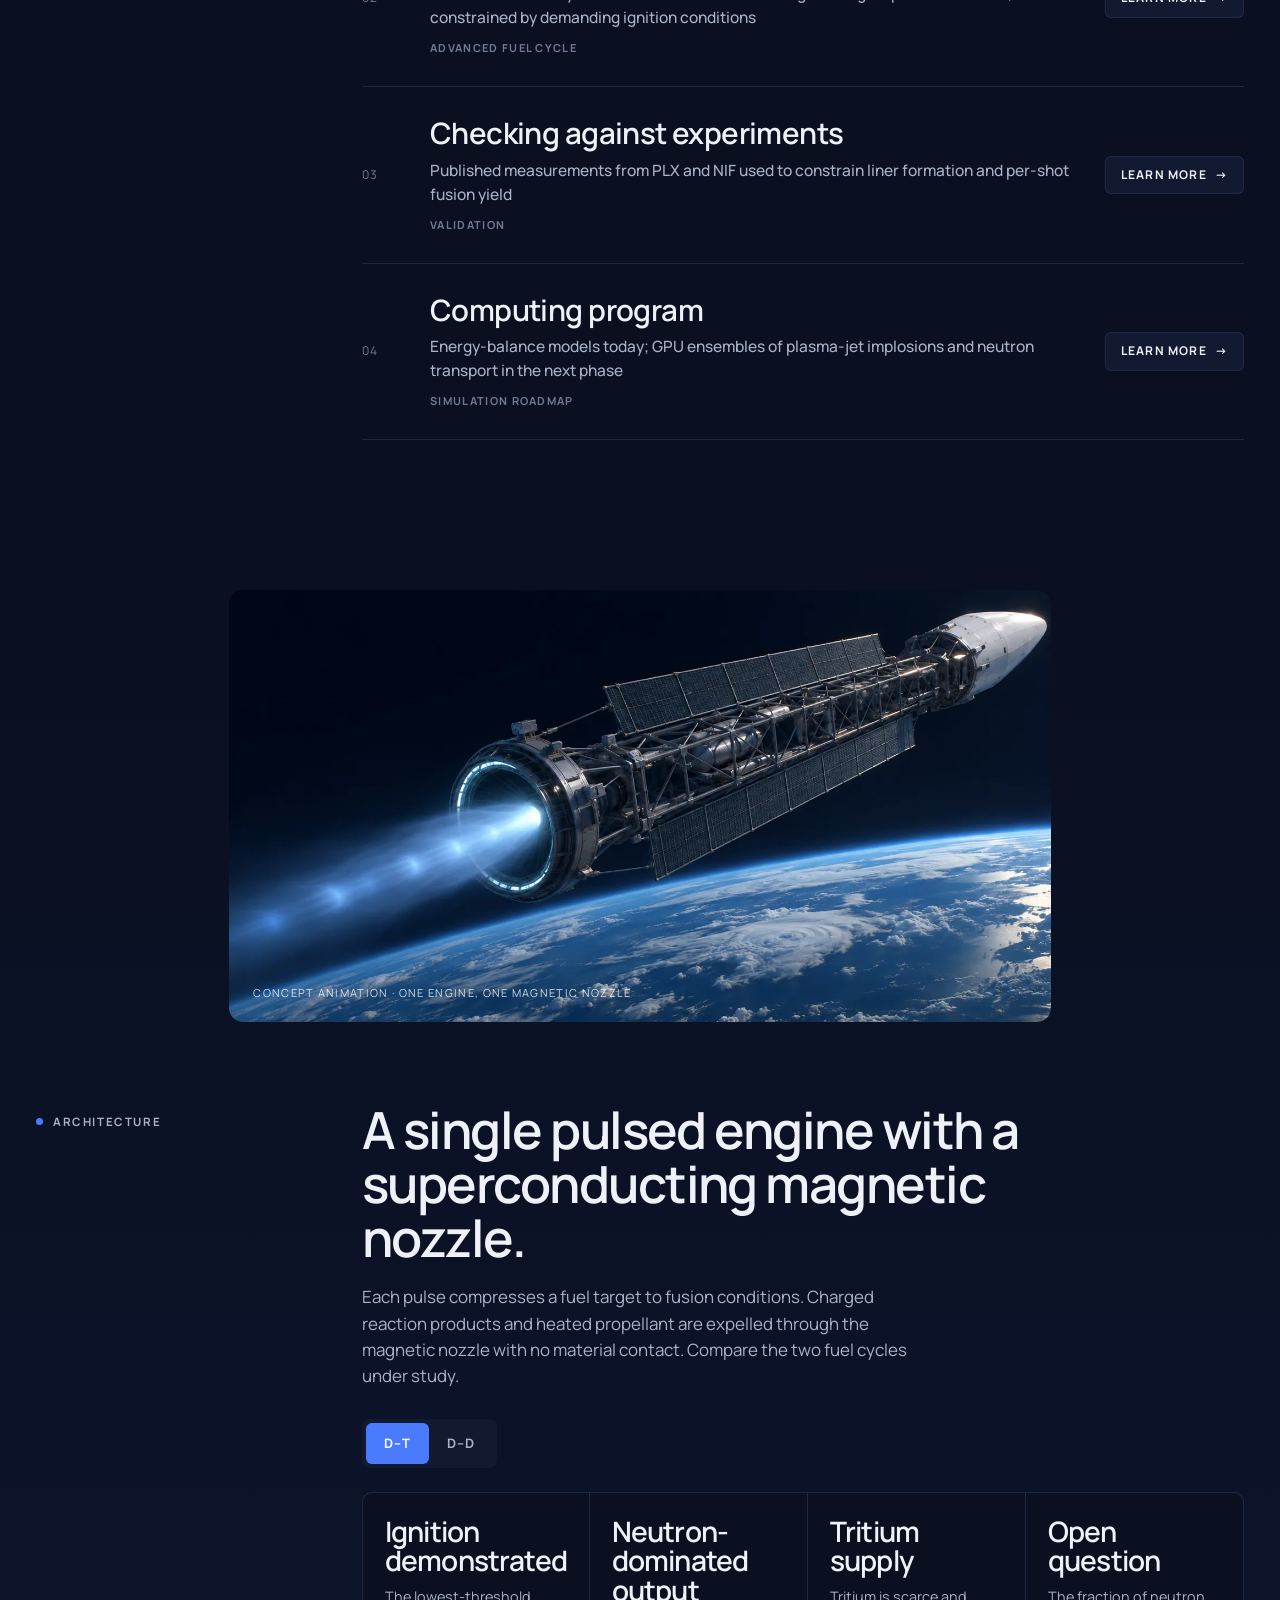
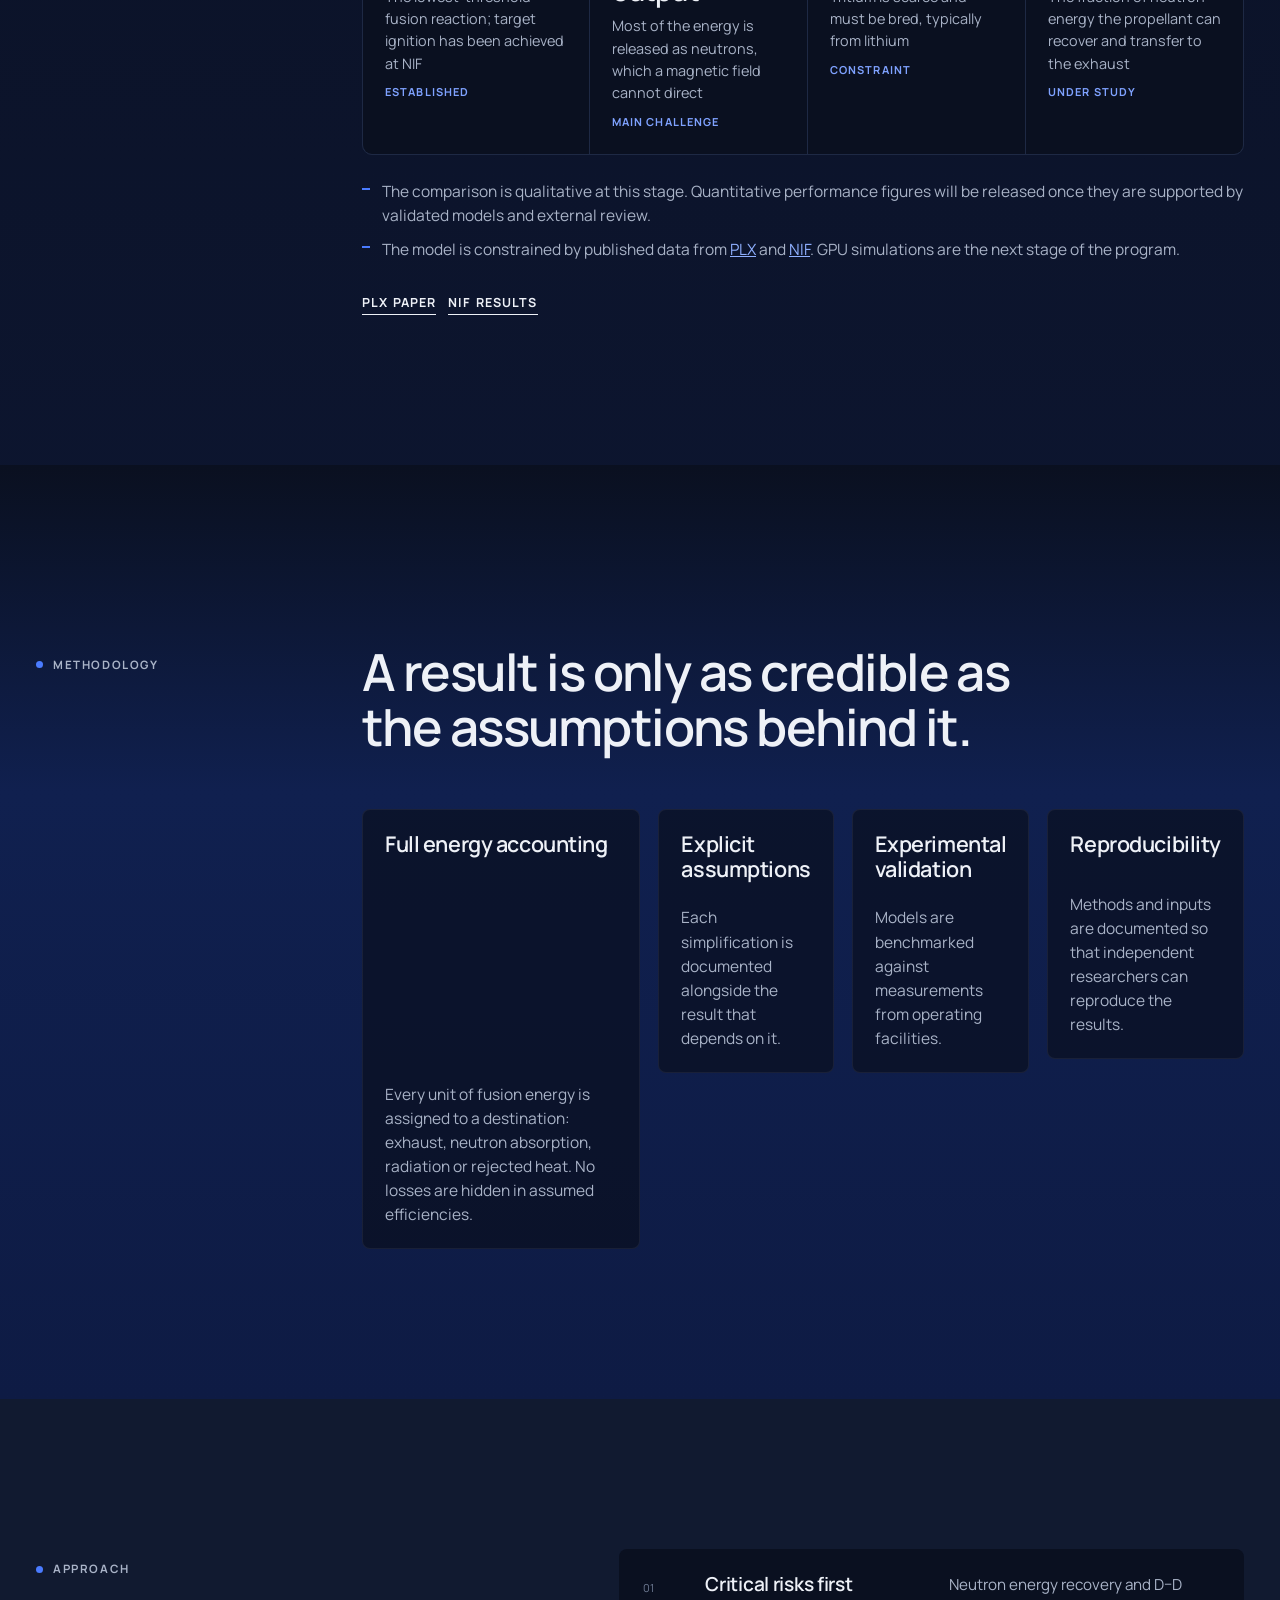
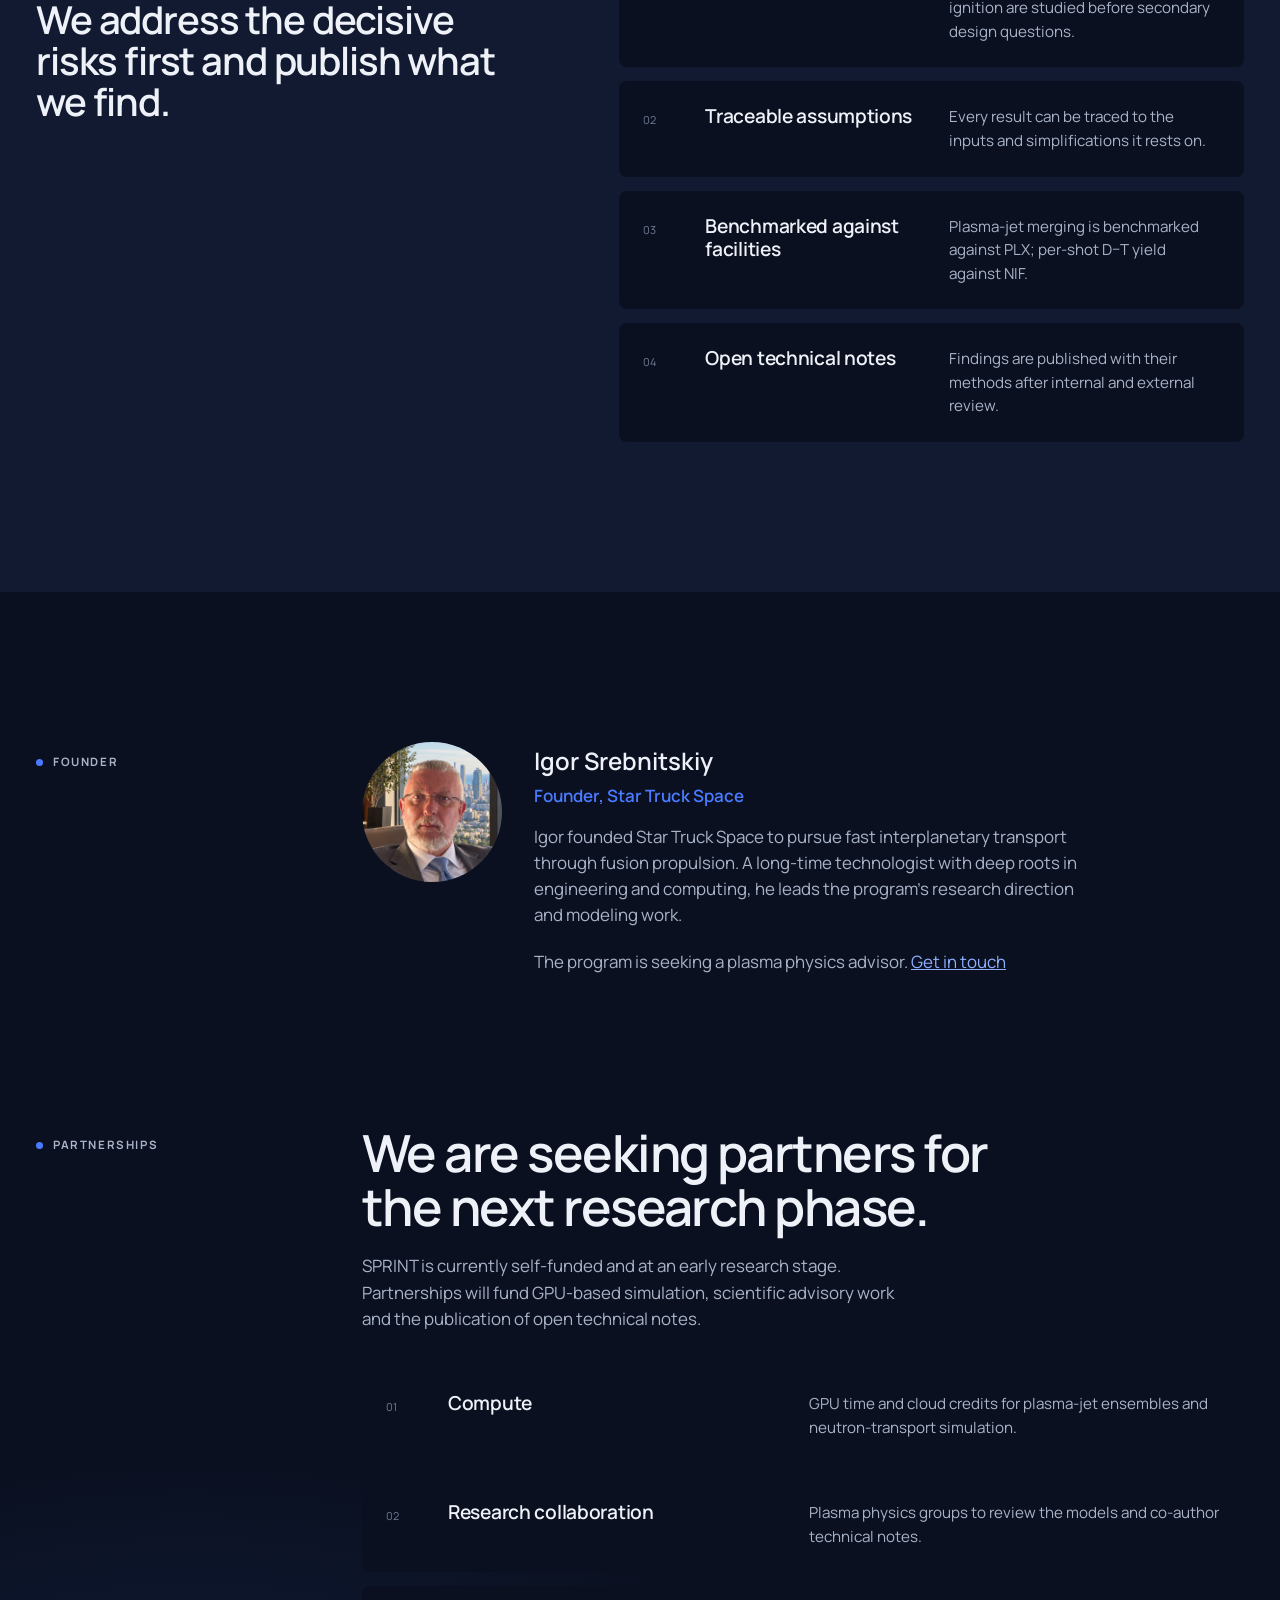
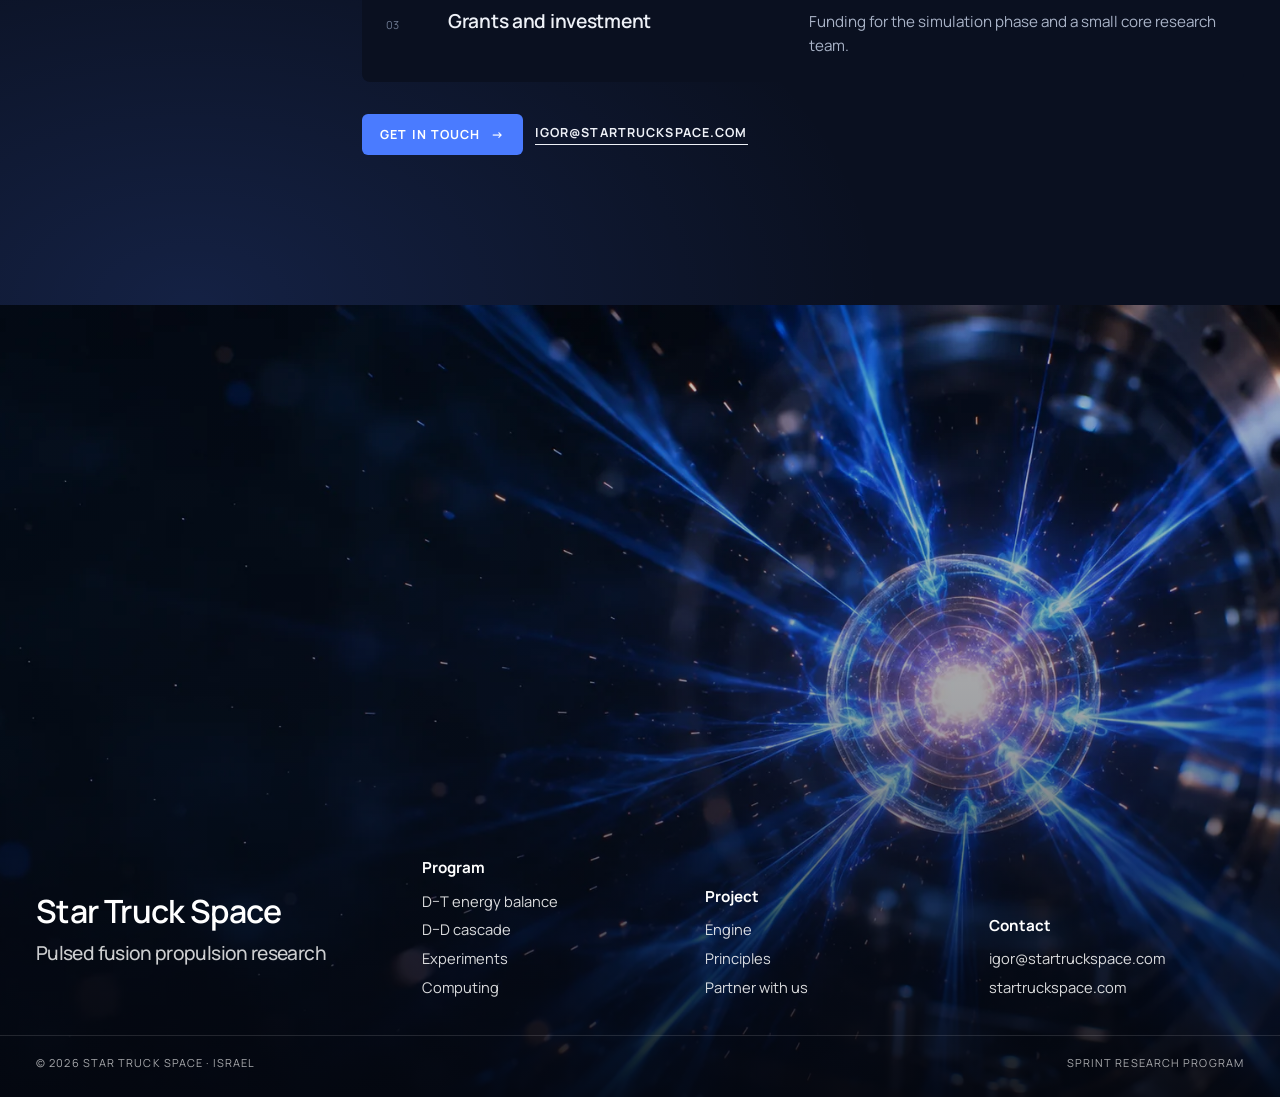
==== commit 197d1294: "Add files via upload" ====
--- a/index.html
+++ b/index.html
@@ -54,9 +54,14 @@
   <div class="preview" aria-hidden="true"><img src="assets/img/dt.webp" alt=""><img src="assets/img/dd.webp" alt=""><img src="assets/img/experiments.webp" alt=""><img src="assets/img/computing.webp" alt=""></div>
 
   <section class="engine" id="engine">
-    <figure class="engine__card" style="margin:0 auto">
+    <figure class="engine__card" style="margin:0 auto" data-video-card>
       <img src="assets/img/craft.webp" alt="Concept illustration: a truss spacecraft with solar arrays and a single pulsed engine with a magnetic nozzle above Earth" loading="lazy">
-      <figcaption>Concept illustration · one engine, one magnetic nozzle</figcaption>
+      <video muted playsinline preload="none" aria-hidden="true" tabindex="-1">
+        <source data-src="assets/video/departure.webm" type="video/webm">
+        <source data-src="assets/video/departure.mp4" type="video/mp4">
+      </video>
+      <button class="replay" type="button" hidden>Replay <span aria-hidden="true">↻</span></button>
+      <figcaption>Concept animation · one engine, one magnetic nozzle</figcaption>
     </figure>
     <div class="grid engine__body">
       <p class="label">Architecture</p>
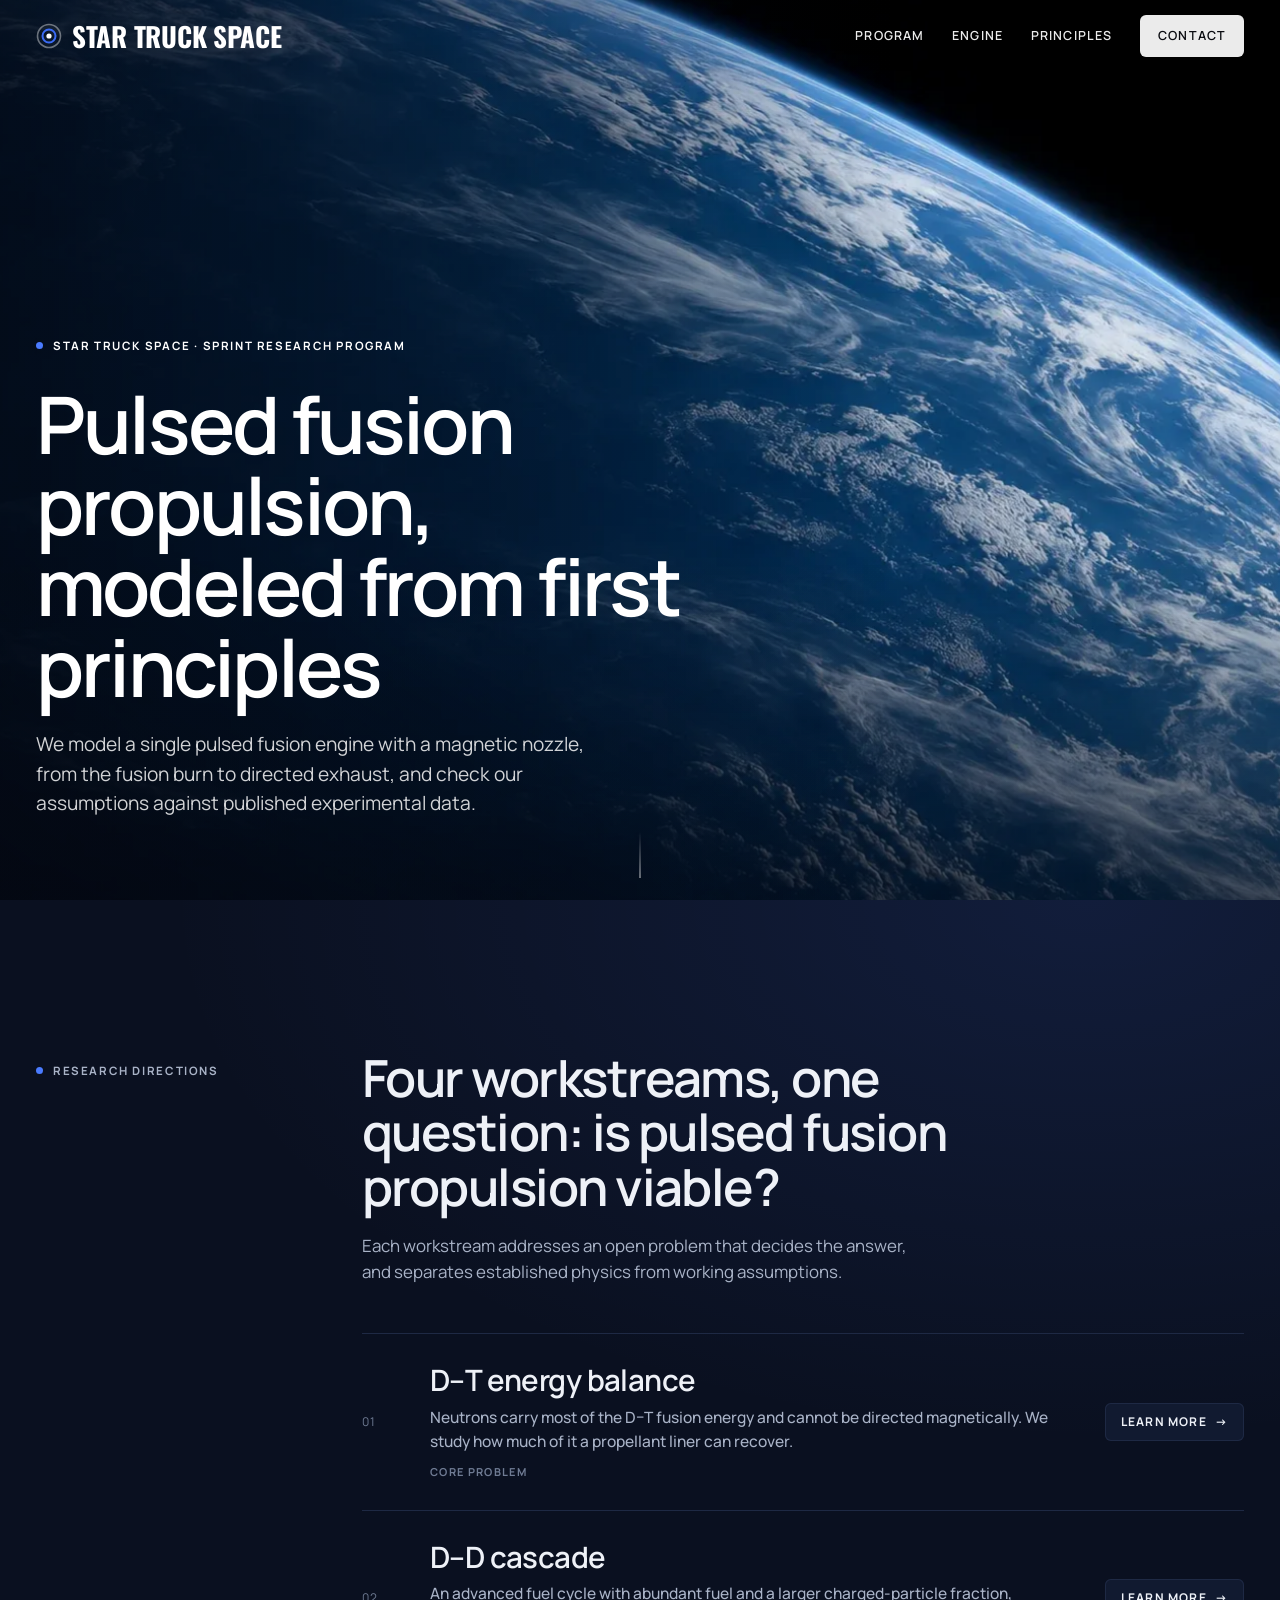
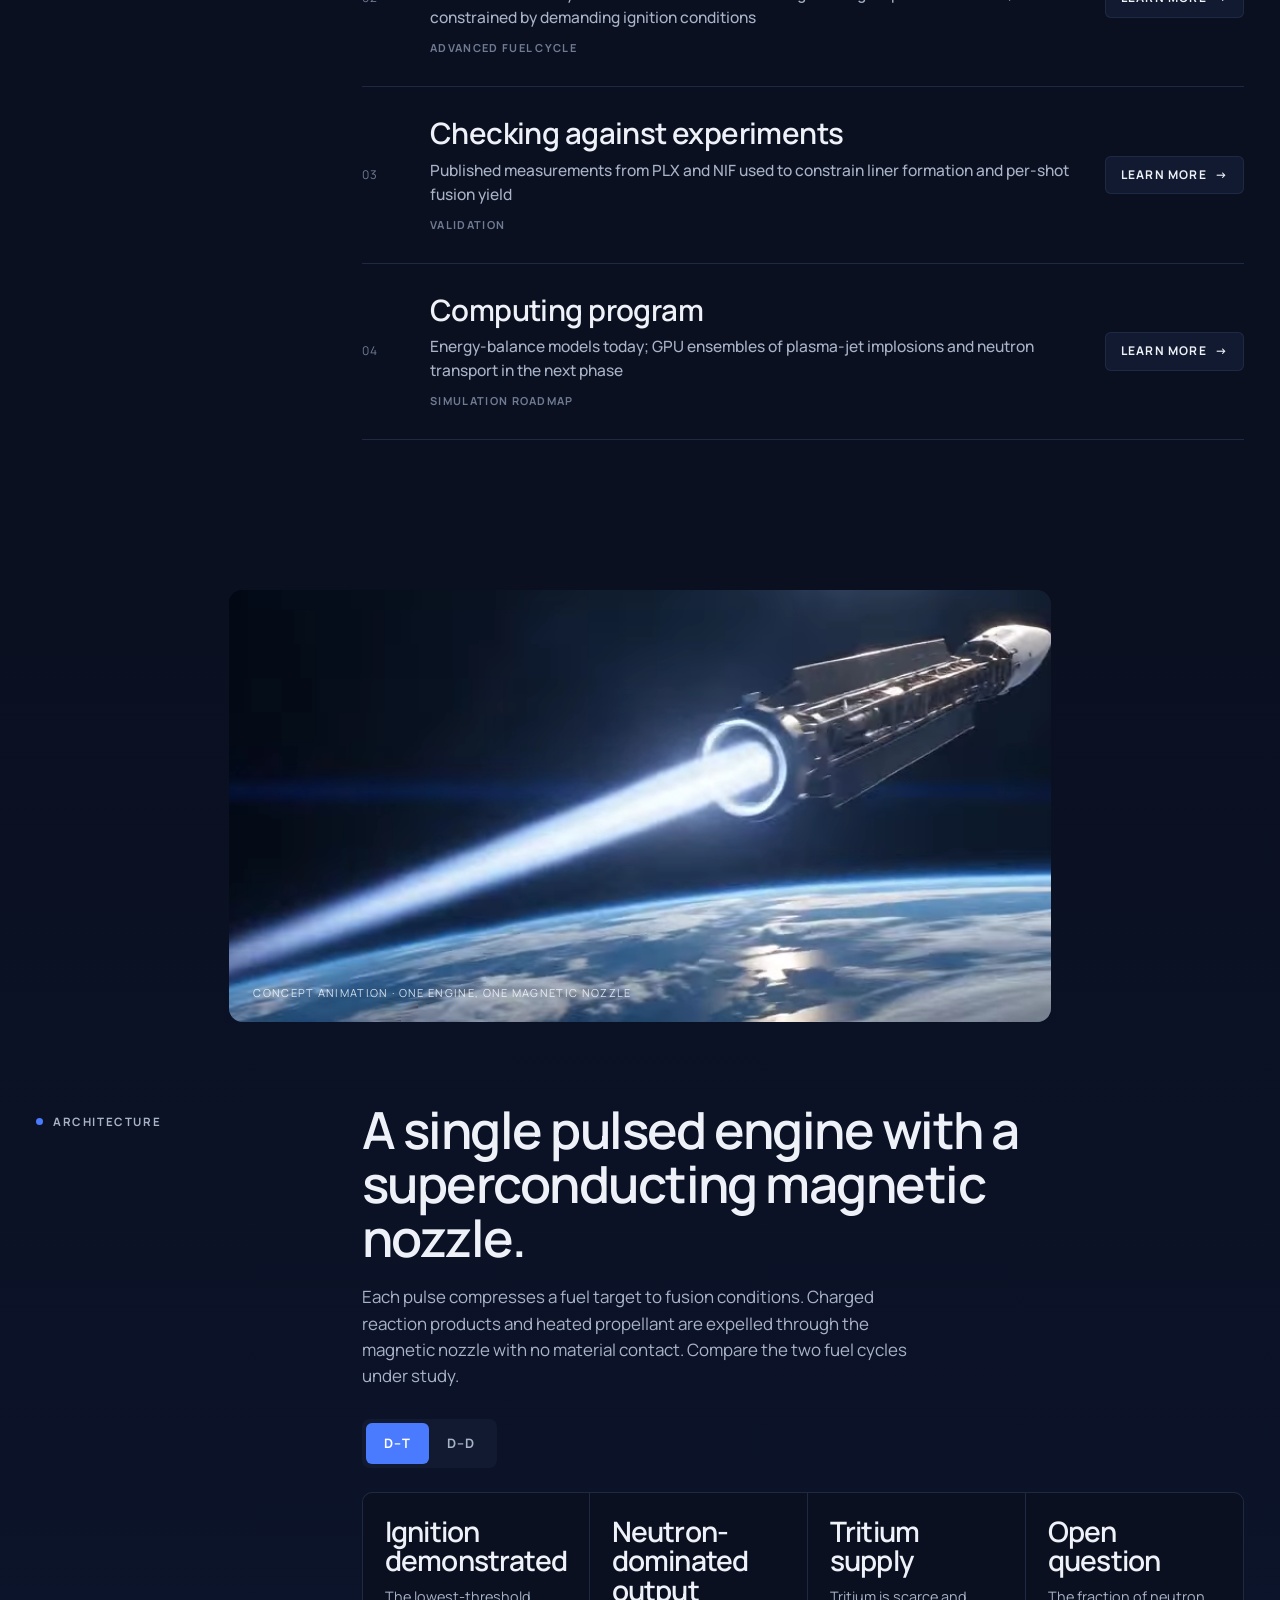
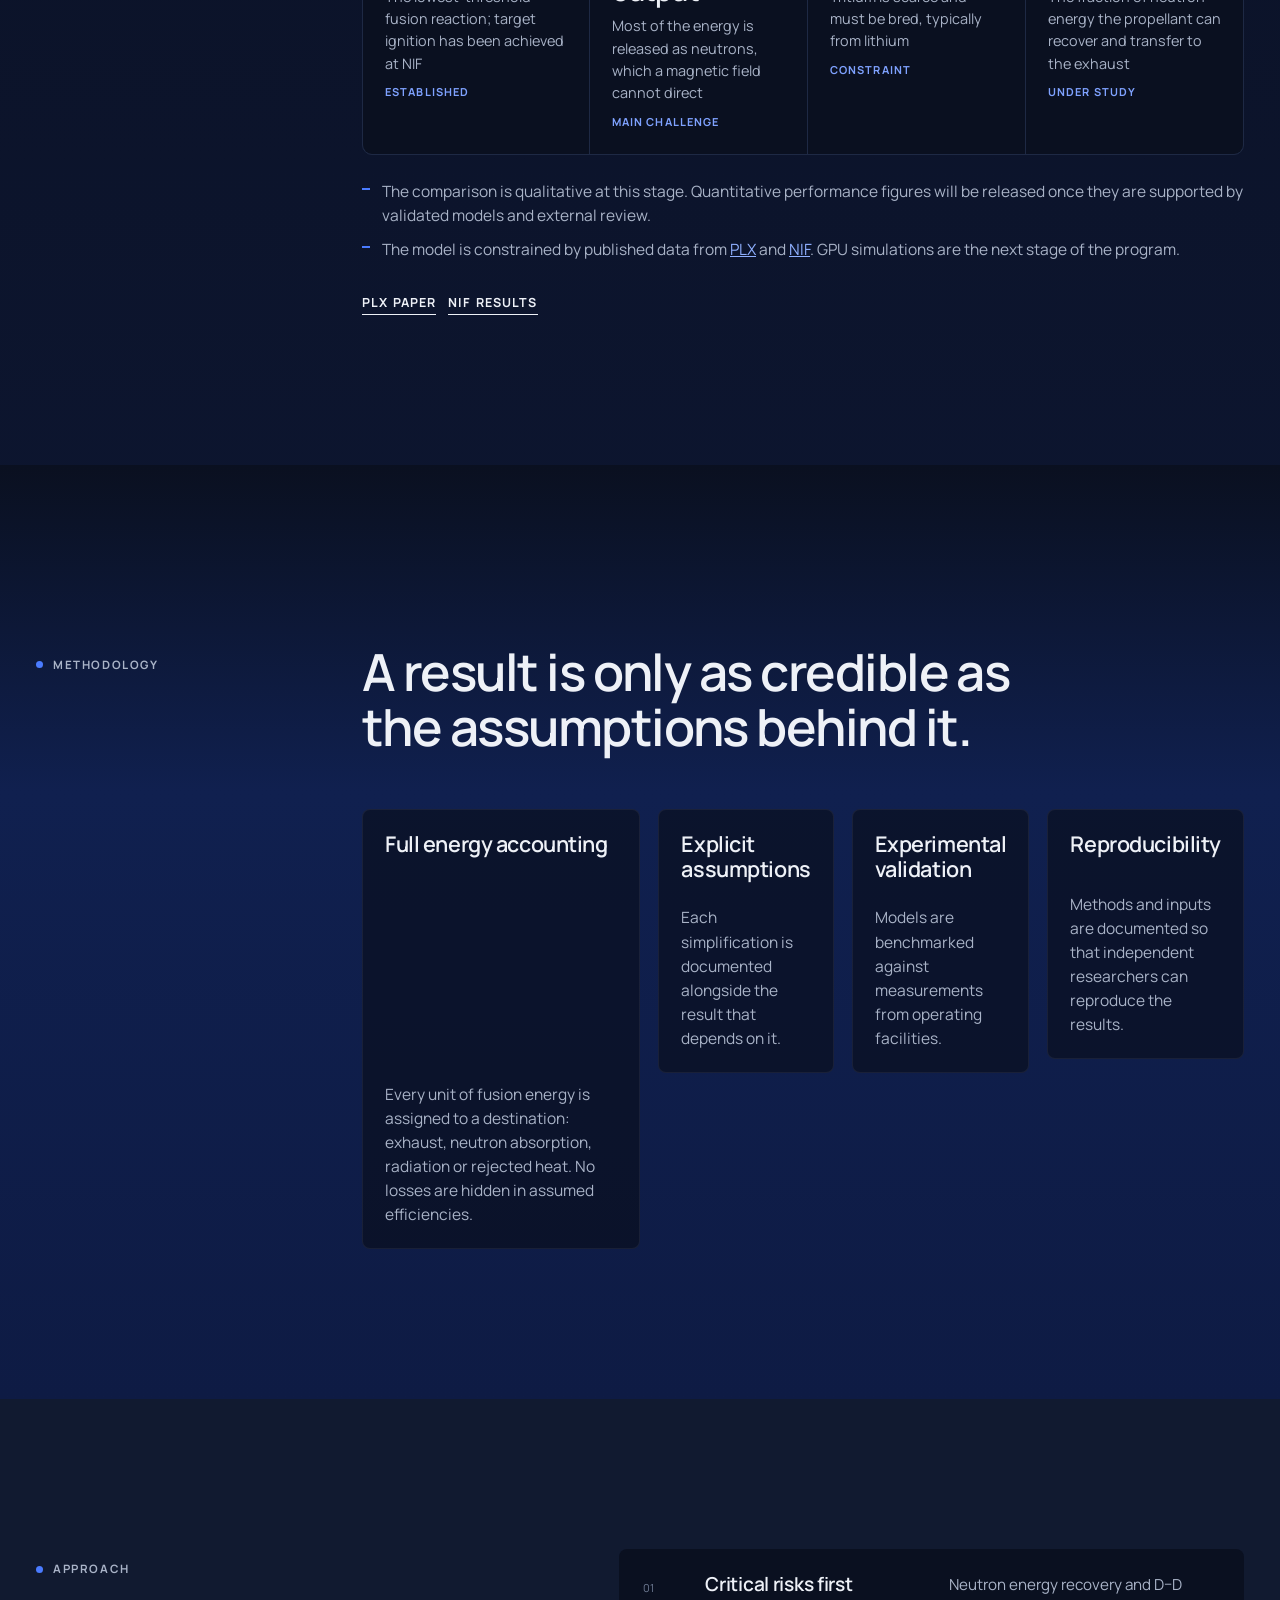
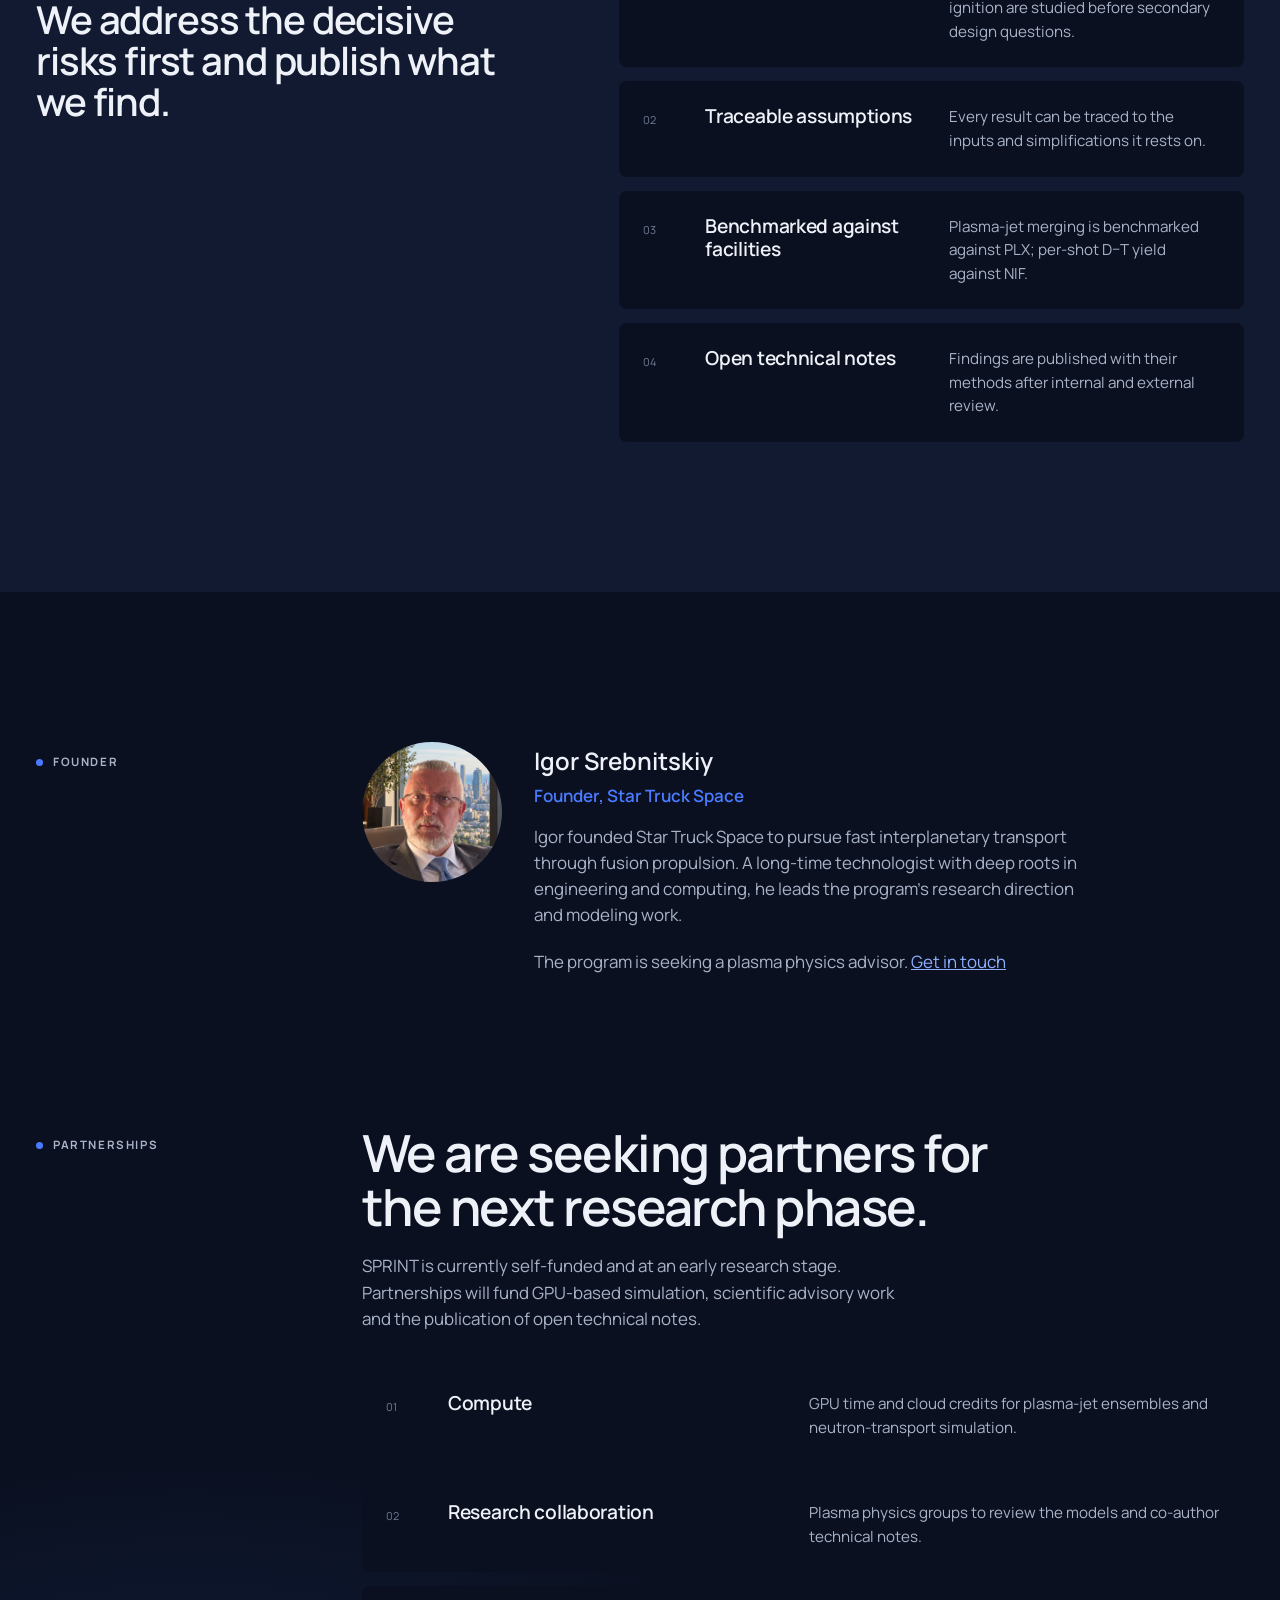
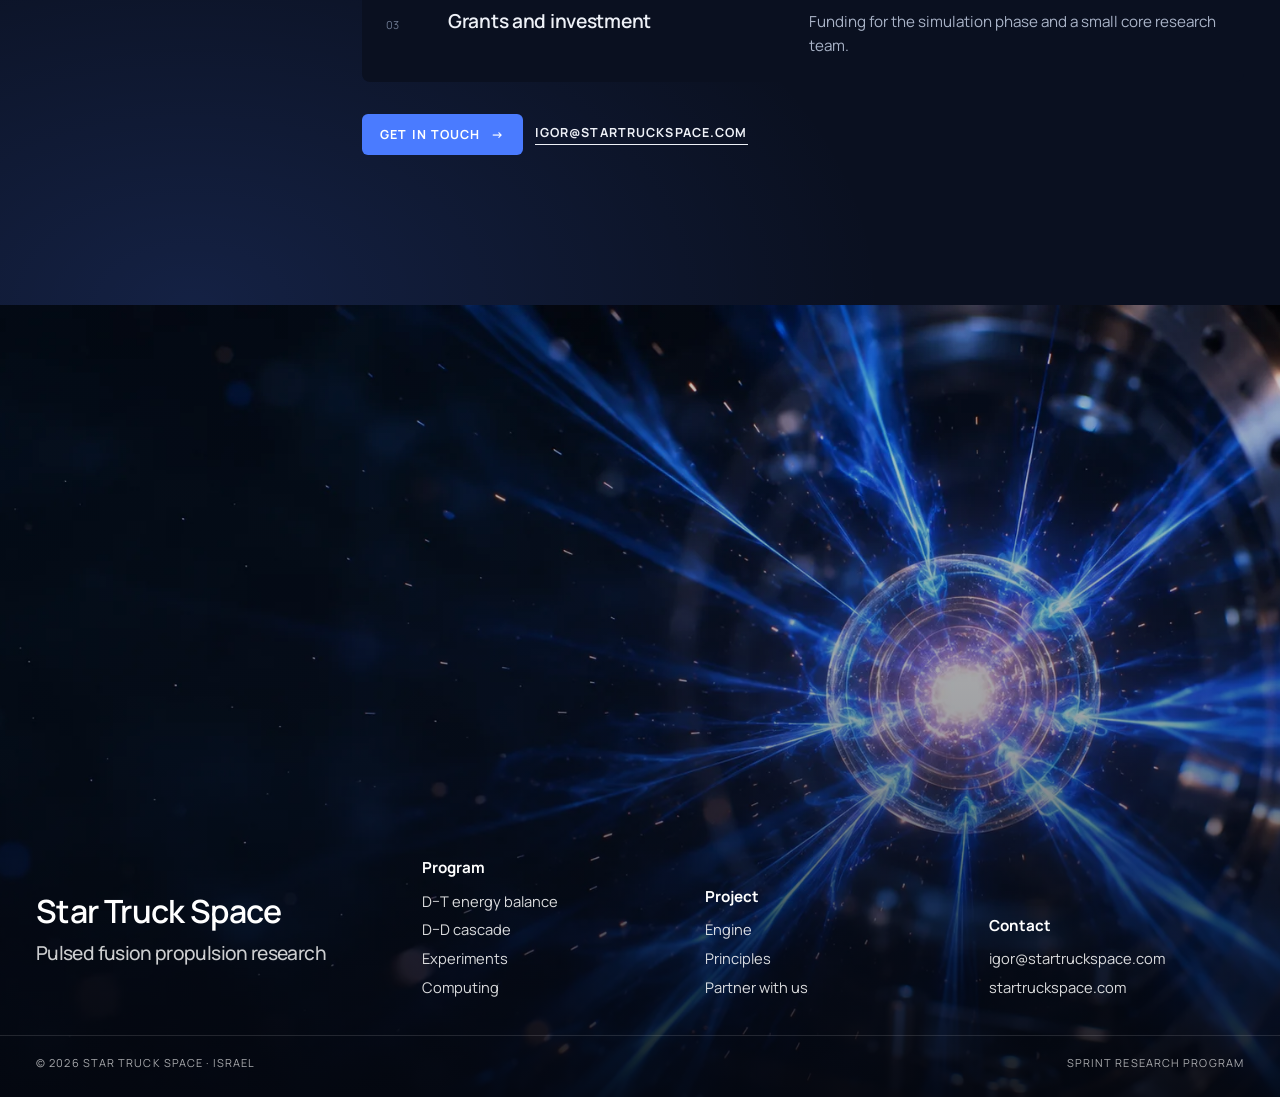
==== commit c1f65b59: "Update video source paths in index.html" ====
--- a/index.html
+++ b/index.html
@@ -57,8 +57,8 @@
     <figure class="engine__card" style="margin:0 auto" data-video-card>
       <img src="assets/img/craft.webp" alt="Concept illustration: a truss spacecraft with solar arrays and a single pulsed engine with a magnetic nozzle above Earth" loading="lazy">
       <video muted playsinline preload="none" aria-hidden="true" tabindex="-1">
-        <source data-src="assets/video/departure.webm" type="video/webm">
-        <source data-src="assets/video/departure.mp4" type="video/mp4">
+        <source data-src="departure.webm" type="video/webm">
+        <source data-src="departure.mp4" type="video/mp4">
       </video>
       <button class="replay" type="button" hidden>Replay <span aria-hidden="true">↻</span></button>
       <figcaption>Concept animation · one engine, one magnetic nozzle</figcaption>
--- a/assets/css/site.css
+++ b/assets/css/site.css
@@ -194,3 +194,11 @@
 #contact{background:radial-gradient(90% 80% at 15% 100%,rgba(74,123,255,.16),transparent 60%)}
 .stat em{color:#7FA2FF}
 .prose a:not(.btn):not(.link),.notes a,.lead a{color:#8FB0FF}
+/* engine video */
+.engine__card video{position:absolute;inset:0;width:100%;height:100%;object-fit:cover;opacity:0;transition:opacity .6s ease;transform:scale(calc(1.12 - var(--grow,0)*.12))}
+.engine__card.is-video video{opacity:1}
+.replay{position:absolute;right:18px;bottom:16px;z-index:2;display:inline-flex;align-items:center;gap:8px;padding:9px 14px;border-radius:6px;border:1px solid rgba(255,255,255,.3);background:rgba(4,7,15,.55);backdrop-filter:blur(6px);-webkit-backdrop-filter:blur(6px);color:#fff;font:inherit;font-size:12px;font-weight:700;letter-spacing:.1em;text-transform:uppercase;cursor:pointer}
+.replay:hover{background:rgba(74,123,255,.85);border-color:transparent}
+.engine__card figcaption{z-index:2}
+@media (prefers-reduced-motion:reduce){.engine__card video{display:none}}
+.replay[hidden]{display:none}
